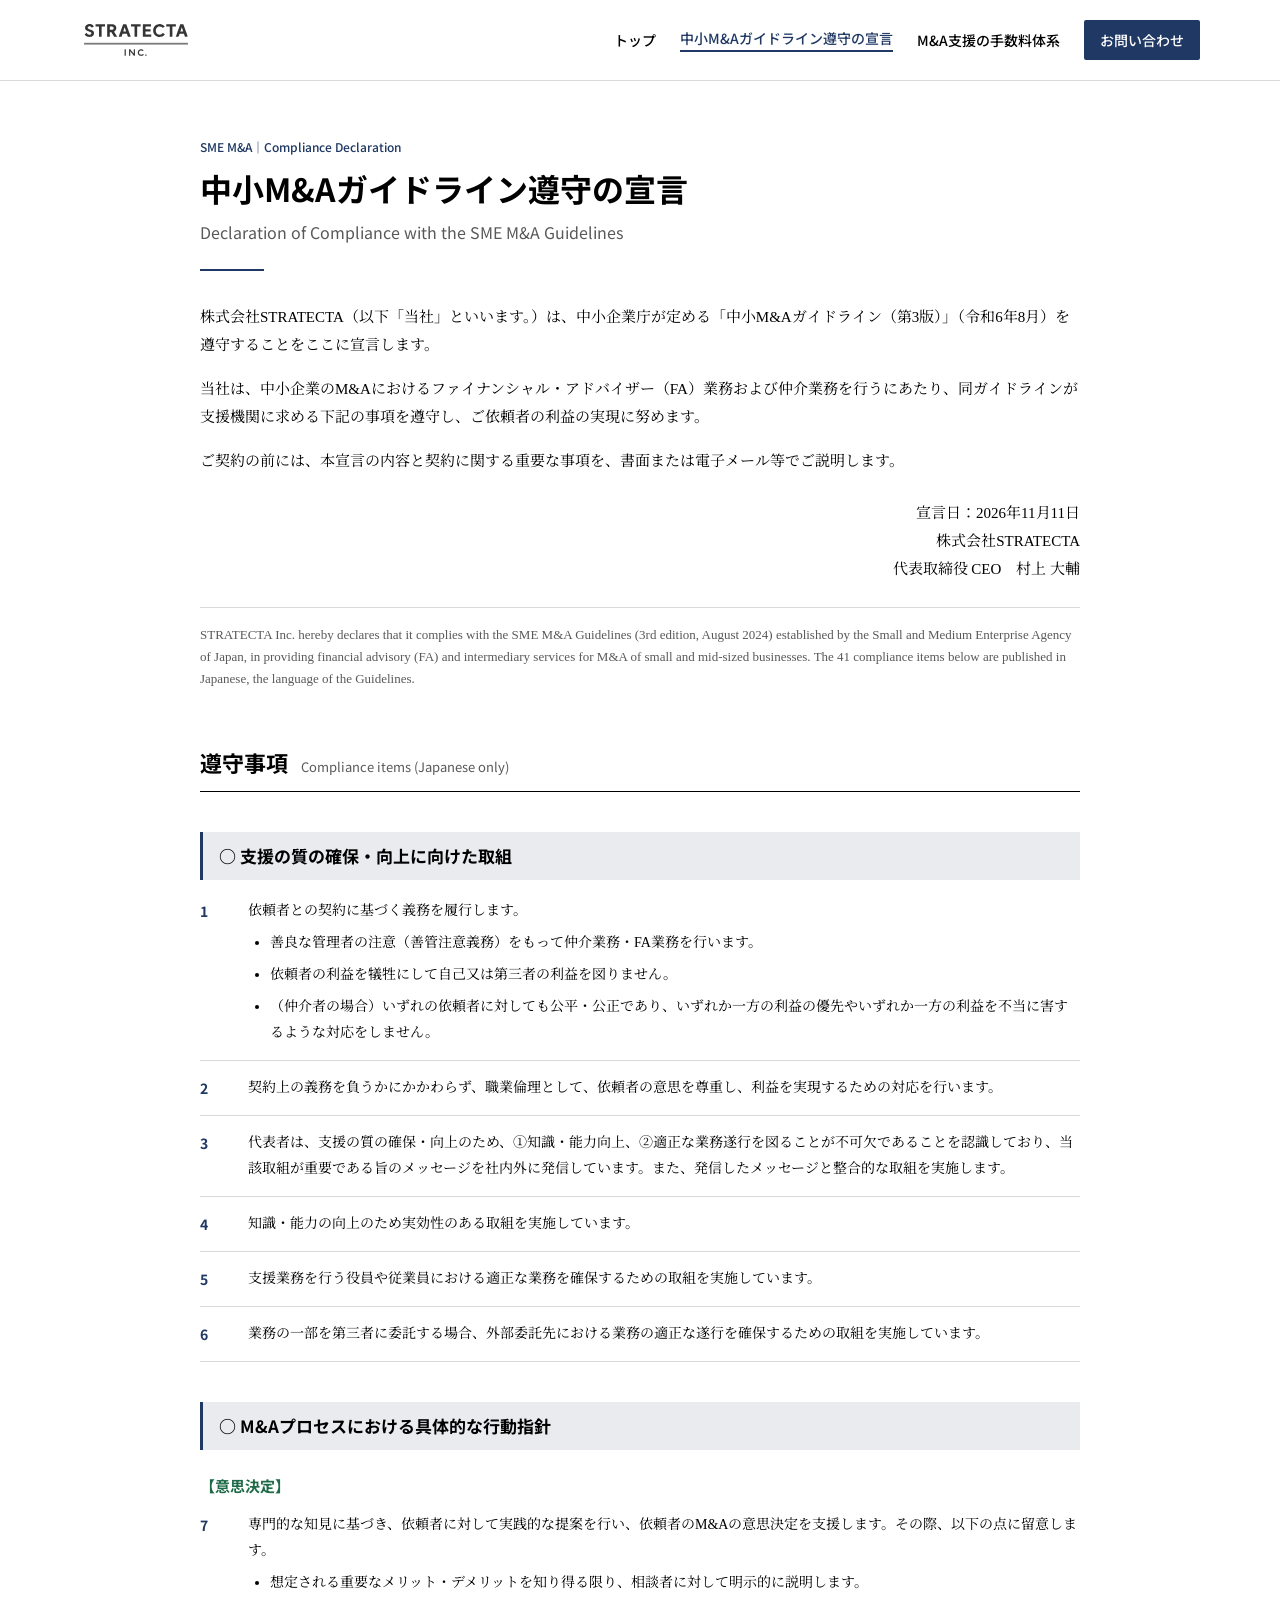
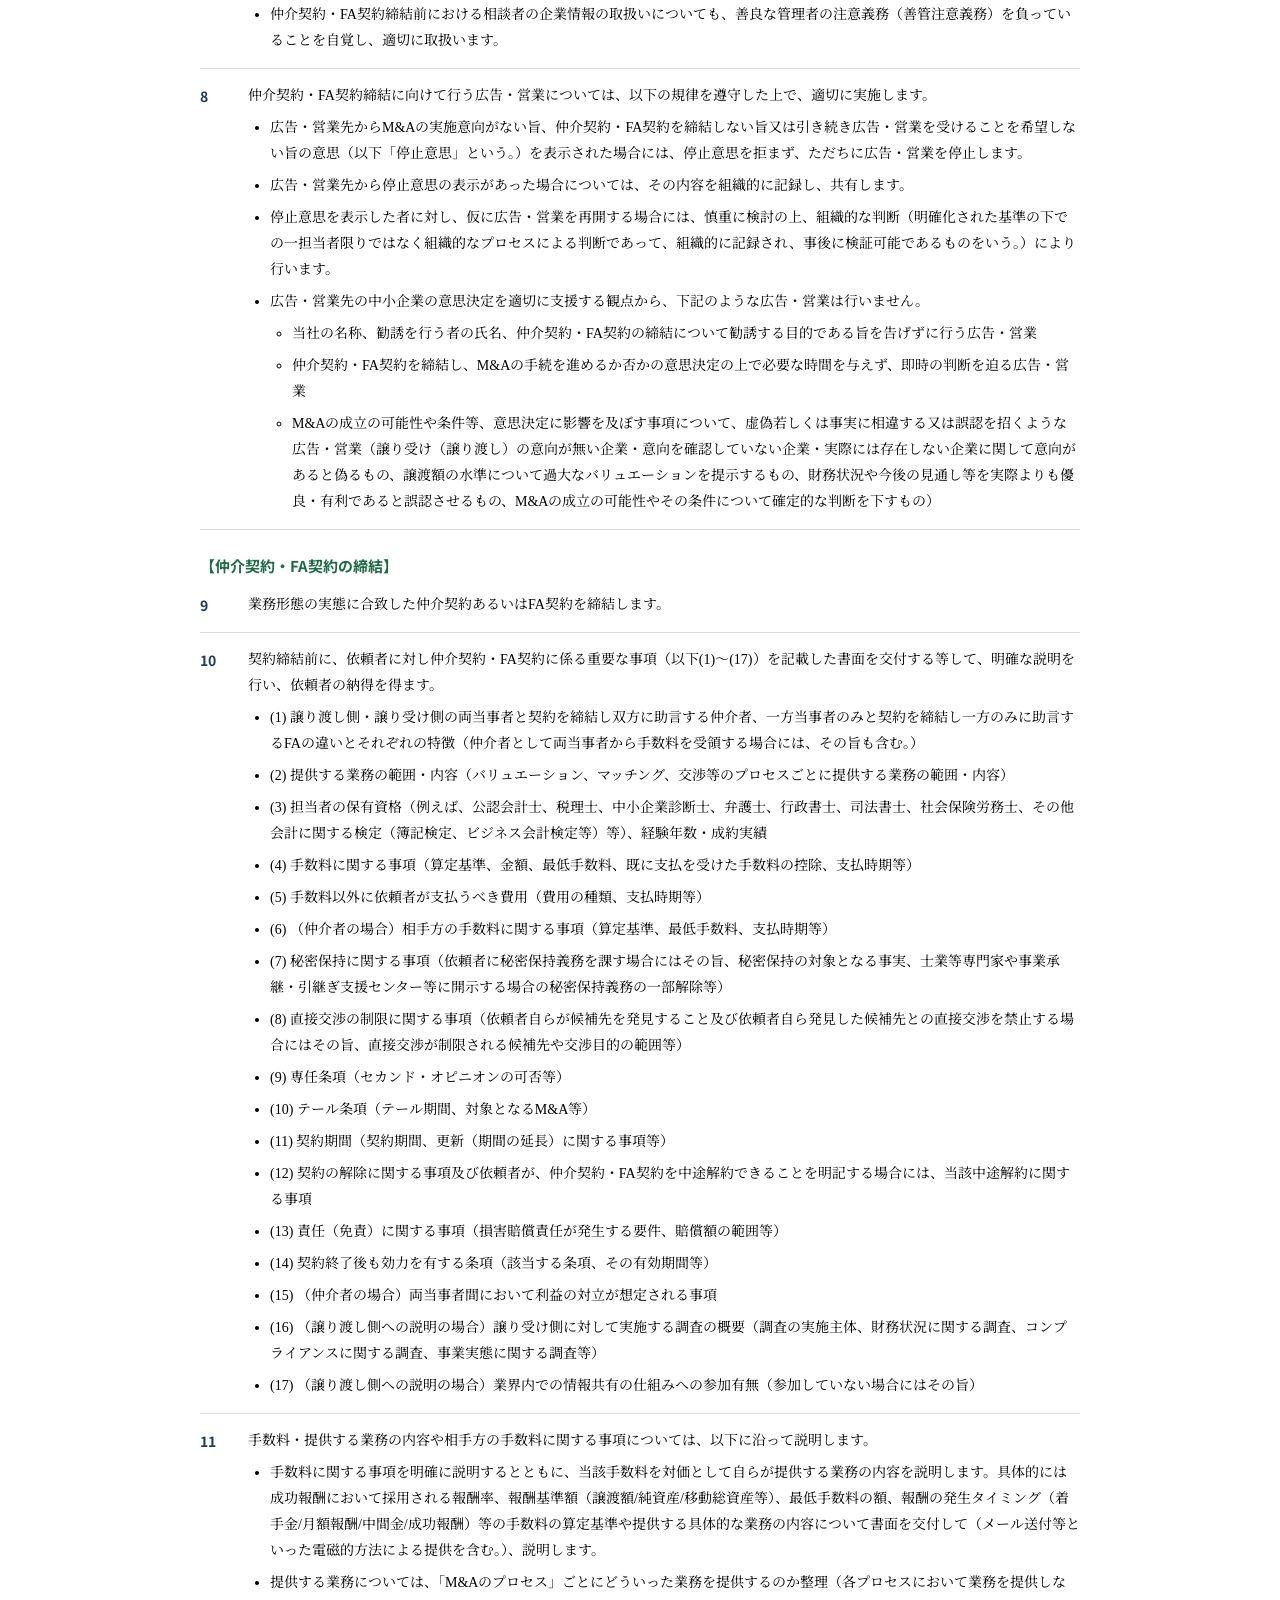
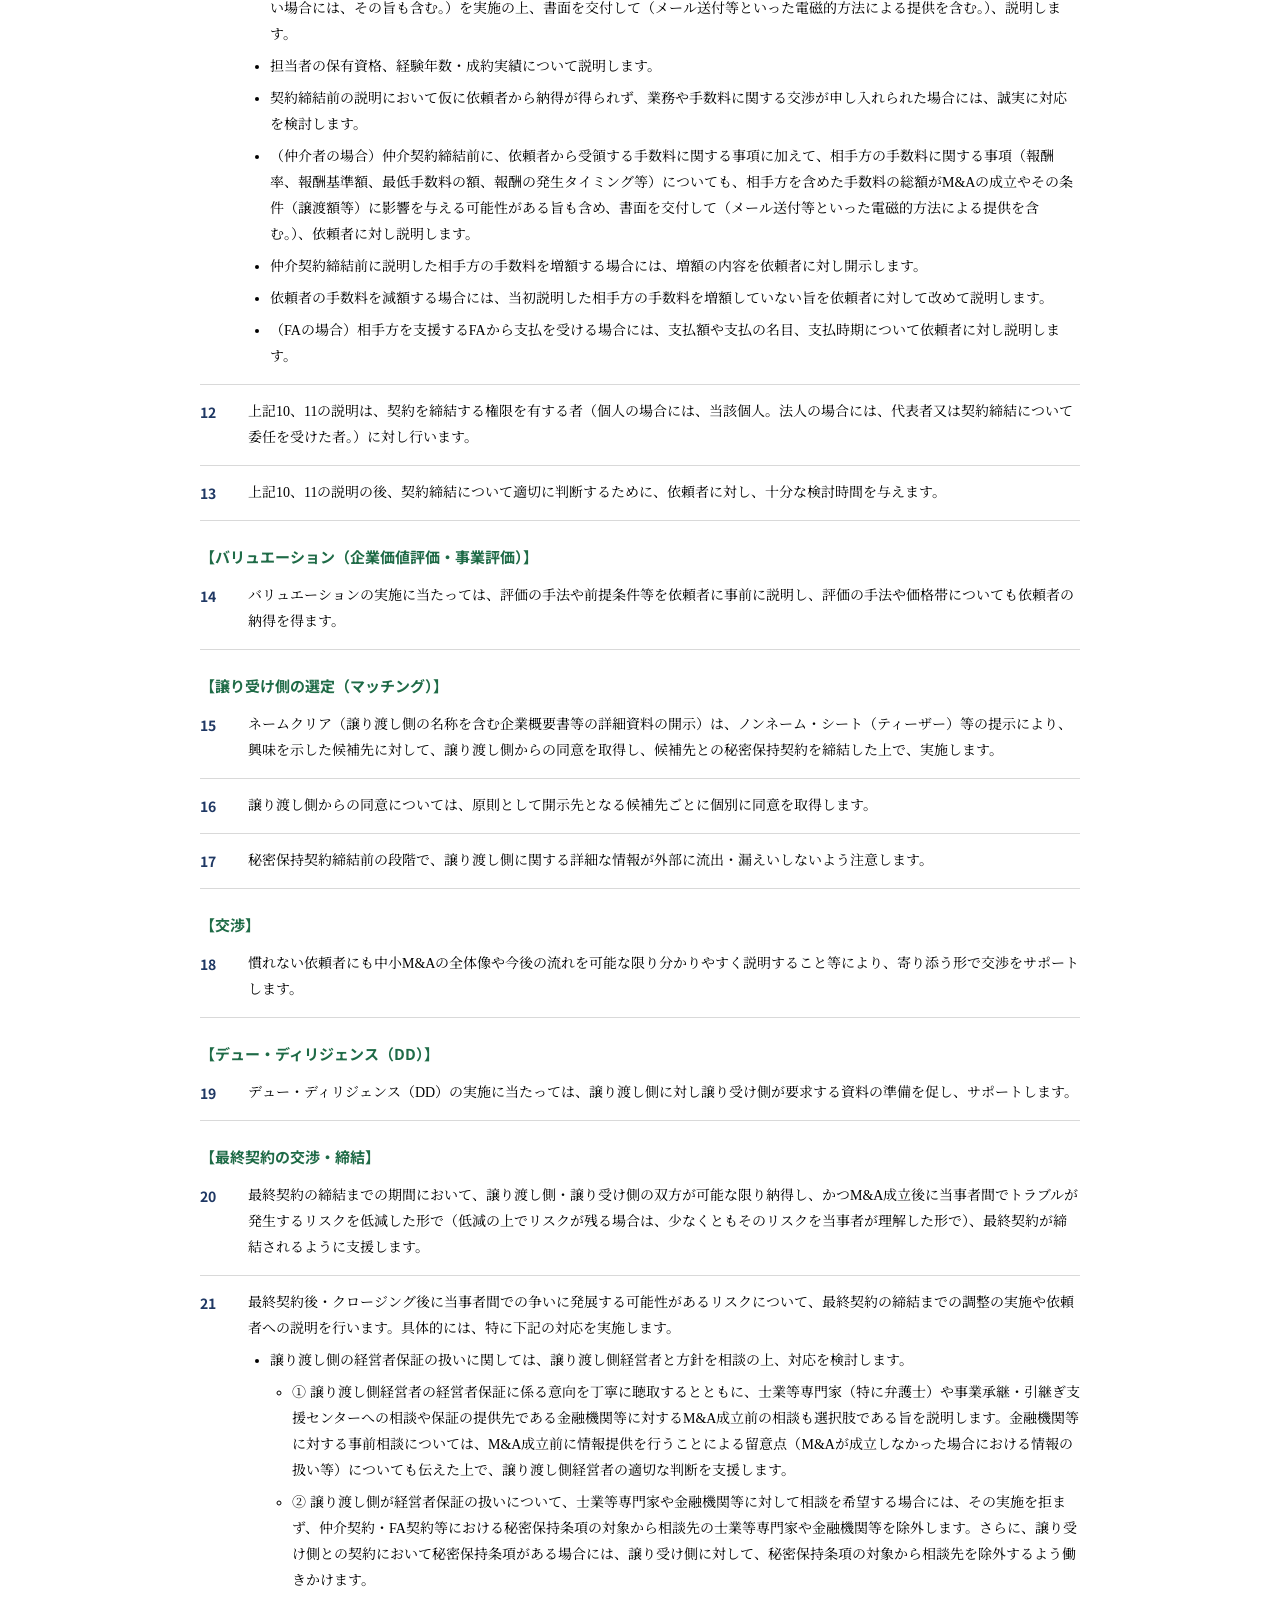
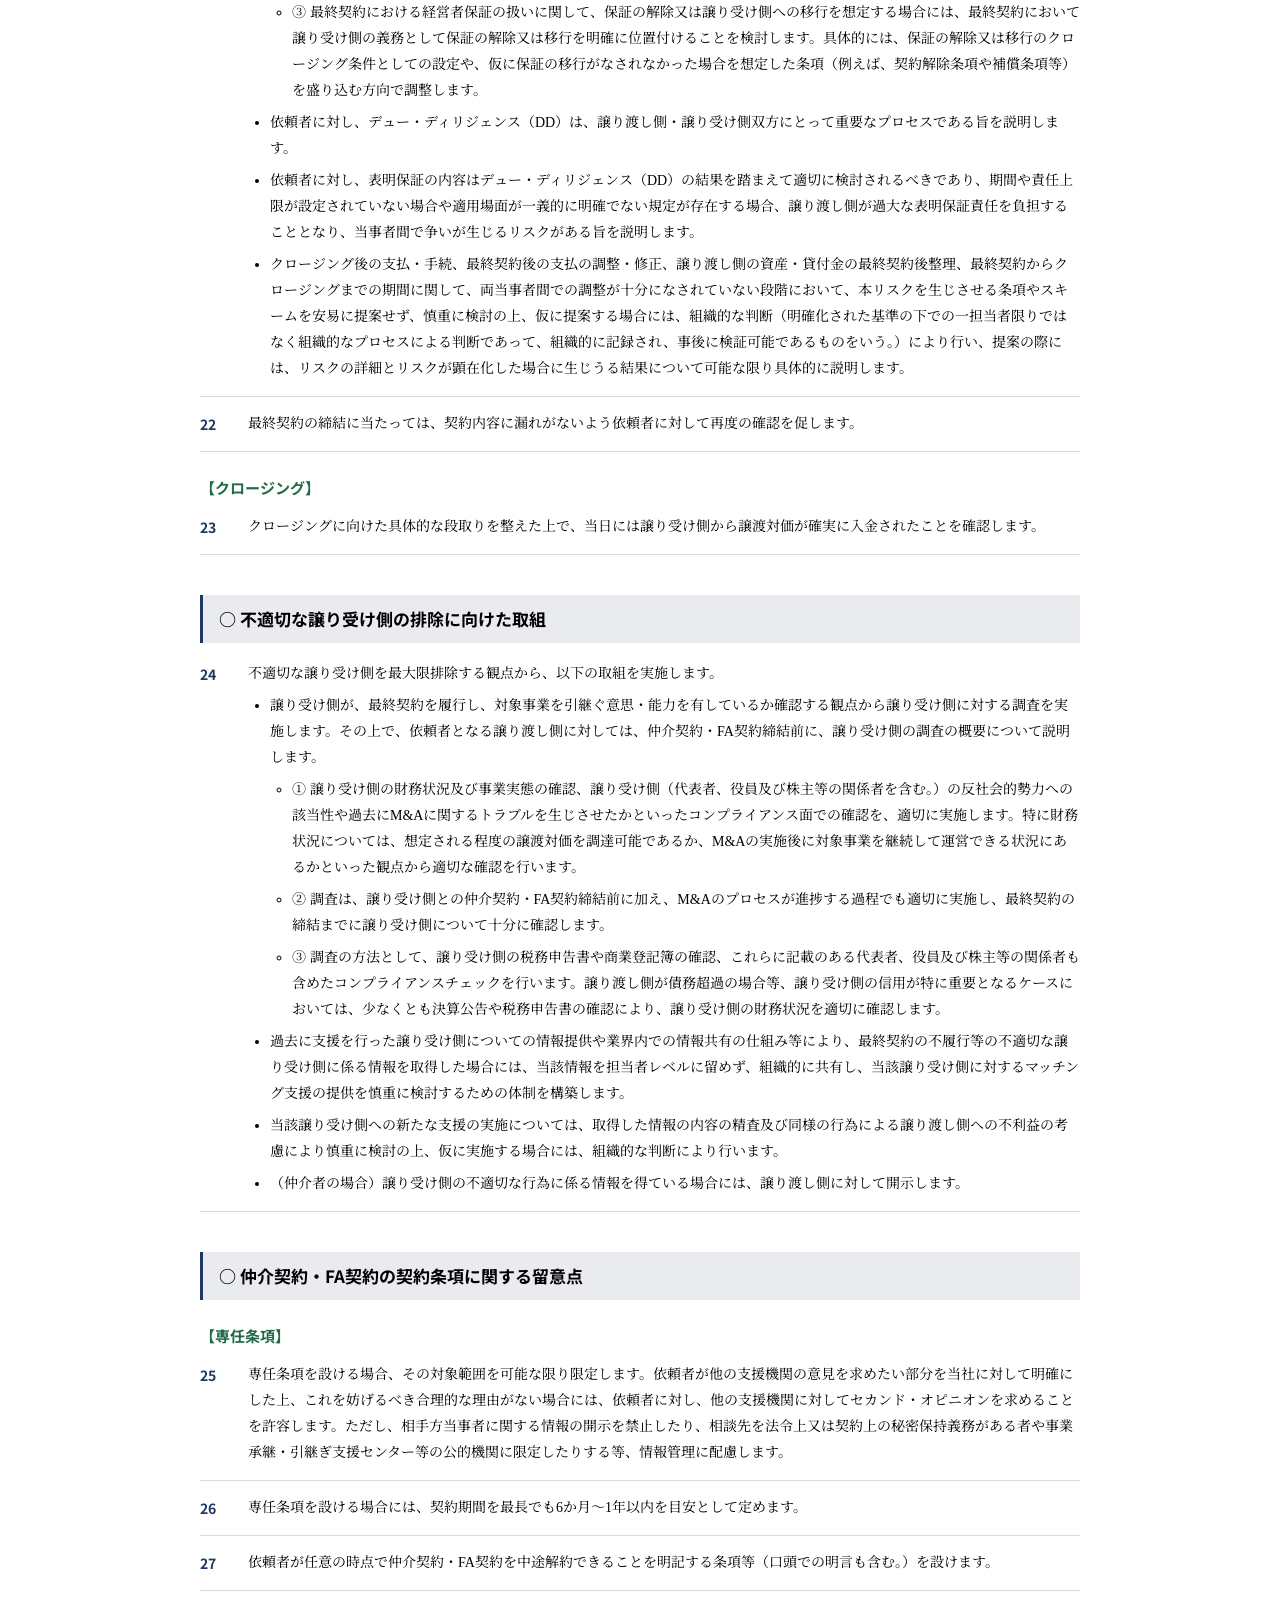
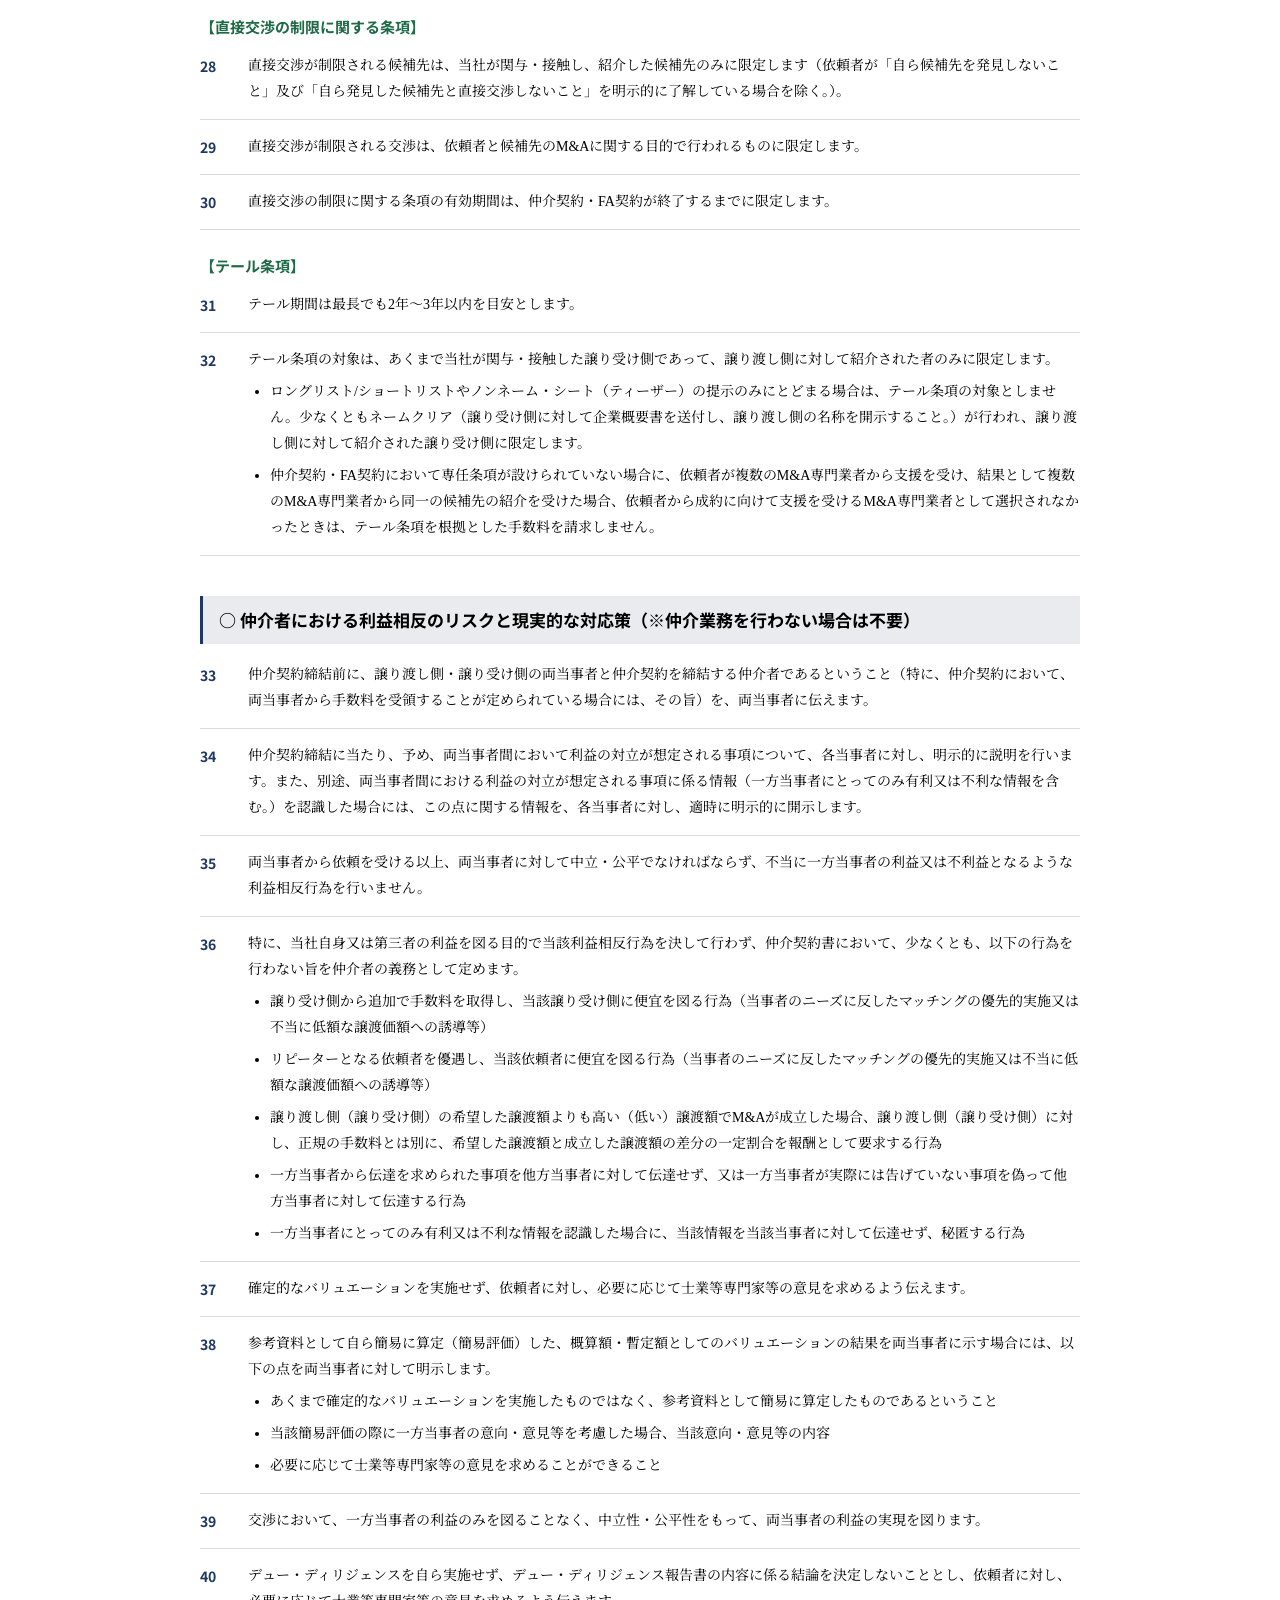
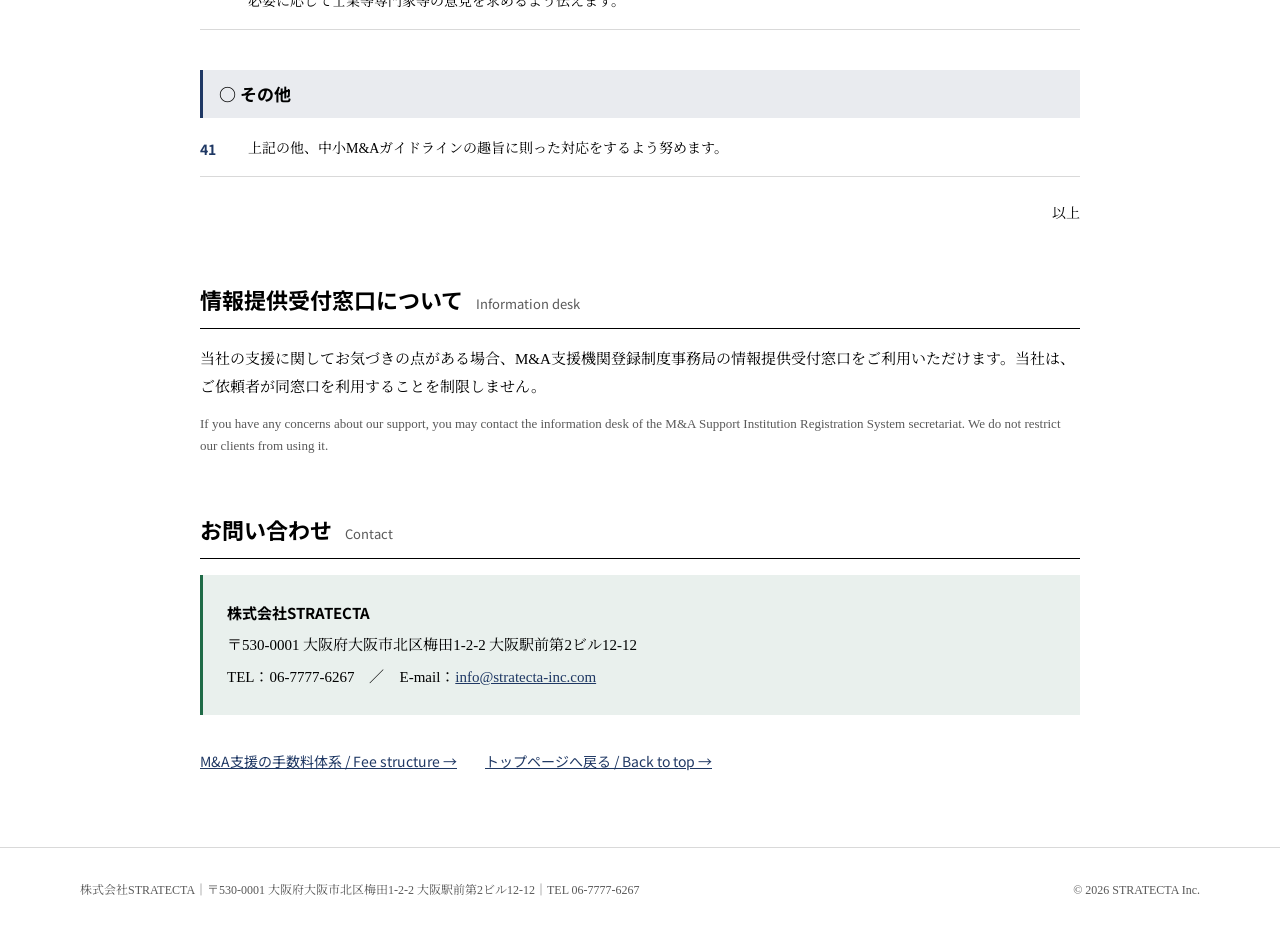
==== ma-declaration.html @ 376e9a51 "コーポレートサイトを公開（case_id 2026-11-10-sys-004） stratecta-corporate-site_20261111.zip（sha256 先頭16桁 d70b7216" ====
<!doctype html>
<html lang="ja">
<head>
<meta charset="utf-8">
<meta name="viewport" content="width=device-width, initial-scale=1">
<title>中小M&amp;Aガイドライン遵守の宣言｜株式会社STRATECTA</title>
<meta name="description" content="株式会社STRATECTAは、中小企業庁が定める「中小M&amp;Aガイドライン（第3版）」を遵守することを宣言します。">
<link rel="canonical" href="https://stratecta-inc.com/ma-declaration.html">
<meta property="og:type" content="website">
<meta property="og:title" content="中小M&amp;Aガイドライン遵守の宣言｜株式会社STRATECTA">
<meta property="og:description" content="株式会社STRATECTAは、中小企業庁が定める「中小M&amp;Aガイドライン（第3版）」を遵守することを宣言します。">
<meta property="og:url" content="https://stratecta-inc.com/ma-declaration.html">
<link rel="icon" href="assets/logo.svg" type="image/svg+xml">
<link rel="preconnect" href="https://fonts.googleapis.com">
<link rel="preconnect" href="https://fonts.gstatic.com" crossorigin>
<link rel="stylesheet" href="https://fonts.googleapis.com/css2?family=Noto+Sans+JP:wght@400;500;700&amp;family=Noto+Serif+JP:wght@400;700&amp;display=swap">
<style>
body{margin:0;background:#ffffff}
a{color:#1f3864}a:hover{color:#1f6b47}
@media (max-width: 720px){
  .wrap{padding-left:16px !important;padding-right:16px !important}
  h1{font-size:26px !important;line-height:38px !important}
  h2{font-size:20px !important;line-height:30px !important}
  .item{grid-template-columns:30px 1fr !important}
  .tbl table{min-width:560px}
  .top-nav{flex-wrap:nowrap !important;overflow-x:auto;gap:16px !important;width:100%;padding-bottom:4px;scrollbar-width:none}
  .top-nav::-webkit-scrollbar{display:none}
  .top-nav a{white-space:nowrap}
}
</style>
</head>
<body>
<div style="background: #ffffff; color: #000000; font-family: 'Times New Roman', 'Noto Serif JP', 'Noto Serif CJK JP', serif; font-size: 15px; line-height: 28px;">

  <header style="border-bottom: 1px solid #d9d9d9;">
    <div style="max-width: 1120px; margin: 0 auto; padding: 20px 16px; display: flex; flex-wrap: wrap; align-items: center; justify-content: space-between; gap: 16px;">
      <a href="./" aria-label="STRATECTA トップ" style="display: block; line-height: 0;">
        <img src="assets/logo.svg" alt="STRATECTA INC." style="height: 40px; width: auto; display: block;">
      </a>
      <nav class="top-nav" aria-label="主要メニュー" style="display: flex; flex-wrap: wrap; align-items: center; gap: 24px; font-family: 'Noto Sans JP', 'Noto Sans CJK JP', sans-serif; font-size: 14px; font-weight: 500; line-height: 20px;">
        <a href="./" style="color: #000000; text-decoration: none;">トップ</a>
        <a href="ma-declaration.html" style="color: #1f3864; text-decoration: none; border-bottom: 2px solid #1f3864; padding-bottom: 2px;">中小M&amp;Aガイドライン遵守の宣言</a>
        <a href="ma-fees.html" style="color: #000000; text-decoration: none;">M&amp;A支援の手数料体系</a>
        <a href="mailto:info@stratecta-inc.com" style="color: #ffffff; background: #1f3864; text-decoration: none; padding: 10px 16px; border-radius: 2px;">お問い合わせ</a>
      </nav>
    </div>
  </header>

  <main class="wrap" style="max-width: 880px; margin: 0 auto; padding: 56px 16px 72px;">
    <p style="margin: 0; font-family: 'Noto Sans JP', 'Noto Sans CJK JP', sans-serif; font-size: 12px; font-weight: 500; line-height: 20px; color: #1f3864;">SME M&amp;A｜Compliance Declaration</p>
    <h1 style="margin: 8px 0 0; font-family: 'Noto Sans JP', 'Noto Sans CJK JP', sans-serif; font-size: 32px; font-weight: 700; line-height: 46px;">中小M&amp;Aガイドライン遵守の宣言</h1>
    <p style="margin: 8px 0 0; font-family: 'Noto Sans JP', 'Noto Sans CJK JP', sans-serif; font-size: 16px; line-height: 26px; color: #595959;">Declaration of Compliance with the SME M&amp;A Guidelines</p>
    <div style="width: 64px; height: 2px; background: #1f3864; margin: 24px 0 32px;"></div>
    <div style="display: flex; flex-direction: column; gap: 16px;">
      <p style="margin: 0;">株式会社STRATECTA（以下「当社」といいます。）は、中小企業庁が定める「中小M&amp;Aガイドライン（第3版）」（令和6年8月）を遵守することをここに宣言します。</p>
      <p style="margin: 0;">当社は、中小企業のM&amp;Aにおけるファイナンシャル・アドバイザー（FA）業務および仲介業務を行うにあたり、同ガイドラインが支援機関に求める下記の事項を遵守し、ご依頼者の利益の実現に努めます。</p>
      <p style="margin: 0;">ご契約の前には、本宣言の内容と契約に関する重要な事項を、書面または電子メール等でご説明します。</p>
      <p style="margin: 8px 0 0; text-align: right;">宣言日：2026年11月11日<br>株式会社STRATECTA<br>代表取締役 CEO　村上 大輔</p>
      <p style="margin: 8px 0 0; padding-top: 16px; border-top: 1px solid #d9d9d9; font-size: 13px; line-height: 22px; color: #595959;">STRATECTA Inc. hereby declares that it complies with the SME M&amp;A Guidelines (3rd edition, August 2024) established by the Small and Medium Enterprise Agency of Japan, in providing financial advisory (FA) and intermediary services for M&amp;A of small and mid-sized businesses. The 41 compliance items below are published in Japanese, the language of the Guidelines.</p>
    </div>
    <h2 style="margin: 56px 0 16px; padding-bottom: 8px; border-bottom: 1px solid #000000; font-family: 'Noto Sans JP', 'Noto Sans CJK JP', sans-serif; font-size: 22px; font-weight: 700; line-height: 32px;">遵守事項 <span style="font-size: 13px; font-weight: 400; color: #595959; margin-left: 8px;">Compliance items (Japanese only)</span></h2>
    <div style="font-size: 14px; line-height: 26px;">
      <h3 style="margin: 40px 0 4px; padding: 10px 16px; background: #e9ebef; border-left: 3px solid #1f3864; font-family: 'Noto Sans JP', 'Noto Sans CJK JP', sans-serif; font-size: 17px; font-weight: 700; line-height: 28px;">○ 支援の質の確保・向上に向けた取組</h3>
      <div class="item" style="display: grid; grid-template-columns: 40px 1fr; column-gap: 8px; padding: 14px 0; border-bottom: 1px solid #d9d9d9;"><div style="font-family: 'Noto Sans JP', 'Noto Sans CJK JP', sans-serif; font-weight: 700; color: #1f3864;">1</div><div style="min-width: 0;"><p style="margin: 0;">依頼者との契約に基づく義務を履行します。</p><ul style="margin: 6px 0 0; padding-left: 22px; display: flex; flex-direction: column; gap: 6px;"><li><span>善良な管理者の注意（善管注意義務）をもって仲介業務・FA業務を行います。</span></li><li><span>依頼者の利益を犠牲にして自己又は第三者の利益を図りません。</span></li><li><span>（仲介者の場合）いずれの依頼者に対しても公平・公正であり、いずれか一方の利益の優先やいずれか一方の利益を不当に害するような対応をしません。</span></li></ul></div></div>
      <div class="item" style="display: grid; grid-template-columns: 40px 1fr; column-gap: 8px; padding: 14px 0; border-bottom: 1px solid #d9d9d9;"><div style="font-family: 'Noto Sans JP', 'Noto Sans CJK JP', sans-serif; font-weight: 700; color: #1f3864;">2</div><div style="min-width: 0;"><p style="margin: 0;">契約上の義務を負うかにかかわらず、職業倫理として、依頼者の意思を尊重し、利益を実現するための対応を行います。</p></div></div>
      <div class="item" style="display: grid; grid-template-columns: 40px 1fr; column-gap: 8px; padding: 14px 0; border-bottom: 1px solid #d9d9d9;"><div style="font-family: 'Noto Sans JP', 'Noto Sans CJK JP', sans-serif; font-weight: 700; color: #1f3864;">3</div><div style="min-width: 0;"><p style="margin: 0;">代表者は、支援の質の確保・向上のため、①知識・能力向上、②適正な業務遂行を図ることが不可欠であることを認識しており、当該取組が重要である旨のメッセージを社内外に発信しています。また、発信したメッセージと整合的な取組を実施します。</p></div></div>
      <div class="item" style="display: grid; grid-template-columns: 40px 1fr; column-gap: 8px; padding: 14px 0; border-bottom: 1px solid #d9d9d9;"><div style="font-family: 'Noto Sans JP', 'Noto Sans CJK JP', sans-serif; font-weight: 700; color: #1f3864;">4</div><div style="min-width: 0;"><p style="margin: 0;">知識・能力の向上のため実効性のある取組を実施しています。</p></div></div>
      <div class="item" style="display: grid; grid-template-columns: 40px 1fr; column-gap: 8px; padding: 14px 0; border-bottom: 1px solid #d9d9d9;"><div style="font-family: 'Noto Sans JP', 'Noto Sans CJK JP', sans-serif; font-weight: 700; color: #1f3864;">5</div><div style="min-width: 0;"><p style="margin: 0;">支援業務を行う役員や従業員における適正な業務を確保するための取組を実施しています。</p></div></div>
      <div class="item" style="display: grid; grid-template-columns: 40px 1fr; column-gap: 8px; padding: 14px 0; border-bottom: 1px solid #d9d9d9;"><div style="font-family: 'Noto Sans JP', 'Noto Sans CJK JP', sans-serif; font-weight: 700; color: #1f3864;">6</div><div style="min-width: 0;"><p style="margin: 0;">業務の一部を第三者に委託する場合、外部委託先における業務の適正な遂行を確保するための取組を実施しています。</p></div></div>
      <h3 style="margin: 40px 0 4px; padding: 10px 16px; background: #e9ebef; border-left: 3px solid #1f3864; font-family: 'Noto Sans JP', 'Noto Sans CJK JP', sans-serif; font-size: 17px; font-weight: 700; line-height: 28px;">○ M&amp;Aプロセスにおける具体的な行動指針</h3>
      <h4 style="margin: 24px 0 0; font-family: 'Noto Sans JP', 'Noto Sans CJK JP', sans-serif; font-size: 15px; font-weight: 700; line-height: 24px; color: #1f6b47;">【意思決定】</h4>
      <div class="item" style="display: grid; grid-template-columns: 40px 1fr; column-gap: 8px; padding: 14px 0; border-bottom: 1px solid #d9d9d9;"><div style="font-family: 'Noto Sans JP', 'Noto Sans CJK JP', sans-serif; font-weight: 700; color: #1f3864;">7</div><div style="min-width: 0;"><p style="margin: 0;">専門的な知見に基づき、依頼者に対して実践的な提案を行い、依頼者のM&amp;Aの意思決定を支援します。その際、以下の点に留意します。</p><ul style="margin: 6px 0 0; padding-left: 22px; display: flex; flex-direction: column; gap: 6px;"><li><span>想定される重要なメリット・デメリットを知り得る限り、相談者に対して明示的に説明します。</span></li><li><span>仲介契約・FA契約締結前における相談者の企業情報の取扱いについても、善良な管理者の注意義務（善管注意義務）を負っていることを自覚し、適切に取扱います。</span></li></ul></div></div>
      <div class="item" style="display: grid; grid-template-columns: 40px 1fr; column-gap: 8px; padding: 14px 0; border-bottom: 1px solid #d9d9d9;"><div style="font-family: 'Noto Sans JP', 'Noto Sans CJK JP', sans-serif; font-weight: 700; color: #1f3864;">8</div><div style="min-width: 0;"><p style="margin: 0;">仲介契約・FA契約締結に向けて行う広告・営業については、以下の規律を遵守した上で、適切に実施します。</p><ul style="margin: 6px 0 0; padding-left: 22px; display: flex; flex-direction: column; gap: 6px;"><li><span>広告・営業先からM&amp;Aの実施意向がない旨、仲介契約・FA契約を締結しない旨又は引き続き広告・営業を受けることを希望しない旨の意思（以下「停止意思」という。）を表示された場合には、停止意思を拒まず、ただちに広告・営業を停止します。</span></li><li><span>広告・営業先から停止意思の表示があった場合については、その内容を組織的に記録し、共有します。</span></li><li><span>停止意思を表示した者に対し、仮に広告・営業を再開する場合には、慎重に検討の上、組織的な判断（明確化された基準の下での一担当者限りではなく組織的なプロセスによる判断であって、組織的に記録され、事後に検証可能であるものをいう。）により行います。</span></li><li><span>広告・営業先の中小企業の意思決定を適切に支援する観点から、下記のような広告・営業は行いません。</span><ul style="margin: 6px 0 0; padding-left: 22px; display: flex; flex-direction: column; gap: 6px;"><li><span>当社の名称、勧誘を行う者の氏名、仲介契約・FA契約の締結について勧誘する目的である旨を告げずに行う広告・営業</span></li><li><span>仲介契約・FA契約を締結し、M&amp;Aの手続を進めるか否かの意思決定の上で必要な時間を与えず、即時の判断を迫る広告・営業</span></li><li><span>M&amp;Aの成立の可能性や条件等、意思決定に影響を及ぼす事項について、虚偽若しくは事実に相違する又は誤認を招くような広告・営業（譲り受け（譲り渡し）の意向が無い企業・意向を確認していない企業・実際には存在しない企業に関して意向があると偽るもの、譲渡額の水準について過大なバリュエーションを提示するもの、財務状況や今後の見通し等を実際よりも優良・有利であると誤認させるもの、M&amp;Aの成立の可能性やその条件について確定的な判断を下すもの）</span></li></ul></li></ul></div></div>
      <h4 style="margin: 24px 0 0; font-family: 'Noto Sans JP', 'Noto Sans CJK JP', sans-serif; font-size: 15px; font-weight: 700; line-height: 24px; color: #1f6b47;">【仲介契約・FA契約の締結】</h4>
      <div class="item" style="display: grid; grid-template-columns: 40px 1fr; column-gap: 8px; padding: 14px 0; border-bottom: 1px solid #d9d9d9;"><div style="font-family: 'Noto Sans JP', 'Noto Sans CJK JP', sans-serif; font-weight: 700; color: #1f3864;">9</div><div style="min-width: 0;"><p style="margin: 0;">業務形態の実態に合致した仲介契約あるいはFA契約を締結します。</p></div></div>
      <div class="item" style="display: grid; grid-template-columns: 40px 1fr; column-gap: 8px; padding: 14px 0; border-bottom: 1px solid #d9d9d9;"><div style="font-family: 'Noto Sans JP', 'Noto Sans CJK JP', sans-serif; font-weight: 700; color: #1f3864;">10</div><div style="min-width: 0;"><p style="margin: 0;">契約締結前に、依頼者に対し仲介契約・FA契約に係る重要な事項（以下(1)〜(17)）を記載した書面を交付する等して、明確な説明を行い、依頼者の納得を得ます。</p><ul style="margin: 6px 0 0; padding-left: 22px; display: flex; flex-direction: column; gap: 6px;"><li><span>(1) 譲り渡し側・譲り受け側の両当事者と契約を締結し双方に助言する仲介者、一方当事者のみと契約を締結し一方のみに助言するFAの違いとそれぞれの特徴（仲介者として両当事者から手数料を受領する場合には、その旨も含む。）</span></li><li><span>(2) 提供する業務の範囲・内容（バリュエーション、マッチング、交渉等のプロセスごとに提供する業務の範囲・内容）</span></li><li><span>(3) 担当者の保有資格（例えば、公認会計士、税理士、中小企業診断士、弁護士、行政書士、司法書士、社会保険労務士、その他会計に関する検定（簿記検定、ビジネス会計検定等）等）、経験年数・成約実績</span></li><li><span>(4) 手数料に関する事項（算定基準、金額、最低手数料、既に支払を受けた手数料の控除、支払時期等）</span></li><li><span>(5) 手数料以外に依頼者が支払うべき費用（費用の種類、支払時期等）</span></li><li><span>(6) （仲介者の場合）相手方の手数料に関する事項（算定基準、最低手数料、支払時期等）</span></li><li><span>(7) 秘密保持に関する事項（依頼者に秘密保持義務を課す場合にはその旨、秘密保持の対象となる事実、士業等専門家や事業承継・引継ぎ支援センター等に開示する場合の秘密保持義務の一部解除等）</span></li><li><span>(8) 直接交渉の制限に関する事項（依頼者自らが候補先を発見すること及び依頼者自ら発見した候補先との直接交渉を禁止する場合にはその旨、直接交渉が制限される候補先や交渉目的の範囲等）</span></li><li><span>(9) 専任条項（セカンド・オピニオンの可否等）</span></li><li><span>(10) テール条項（テール期間、対象となるM&amp;A等）</span></li><li><span>(11) 契約期間（契約期間、更新（期間の延長）に関する事項等）</span></li><li><span>(12) 契約の解除に関する事項及び依頼者が、仲介契約・FA契約を中途解約できることを明記する場合には、当該中途解約に関する事項</span></li><li><span>(13) 責任（免責）に関する事項（損害賠償責任が発生する要件、賠償額の範囲等）</span></li><li><span>(14) 契約終了後も効力を有する条項（該当する条項、その有効期間等）</span></li><li><span>(15) （仲介者の場合）両当事者間において利益の対立が想定される事項</span></li><li><span>(16) （譲り渡し側への説明の場合）譲り受け側に対して実施する調査の概要（調査の実施主体、財務状況に関する調査、コンプライアンスに関する調査、事業実態に関する調査等）</span></li><li><span>(17) （譲り渡し側への説明の場合）業界内での情報共有の仕組みへの参加有無（参加していない場合にはその旨）</span></li></ul></div></div>
      <div class="item" style="display: grid; grid-template-columns: 40px 1fr; column-gap: 8px; padding: 14px 0; border-bottom: 1px solid #d9d9d9;"><div style="font-family: 'Noto Sans JP', 'Noto Sans CJK JP', sans-serif; font-weight: 700; color: #1f3864;">11</div><div style="min-width: 0;"><p style="margin: 0;">手数料・提供する業務の内容や相手方の手数料に関する事項については、以下に沿って説明します。</p><ul style="margin: 6px 0 0; padding-left: 22px; display: flex; flex-direction: column; gap: 6px;"><li><span>手数料に関する事項を明確に説明するとともに、当該手数料を対価として自らが提供する業務の内容を説明します。具体的には成功報酬において採用される報酬率、報酬基準額（譲渡額/純資産/移動総資産等）、最低手数料の額、報酬の発生タイミング（着手金/月額報酬/中間金/成功報酬）等の手数料の算定基準や提供する具体的な業務の内容について書面を交付して（メール送付等といった電磁的方法による提供を含む。）、説明します。</span></li><li><span>提供する業務については、「M&amp;Aのプロセス」ごとにどういった業務を提供するのか整理（各プロセスにおいて業務を提供しない場合には、その旨も含む。）を実施の上、書面を交付して（メール送付等といった電磁的方法による提供を含む。）、説明します。</span></li><li><span>担当者の保有資格、経験年数・成約実績について説明します。</span></li><li><span>契約締結前の説明において仮に依頼者から納得が得られず、業務や手数料に関する交渉が申し入れられた場合には、誠実に対応を検討します。</span></li><li><span>（仲介者の場合）仲介契約締結前に、依頼者から受領する手数料に関する事項に加えて、相手方の手数料に関する事項（報酬率、報酬基準額、最低手数料の額、報酬の発生タイミング等）についても、相手方を含めた手数料の総額がM&amp;Aの成立やその条件（譲渡額等）に影響を与える可能性がある旨も含め、書面を交付して（メール送付等といった電磁的方法による提供を含む。）、依頼者に対し説明します。</span></li><li><span>仲介契約締結前に説明した相手方の手数料を増額する場合には、増額の内容を依頼者に対し開示します。</span></li><li><span>依頼者の手数料を減額する場合には、当初説明した相手方の手数料を増額していない旨を依頼者に対して改めて説明します。</span></li><li><span>（FAの場合）相手方を支援するFAから支払を受ける場合には、支払額や支払の名目、支払時期について依頼者に対し説明します。</span></li></ul></div></div>
      <div class="item" style="display: grid; grid-template-columns: 40px 1fr; column-gap: 8px; padding: 14px 0; border-bottom: 1px solid #d9d9d9;"><div style="font-family: 'Noto Sans JP', 'Noto Sans CJK JP', sans-serif; font-weight: 700; color: #1f3864;">12</div><div style="min-width: 0;"><p style="margin: 0;">上記10、11の説明は、契約を締結する権限を有する者（個人の場合には、当該個人。法人の場合には、代表者又は契約締結について委任を受けた者。）に対し行います。</p></div></div>
      <div class="item" style="display: grid; grid-template-columns: 40px 1fr; column-gap: 8px; padding: 14px 0; border-bottom: 1px solid #d9d9d9;"><div style="font-family: 'Noto Sans JP', 'Noto Sans CJK JP', sans-serif; font-weight: 700; color: #1f3864;">13</div><div style="min-width: 0;"><p style="margin: 0;">上記10、11の説明の後、契約締結について適切に判断するために、依頼者に対し、十分な検討時間を与えます。</p></div></div>
      <h4 style="margin: 24px 0 0; font-family: 'Noto Sans JP', 'Noto Sans CJK JP', sans-serif; font-size: 15px; font-weight: 700; line-height: 24px; color: #1f6b47;">【バリュエーション（企業価値評価・事業評価）】</h4>
      <div class="item" style="display: grid; grid-template-columns: 40px 1fr; column-gap: 8px; padding: 14px 0; border-bottom: 1px solid #d9d9d9;"><div style="font-family: 'Noto Sans JP', 'Noto Sans CJK JP', sans-serif; font-weight: 700; color: #1f3864;">14</div><div style="min-width: 0;"><p style="margin: 0;">バリュエーションの実施に当たっては、評価の手法や前提条件等を依頼者に事前に説明し、評価の手法や価格帯についても依頼者の納得を得ます。</p></div></div>
      <h4 style="margin: 24px 0 0; font-family: 'Noto Sans JP', 'Noto Sans CJK JP', sans-serif; font-size: 15px; font-weight: 700; line-height: 24px; color: #1f6b47;">【譲り受け側の選定（マッチング）】</h4>
      <div class="item" style="display: grid; grid-template-columns: 40px 1fr; column-gap: 8px; padding: 14px 0; border-bottom: 1px solid #d9d9d9;"><div style="font-family: 'Noto Sans JP', 'Noto Sans CJK JP', sans-serif; font-weight: 700; color: #1f3864;">15</div><div style="min-width: 0;"><p style="margin: 0;">ネームクリア（譲り渡し側の名称を含む企業概要書等の詳細資料の開示）は、ノンネーム・シート（ティーザー）等の提示により、興味を示した候補先に対して、譲り渡し側からの同意を取得し、候補先との秘密保持契約を締結した上で、実施します。</p></div></div>
      <div class="item" style="display: grid; grid-template-columns: 40px 1fr; column-gap: 8px; padding: 14px 0; border-bottom: 1px solid #d9d9d9;"><div style="font-family: 'Noto Sans JP', 'Noto Sans CJK JP', sans-serif; font-weight: 700; color: #1f3864;">16</div><div style="min-width: 0;"><p style="margin: 0;">譲り渡し側からの同意については、原則として開示先となる候補先ごとに個別に同意を取得します。</p></div></div>
      <div class="item" style="display: grid; grid-template-columns: 40px 1fr; column-gap: 8px; padding: 14px 0; border-bottom: 1px solid #d9d9d9;"><div style="font-family: 'Noto Sans JP', 'Noto Sans CJK JP', sans-serif; font-weight: 700; color: #1f3864;">17</div><div style="min-width: 0;"><p style="margin: 0;">秘密保持契約締結前の段階で、譲り渡し側に関する詳細な情報が外部に流出・漏えいしないよう注意します。</p></div></div>
      <h4 style="margin: 24px 0 0; font-family: 'Noto Sans JP', 'Noto Sans CJK JP', sans-serif; font-size: 15px; font-weight: 700; line-height: 24px; color: #1f6b47;">【交渉】</h4>
      <div class="item" style="display: grid; grid-template-columns: 40px 1fr; column-gap: 8px; padding: 14px 0; border-bottom: 1px solid #d9d9d9;"><div style="font-family: 'Noto Sans JP', 'Noto Sans CJK JP', sans-serif; font-weight: 700; color: #1f3864;">18</div><div style="min-width: 0;"><p style="margin: 0;">慣れない依頼者にも中小M&amp;Aの全体像や今後の流れを可能な限り分かりやすく説明すること等により、寄り添う形で交渉をサポートします。</p></div></div>
      <h4 style="margin: 24px 0 0; font-family: 'Noto Sans JP', 'Noto Sans CJK JP', sans-serif; font-size: 15px; font-weight: 700; line-height: 24px; color: #1f6b47;">【デュー・ディリジェンス（DD）】</h4>
      <div class="item" style="display: grid; grid-template-columns: 40px 1fr; column-gap: 8px; padding: 14px 0; border-bottom: 1px solid #d9d9d9;"><div style="font-family: 'Noto Sans JP', 'Noto Sans CJK JP', sans-serif; font-weight: 700; color: #1f3864;">19</div><div style="min-width: 0;"><p style="margin: 0;">デュー・ディリジェンス（DD）の実施に当たっては、譲り渡し側に対し譲り受け側が要求する資料の準備を促し、サポートします。</p></div></div>
      <h4 style="margin: 24px 0 0; font-family: 'Noto Sans JP', 'Noto Sans CJK JP', sans-serif; font-size: 15px; font-weight: 700; line-height: 24px; color: #1f6b47;">【最終契約の交渉・締結】</h4>
      <div class="item" style="display: grid; grid-template-columns: 40px 1fr; column-gap: 8px; padding: 14px 0; border-bottom: 1px solid #d9d9d9;"><div style="font-family: 'Noto Sans JP', 'Noto Sans CJK JP', sans-serif; font-weight: 700; color: #1f3864;">20</div><div style="min-width: 0;"><p style="margin: 0;">最終契約の締結までの期間において、譲り渡し側・譲り受け側の双方が可能な限り納得し、かつM&amp;A成立後に当事者間でトラブルが発生するリスクを低減した形で（低減の上でリスクが残る場合は、少なくともそのリスクを当事者が理解した形で）、最終契約が締結されるように支援します。</p></div></div>
      <div class="item" style="display: grid; grid-template-columns: 40px 1fr; column-gap: 8px; padding: 14px 0; border-bottom: 1px solid #d9d9d9;"><div style="font-family: 'Noto Sans JP', 'Noto Sans CJK JP', sans-serif; font-weight: 700; color: #1f3864;">21</div><div style="min-width: 0;"><p style="margin: 0;">最終契約後・クロージング後に当事者間での争いに発展する可能性があるリスクについて、最終契約の締結までの調整の実施や依頼者への説明を行います。具体的には、特に下記の対応を実施します。</p><ul style="margin: 6px 0 0; padding-left: 22px; display: flex; flex-direction: column; gap: 6px;"><li><span>譲り渡し側の経営者保証の扱いに関しては、譲り渡し側経営者と方針を相談の上、対応を検討します。</span><ul style="margin: 6px 0 0; padding-left: 22px; display: flex; flex-direction: column; gap: 6px;"><li><span>① 譲り渡し側経営者の経営者保証に係る意向を丁寧に聴取するとともに、士業等専門家（特に弁護士）や事業承継・引継ぎ支援センターへの相談や保証の提供先である金融機関等に対するM&amp;A成立前の相談も選択肢である旨を説明します。金融機関等に対する事前相談については、M&amp;A成立前に情報提供を行うことによる留意点（M&amp;Aが成立しなかった場合における情報の扱い等）についても伝えた上で、譲り渡し側経営者の適切な判断を支援します。</span></li><li><span>② 譲り渡し側が経営者保証の扱いについて、士業等専門家や金融機関等に対して相談を希望する場合には、その実施を拒まず、仲介契約・FA契約等における秘密保持条項の対象から相談先の士業等専門家や金融機関等を除外します。さらに、譲り受け側との契約において秘密保持条項がある場合には、譲り受け側に対して、秘密保持条項の対象から相談先を除外するよう働きかけます。</span></li><li><span>③ 最終契約における経営者保証の扱いに関して、保証の解除又は譲り受け側への移行を想定する場合には、最終契約において譲り受け側の義務として保証の解除又は移行を明確に位置付けることを検討します。具体的には、保証の解除又は移行のクロージング条件としての設定や、仮に保証の移行がなされなかった場合を想定した条項（例えば、契約解除条項や補償条項等）を盛り込む方向で調整します。</span></li></ul></li><li><span>依頼者に対し、デュー・ディリジェンス（DD）は、譲り渡し側・譲り受け側双方にとって重要なプロセスである旨を説明します。</span></li><li><span>依頼者に対し、表明保証の内容はデュー・ディリジェンス（DD）の結果を踏まえて適切に検討されるべきであり、期間や責任上限が設定されていない場合や適用場面が一義的に明確でない規定が存在する場合、譲り渡し側が過大な表明保証責任を負担することとなり、当事者間で争いが生じるリスクがある旨を説明します。</span></li><li><span>クロージング後の支払・手続、最終契約後の支払の調整・修正、譲り渡し側の資産・貸付金の最終契約後整理、最終契約からクロージングまでの期間に関して、両当事者間での調整が十分になされていない段階において、本リスクを生じさせる条項やスキームを安易に提案せず、慎重に検討の上、仮に提案する場合には、組織的な判断（明確化された基準の下での一担当者限りではなく組織的なプロセスによる判断であって、組織的に記録され、事後に検証可能であるものをいう。）により行い、提案の際には、リスクの詳細とリスクが顕在化した場合に生じうる結果について可能な限り具体的に説明します。</span></li></ul></div></div>
      <div class="item" style="display: grid; grid-template-columns: 40px 1fr; column-gap: 8px; padding: 14px 0; border-bottom: 1px solid #d9d9d9;"><div style="font-family: 'Noto Sans JP', 'Noto Sans CJK JP', sans-serif; font-weight: 700; color: #1f3864;">22</div><div style="min-width: 0;"><p style="margin: 0;">最終契約の締結に当たっては、契約内容に漏れがないよう依頼者に対して再度の確認を促します。</p></div></div>
      <h4 style="margin: 24px 0 0; font-family: 'Noto Sans JP', 'Noto Sans CJK JP', sans-serif; font-size: 15px; font-weight: 700; line-height: 24px; color: #1f6b47;">【クロージング】</h4>
      <div class="item" style="display: grid; grid-template-columns: 40px 1fr; column-gap: 8px; padding: 14px 0; border-bottom: 1px solid #d9d9d9;"><div style="font-family: 'Noto Sans JP', 'Noto Sans CJK JP', sans-serif; font-weight: 700; color: #1f3864;">23</div><div style="min-width: 0;"><p style="margin: 0;">クロージングに向けた具体的な段取りを整えた上で、当日には譲り受け側から譲渡対価が確実に入金されたことを確認します。</p></div></div>
      <h3 style="margin: 40px 0 4px; padding: 10px 16px; background: #e9ebef; border-left: 3px solid #1f3864; font-family: 'Noto Sans JP', 'Noto Sans CJK JP', sans-serif; font-size: 17px; font-weight: 700; line-height: 28px;">○ 不適切な譲り受け側の排除に向けた取組</h3>
      <div class="item" style="display: grid; grid-template-columns: 40px 1fr; column-gap: 8px; padding: 14px 0; border-bottom: 1px solid #d9d9d9;"><div style="font-family: 'Noto Sans JP', 'Noto Sans CJK JP', sans-serif; font-weight: 700; color: #1f3864;">24</div><div style="min-width: 0;"><p style="margin: 0;">不適切な譲り受け側を最大限排除する観点から、以下の取組を実施します。</p><ul style="margin: 6px 0 0; padding-left: 22px; display: flex; flex-direction: column; gap: 6px;"><li><span>譲り受け側が、最終契約を履行し、対象事業を引継ぐ意思・能力を有しているか確認する観点から譲り受け側に対する調査を実施します。その上で、依頼者となる譲り渡し側に対しては、仲介契約・FA契約締結前に、譲り受け側の調査の概要について説明します。</span><ul style="margin: 6px 0 0; padding-left: 22px; display: flex; flex-direction: column; gap: 6px;"><li><span>① 譲り受け側の財務状況及び事業実態の確認、譲り受け側（代表者、役員及び株主等の関係者を含む。）の反社会的勢力への該当性や過去にM&amp;Aに関するトラブルを生じさせたかといったコンプライアンス面での確認を、適切に実施します。特に財務状況については、想定される程度の譲渡対価を調達可能であるか、M&amp;Aの実施後に対象事業を継続して運営できる状況にあるかといった観点から適切な確認を行います。</span></li><li><span>② 調査は、譲り受け側との仲介契約・FA契約締結前に加え、M&amp;Aのプロセスが進捗する過程でも適切に実施し、最終契約の締結までに譲り受け側について十分に確認します。</span></li><li><span>③ 調査の方法として、譲り受け側の税務申告書や商業登記簿の確認、これらに記載のある代表者、役員及び株主等の関係者も含めたコンプライアンスチェックを行います。譲り渡し側が債務超過の場合等、譲り受け側の信用が特に重要となるケースにおいては、少なくとも決算公告や税務申告書の確認により、譲り受け側の財務状況を適切に確認します。</span></li></ul></li><li><span>過去に支援を行った譲り受け側についての情報提供や業界内での情報共有の仕組み等により、最終契約の不履行等の不適切な譲り受け側に係る情報を取得した場合には、当該情報を担当者レベルに留めず、組織的に共有し、当該譲り受け側に対するマッチング支援の提供を慎重に検討するための体制を構築します。</span></li><li><span>当該譲り受け側への新たな支援の実施については、取得した情報の内容の精査及び同様の行為による譲り渡し側への不利益の考慮により慎重に検討の上、仮に実施する場合には、組織的な判断により行います。</span></li><li><span>（仲介者の場合）譲り受け側の不適切な行為に係る情報を得ている場合には、譲り渡し側に対して開示します。</span></li></ul></div></div>
      <h3 style="margin: 40px 0 4px; padding: 10px 16px; background: #e9ebef; border-left: 3px solid #1f3864; font-family: 'Noto Sans JP', 'Noto Sans CJK JP', sans-serif; font-size: 17px; font-weight: 700; line-height: 28px;">○ 仲介契約・FA契約の契約条項に関する留意点</h3>
      <h4 style="margin: 24px 0 0; font-family: 'Noto Sans JP', 'Noto Sans CJK JP', sans-serif; font-size: 15px; font-weight: 700; line-height: 24px; color: #1f6b47;">【専任条項】</h4>
      <div class="item" style="display: grid; grid-template-columns: 40px 1fr; column-gap: 8px; padding: 14px 0; border-bottom: 1px solid #d9d9d9;"><div style="font-family: 'Noto Sans JP', 'Noto Sans CJK JP', sans-serif; font-weight: 700; color: #1f3864;">25</div><div style="min-width: 0;"><p style="margin: 0;">専任条項を設ける場合、その対象範囲を可能な限り限定します。依頼者が他の支援機関の意見を求めたい部分を当社に対して明確にした上、これを妨げるべき合理的な理由がない場合には、依頼者に対し、他の支援機関に対してセカンド・オピニオンを求めることを許容します。ただし、相手方当事者に関する情報の開示を禁止したり、相談先を法令上又は契約上の秘密保持義務がある者や事業承継・引継ぎ支援センター等の公的機関に限定したりする等、情報管理に配慮します。</p></div></div>
      <div class="item" style="display: grid; grid-template-columns: 40px 1fr; column-gap: 8px; padding: 14px 0; border-bottom: 1px solid #d9d9d9;"><div style="font-family: 'Noto Sans JP', 'Noto Sans CJK JP', sans-serif; font-weight: 700; color: #1f3864;">26</div><div style="min-width: 0;"><p style="margin: 0;">専任条項を設ける場合には、契約期間を最長でも6か月〜1年以内を目安として定めます。</p></div></div>
      <div class="item" style="display: grid; grid-template-columns: 40px 1fr; column-gap: 8px; padding: 14px 0; border-bottom: 1px solid #d9d9d9;"><div style="font-family: 'Noto Sans JP', 'Noto Sans CJK JP', sans-serif; font-weight: 700; color: #1f3864;">27</div><div style="min-width: 0;"><p style="margin: 0;">依頼者が任意の時点で仲介契約・FA契約を中途解約できることを明記する条項等（口頭での明言も含む。）を設けます。</p></div></div>
      <h4 style="margin: 24px 0 0; font-family: 'Noto Sans JP', 'Noto Sans CJK JP', sans-serif; font-size: 15px; font-weight: 700; line-height: 24px; color: #1f6b47;">【直接交渉の制限に関する条項】</h4>
      <div class="item" style="display: grid; grid-template-columns: 40px 1fr; column-gap: 8px; padding: 14px 0; border-bottom: 1px solid #d9d9d9;"><div style="font-family: 'Noto Sans JP', 'Noto Sans CJK JP', sans-serif; font-weight: 700; color: #1f3864;">28</div><div style="min-width: 0;"><p style="margin: 0;">直接交渉が制限される候補先は、当社が関与・接触し、紹介した候補先のみに限定します（依頼者が「自ら候補先を発見しないこと」及び「自ら発見した候補先と直接交渉しないこと」を明示的に了解している場合を除く。）。</p></div></div>
      <div class="item" style="display: grid; grid-template-columns: 40px 1fr; column-gap: 8px; padding: 14px 0; border-bottom: 1px solid #d9d9d9;"><div style="font-family: 'Noto Sans JP', 'Noto Sans CJK JP', sans-serif; font-weight: 700; color: #1f3864;">29</div><div style="min-width: 0;"><p style="margin: 0;">直接交渉が制限される交渉は、依頼者と候補先のM&amp;Aに関する目的で行われるものに限定します。</p></div></div>
      <div class="item" style="display: grid; grid-template-columns: 40px 1fr; column-gap: 8px; padding: 14px 0; border-bottom: 1px solid #d9d9d9;"><div style="font-family: 'Noto Sans JP', 'Noto Sans CJK JP', sans-serif; font-weight: 700; color: #1f3864;">30</div><div style="min-width: 0;"><p style="margin: 0;">直接交渉の制限に関する条項の有効期間は、仲介契約・FA契約が終了するまでに限定します。</p></div></div>
      <h4 style="margin: 24px 0 0; font-family: 'Noto Sans JP', 'Noto Sans CJK JP', sans-serif; font-size: 15px; font-weight: 700; line-height: 24px; color: #1f6b47;">【テール条項】</h4>
      <div class="item" style="display: grid; grid-template-columns: 40px 1fr; column-gap: 8px; padding: 14px 0; border-bottom: 1px solid #d9d9d9;"><div style="font-family: 'Noto Sans JP', 'Noto Sans CJK JP', sans-serif; font-weight: 700; color: #1f3864;">31</div><div style="min-width: 0;"><p style="margin: 0;">テール期間は最長でも2年〜3年以内を目安とします。</p></div></div>
      <div class="item" style="display: grid; grid-template-columns: 40px 1fr; column-gap: 8px; padding: 14px 0; border-bottom: 1px solid #d9d9d9;"><div style="font-family: 'Noto Sans JP', 'Noto Sans CJK JP', sans-serif; font-weight: 700; color: #1f3864;">32</div><div style="min-width: 0;"><p style="margin: 0;">テール条項の対象は、あくまで当社が関与・接触した譲り受け側であって、譲り渡し側に対して紹介された者のみに限定します。</p><ul style="margin: 6px 0 0; padding-left: 22px; display: flex; flex-direction: column; gap: 6px;"><li><span>ロングリスト/ショートリストやノンネーム・シート（ティーザー）の提示のみにとどまる場合は、テール条項の対象としません。少なくともネームクリア（譲り受け側に対して企業概要書を送付し、譲り渡し側の名称を開示すること。）が行われ、譲り渡し側に対して紹介された譲り受け側に限定します。</span></li><li><span>仲介契約・FA契約において専任条項が設けられていない場合に、依頼者が複数のM&amp;A専門業者から支援を受け、結果として複数のM&amp;A専門業者から同一の候補先の紹介を受けた場合、依頼者から成約に向けて支援を受けるM&amp;A専門業者として選択されなかったときは、テール条項を根拠とした手数料を請求しません。</span></li></ul></div></div>
      <h3 style="margin: 40px 0 4px; padding: 10px 16px; background: #e9ebef; border-left: 3px solid #1f3864; font-family: 'Noto Sans JP', 'Noto Sans CJK JP', sans-serif; font-size: 17px; font-weight: 700; line-height: 28px;">○ 仲介者における利益相反のリスクと現実的な対応策（※仲介業務を行わない場合は不要）</h3>
      <div class="item" style="display: grid; grid-template-columns: 40px 1fr; column-gap: 8px; padding: 14px 0; border-bottom: 1px solid #d9d9d9;"><div style="font-family: 'Noto Sans JP', 'Noto Sans CJK JP', sans-serif; font-weight: 700; color: #1f3864;">33</div><div style="min-width: 0;"><p style="margin: 0;">仲介契約締結前に、譲り渡し側・譲り受け側の両当事者と仲介契約を締結する仲介者であるということ（特に、仲介契約において、両当事者から手数料を受領することが定められている場合には、その旨）を、両当事者に伝えます。</p></div></div>
      <div class="item" style="display: grid; grid-template-columns: 40px 1fr; column-gap: 8px; padding: 14px 0; border-bottom: 1px solid #d9d9d9;"><div style="font-family: 'Noto Sans JP', 'Noto Sans CJK JP', sans-serif; font-weight: 700; color: #1f3864;">34</div><div style="min-width: 0;"><p style="margin: 0;">仲介契約締結に当たり、予め、両当事者間において利益の対立が想定される事項について、各当事者に対し、明示的に説明を行います。また、別途、両当事者間における利益の対立が想定される事項に係る情報（一方当事者にとってのみ有利又は不利な情報を含む。）を認識した場合には、この点に関する情報を、各当事者に対し、適時に明示的に開示します。</p></div></div>
      <div class="item" style="display: grid; grid-template-columns: 40px 1fr; column-gap: 8px; padding: 14px 0; border-bottom: 1px solid #d9d9d9;"><div style="font-family: 'Noto Sans JP', 'Noto Sans CJK JP', sans-serif; font-weight: 700; color: #1f3864;">35</div><div style="min-width: 0;"><p style="margin: 0;">両当事者から依頼を受ける以上、両当事者に対して中立・公平でなければならず、不当に一方当事者の利益又は不利益となるような利益相反行為を行いません。</p></div></div>
      <div class="item" style="display: grid; grid-template-columns: 40px 1fr; column-gap: 8px; padding: 14px 0; border-bottom: 1px solid #d9d9d9;"><div style="font-family: 'Noto Sans JP', 'Noto Sans CJK JP', sans-serif; font-weight: 700; color: #1f3864;">36</div><div style="min-width: 0;"><p style="margin: 0;">特に、当社自身又は第三者の利益を図る目的で当該利益相反行為を決して行わず、仲介契約書において、少なくとも、以下の行為を行わない旨を仲介者の義務として定めます。</p><ul style="margin: 6px 0 0; padding-left: 22px; display: flex; flex-direction: column; gap: 6px;"><li><span>譲り受け側から追加で手数料を取得し、当該譲り受け側に便宜を図る行為（当事者のニーズに反したマッチングの優先的実施又は不当に低額な譲渡価額への誘導等）</span></li><li><span>リピーターとなる依頼者を優遇し、当該依頼者に便宜を図る行為（当事者のニーズに反したマッチングの優先的実施又は不当に低額な譲渡価額への誘導等）</span></li><li><span>譲り渡し側（譲り受け側）の希望した譲渡額よりも高い（低い）譲渡額でM&amp;Aが成立した場合、譲り渡し側（譲り受け側）に対し、正規の手数料とは別に、希望した譲渡額と成立した譲渡額の差分の一定割合を報酬として要求する行為</span></li><li><span>一方当事者から伝達を求められた事項を他方当事者に対して伝達せず、又は一方当事者が実際には告げていない事項を偽って他方当事者に対して伝達する行為</span></li><li><span>一方当事者にとってのみ有利又は不利な情報を認識した場合に、当該情報を当該当事者に対して伝達せず、秘匿する行為</span></li></ul></div></div>
      <div class="item" style="display: grid; grid-template-columns: 40px 1fr; column-gap: 8px; padding: 14px 0; border-bottom: 1px solid #d9d9d9;"><div style="font-family: 'Noto Sans JP', 'Noto Sans CJK JP', sans-serif; font-weight: 700; color: #1f3864;">37</div><div style="min-width: 0;"><p style="margin: 0;">確定的なバリュエーションを実施せず、依頼者に対し、必要に応じて士業等専門家等の意見を求めるよう伝えます。</p></div></div>
      <div class="item" style="display: grid; grid-template-columns: 40px 1fr; column-gap: 8px; padding: 14px 0; border-bottom: 1px solid #d9d9d9;"><div style="font-family: 'Noto Sans JP', 'Noto Sans CJK JP', sans-serif; font-weight: 700; color: #1f3864;">38</div><div style="min-width: 0;"><p style="margin: 0;">参考資料として自ら簡易に算定（簡易評価）した、概算額・暫定額としてのバリュエーションの結果を両当事者に示す場合には、以下の点を両当事者に対して明示します。</p><ul style="margin: 6px 0 0; padding-left: 22px; display: flex; flex-direction: column; gap: 6px;"><li><span>あくまで確定的なバリュエーションを実施したものではなく、参考資料として簡易に算定したものであるということ</span></li><li><span>当該簡易評価の際に一方当事者の意向・意見等を考慮した場合、当該意向・意見等の内容</span></li><li><span>必要に応じて士業等専門家等の意見を求めることができること</span></li></ul></div></div>
      <div class="item" style="display: grid; grid-template-columns: 40px 1fr; column-gap: 8px; padding: 14px 0; border-bottom: 1px solid #d9d9d9;"><div style="font-family: 'Noto Sans JP', 'Noto Sans CJK JP', sans-serif; font-weight: 700; color: #1f3864;">39</div><div style="min-width: 0;"><p style="margin: 0;">交渉において、一方当事者の利益のみを図ることなく、中立性・公平性をもって、両当事者の利益の実現を図ります。</p></div></div>
      <div class="item" style="display: grid; grid-template-columns: 40px 1fr; column-gap: 8px; padding: 14px 0; border-bottom: 1px solid #d9d9d9;"><div style="font-family: 'Noto Sans JP', 'Noto Sans CJK JP', sans-serif; font-weight: 700; color: #1f3864;">40</div><div style="min-width: 0;"><p style="margin: 0;">デュー・ディリジェンスを自ら実施せず、デュー・ディリジェンス報告書の内容に係る結論を決定しないこととし、依頼者に対し、必要に応じて士業等専門家等の意見を求めるよう伝えます。</p></div></div>
      <h3 style="margin: 40px 0 4px; padding: 10px 16px; background: #e9ebef; border-left: 3px solid #1f3864; font-family: 'Noto Sans JP', 'Noto Sans CJK JP', sans-serif; font-size: 17px; font-weight: 700; line-height: 28px;">○ その他</h3>
      <div class="item" style="display: grid; grid-template-columns: 40px 1fr; column-gap: 8px; padding: 14px 0; border-bottom: 1px solid #d9d9d9;"><div style="font-family: 'Noto Sans JP', 'Noto Sans CJK JP', sans-serif; font-weight: 700; color: #1f3864;">41</div><div style="min-width: 0;"><p style="margin: 0;">上記の他、中小M&amp;Aガイドラインの趣旨に則った対応をするよう努めます。</p></div></div>
      <p style="margin: 24px 0 0; text-align: right;">以上</p>
    </div>
    <h2 style="margin: 56px 0 16px; padding-bottom: 8px; border-bottom: 1px solid #000000; font-family: 'Noto Sans JP', 'Noto Sans CJK JP', sans-serif; font-size: 22px; font-weight: 700; line-height: 32px;">情報提供受付窓口について <span style="font-size: 13px; font-weight: 400; color: #595959; margin-left: 8px;">Information desk</span></h2>
    <p style="margin: 0;">当社の支援に関してお気づきの点がある場合、M&amp;A支援機関登録制度事務局の情報提供受付窓口をご利用いただけます。当社は、ご依頼者が同窓口を利用することを制限しません。</p>
    <p style="margin: 12px 0 0; font-size: 13px; line-height: 22px; color: #595959;">If you have any concerns about our support, you may contact the information desk of the M&amp;A Support Institution Registration System secretariat. We do not restrict our clients from using it.</p>
    <h2 style="margin: 56px 0 16px; padding-bottom: 8px; border-bottom: 1px solid #000000; font-family: 'Noto Sans JP', 'Noto Sans CJK JP', sans-serif; font-size: 22px; font-weight: 700; line-height: 32px;">お問い合わせ <span style="font-size: 13px; font-weight: 400; color: #595959; margin-left: 8px;">Contact</span></h2>
    <div style="padding: 24px; background: #e9f0ed; border-left: 3px solid #1f6b47;">
      <p style="margin: 0; font-family: 'Noto Sans JP', 'Noto Sans CJK JP', sans-serif; font-weight: 700;">株式会社STRATECTA</p>
      <p style="margin: 4px 0 0;">〒530-0001 大阪府大阪市北区梅田1-2-2 大阪駅前第2ビル12-12</p>
      <p style="margin: 4px 0 0;">TEL：06-7777-6267　／　E-mail：<a href="mailto:info@stratecta-inc.com">info@stratecta-inc.com</a></p>
    </div>
    <p style="margin: 32px 0 0; font-family: 'Noto Sans JP', 'Noto Sans CJK JP', sans-serif; font-size: 14px;"><a href="ma-fees.html">M&amp;A支援の手数料体系 / Fee structure →</a>　　<a href="./">トップページへ戻る / Back to top →</a></p>
  </main>

  <footer style="border-top: 1px solid #d9d9d9;">
    <div class="wrap" style="max-width: 1120px; margin: 0 auto; padding: 32px 16px; display: flex; flex-wrap: wrap; justify-content: space-between; align-items: center; gap: 16px; font-size: 12px; line-height: 20px; color: #595959;">
      <p style="margin: 0;">株式会社STRATECTA｜〒530-0001 大阪府大阪市北区梅田1-2-2 大阪駅前第2ビル12-12｜TEL 06-7777-6267</p>
      <p style="margin: 0;">© 2026 STRATECTA Inc.</p>
    </div>
  </footer>

</div>

</body>
</html>
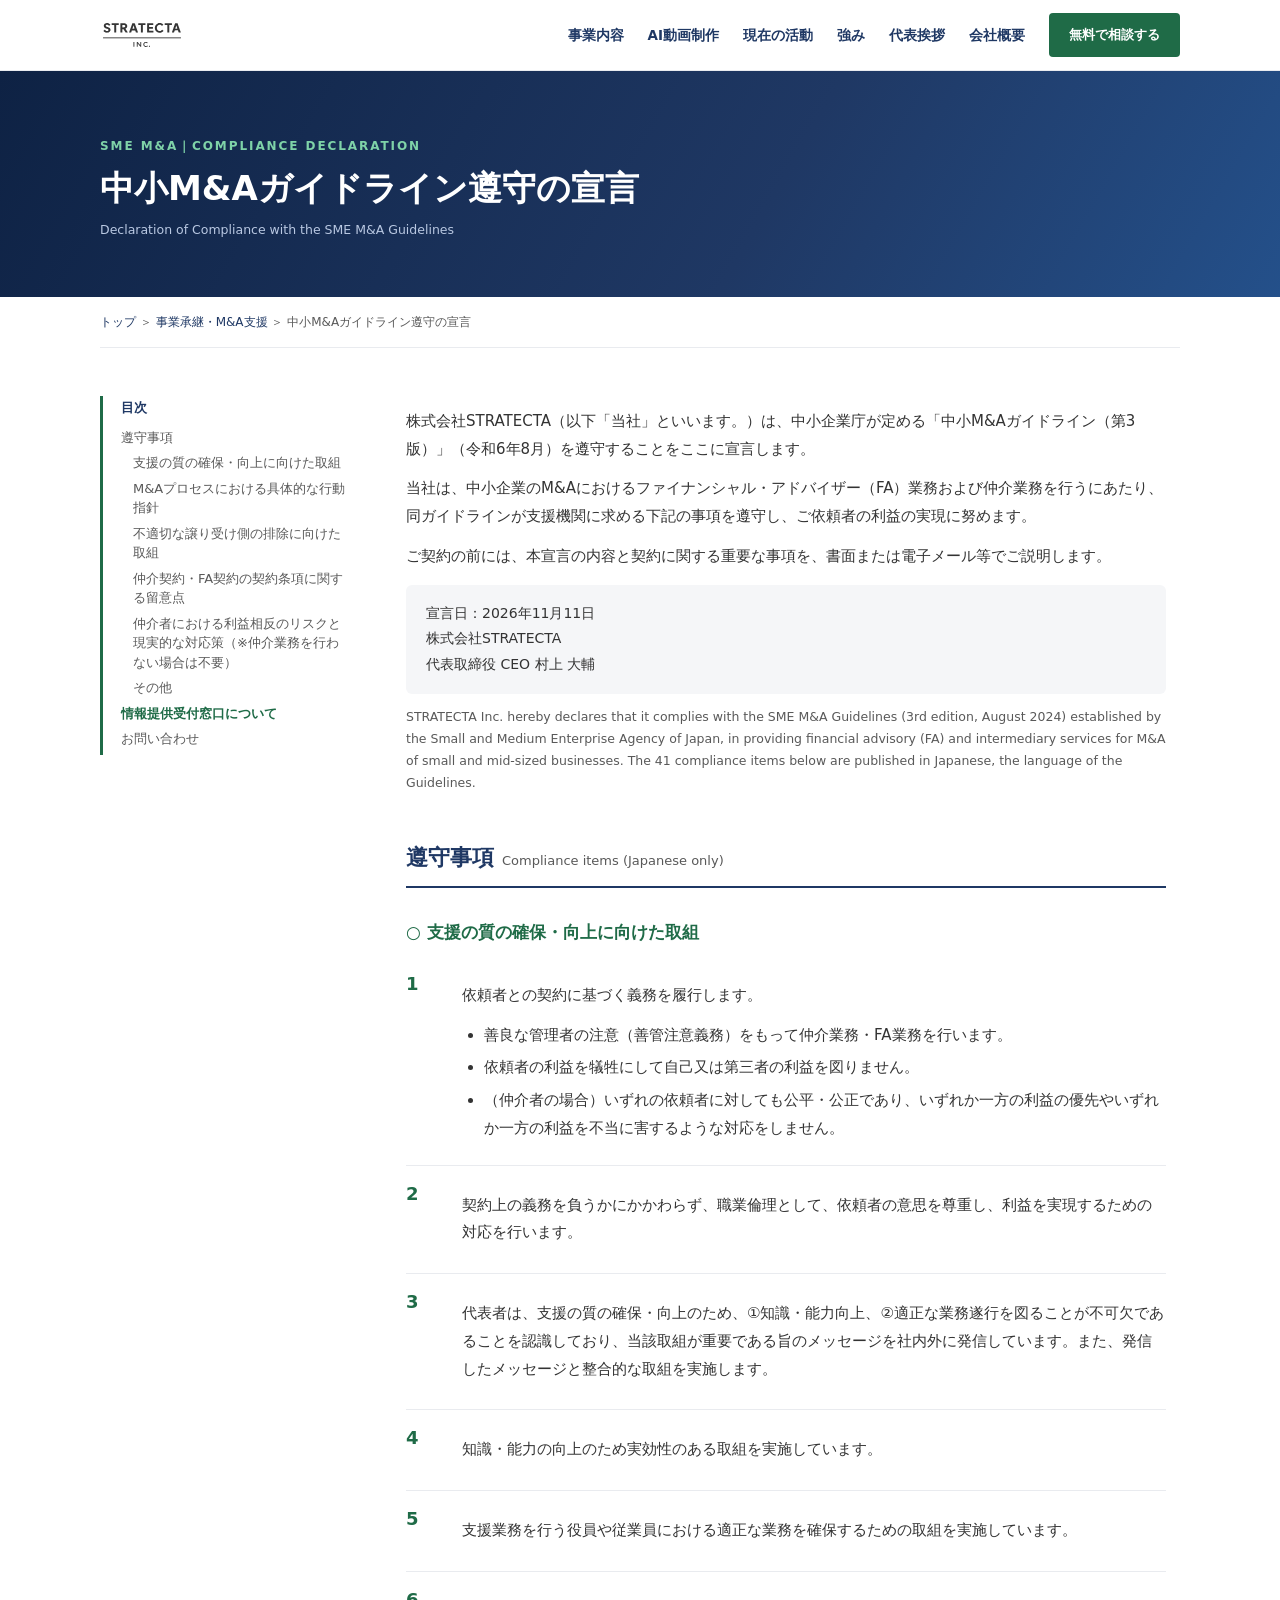
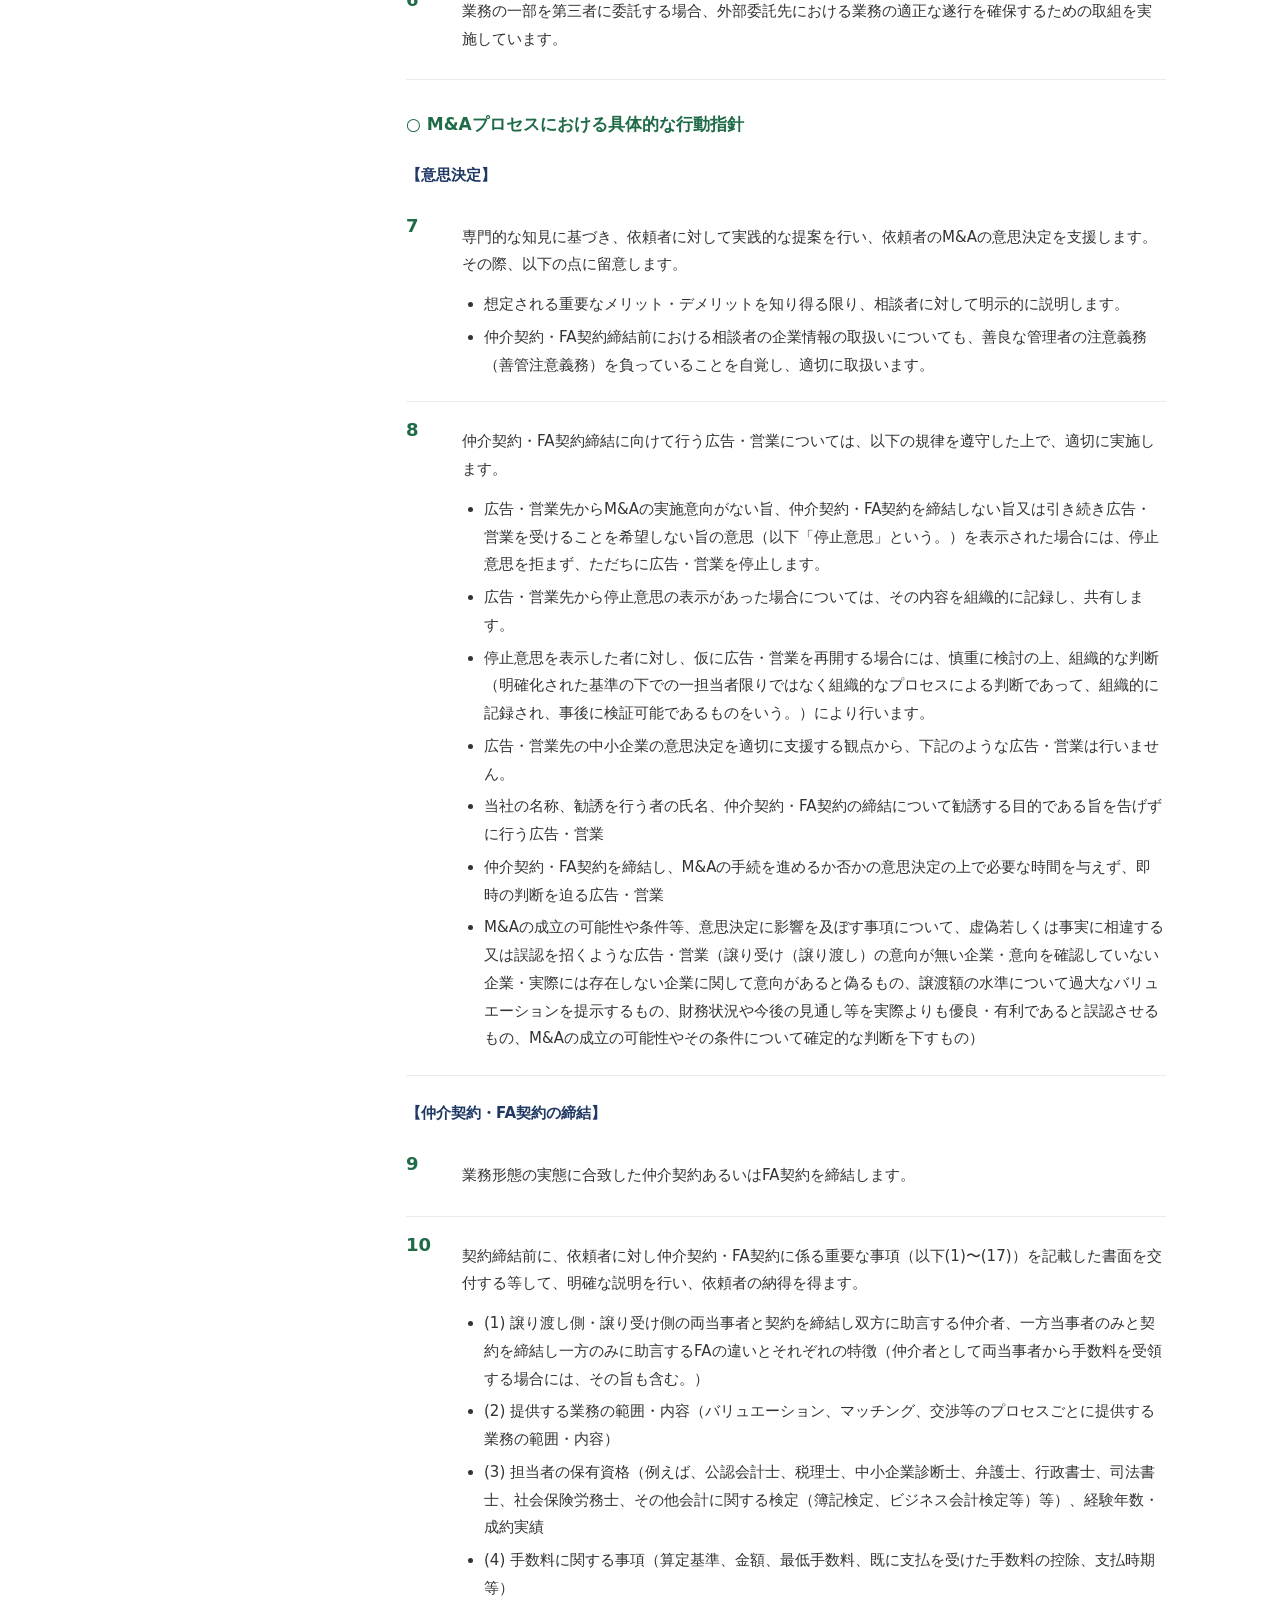
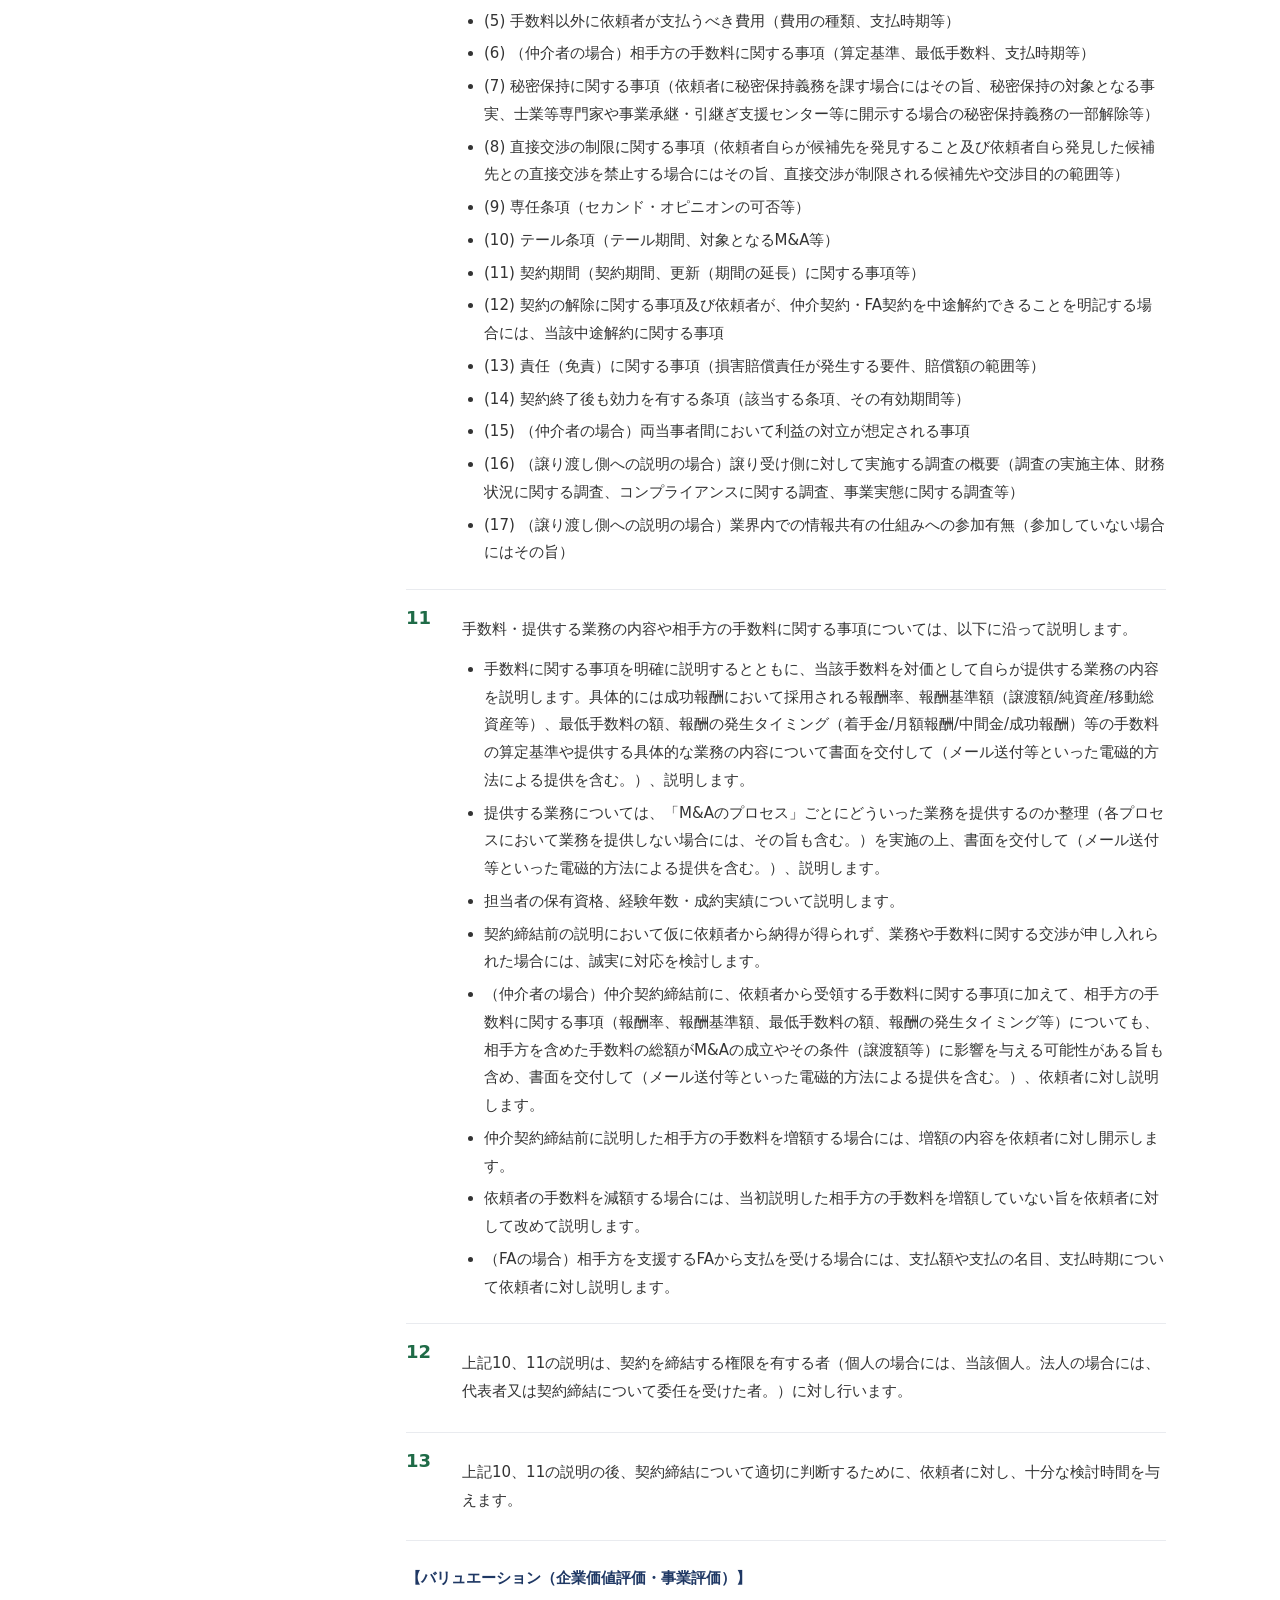
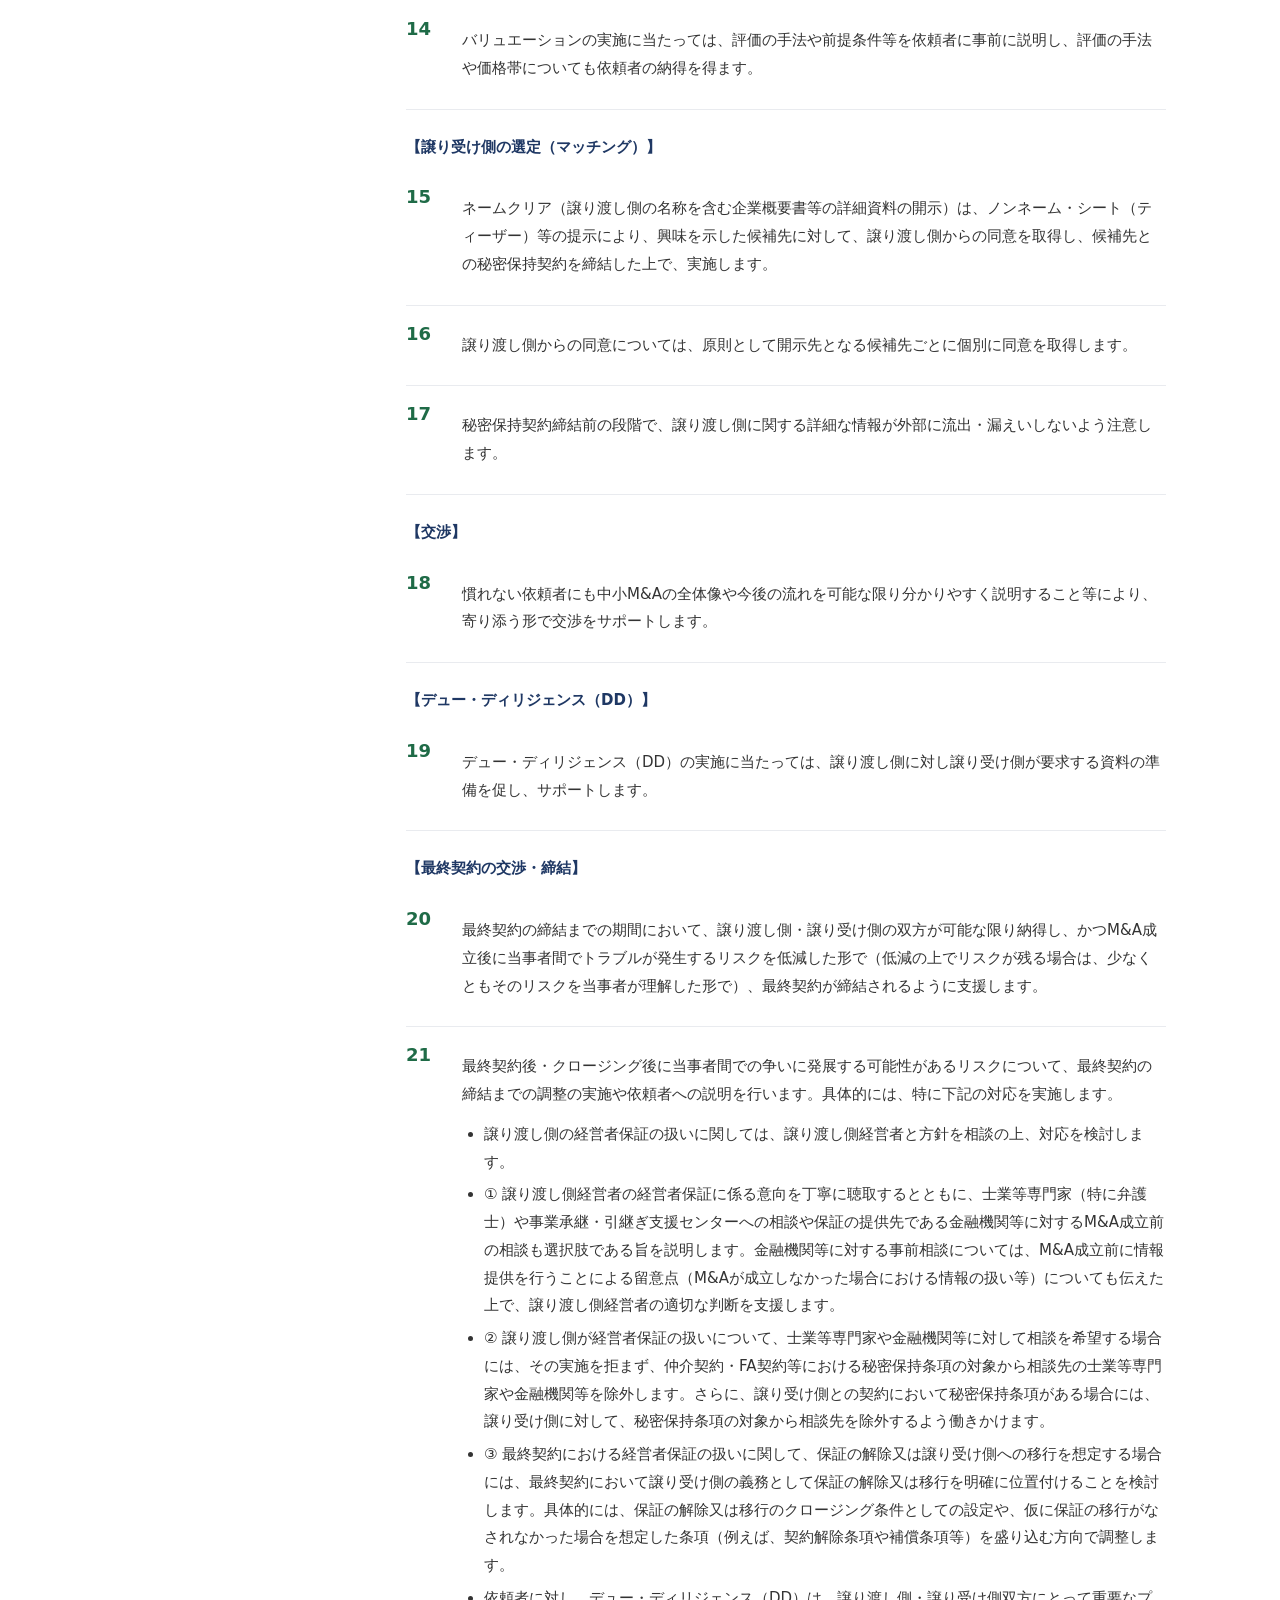
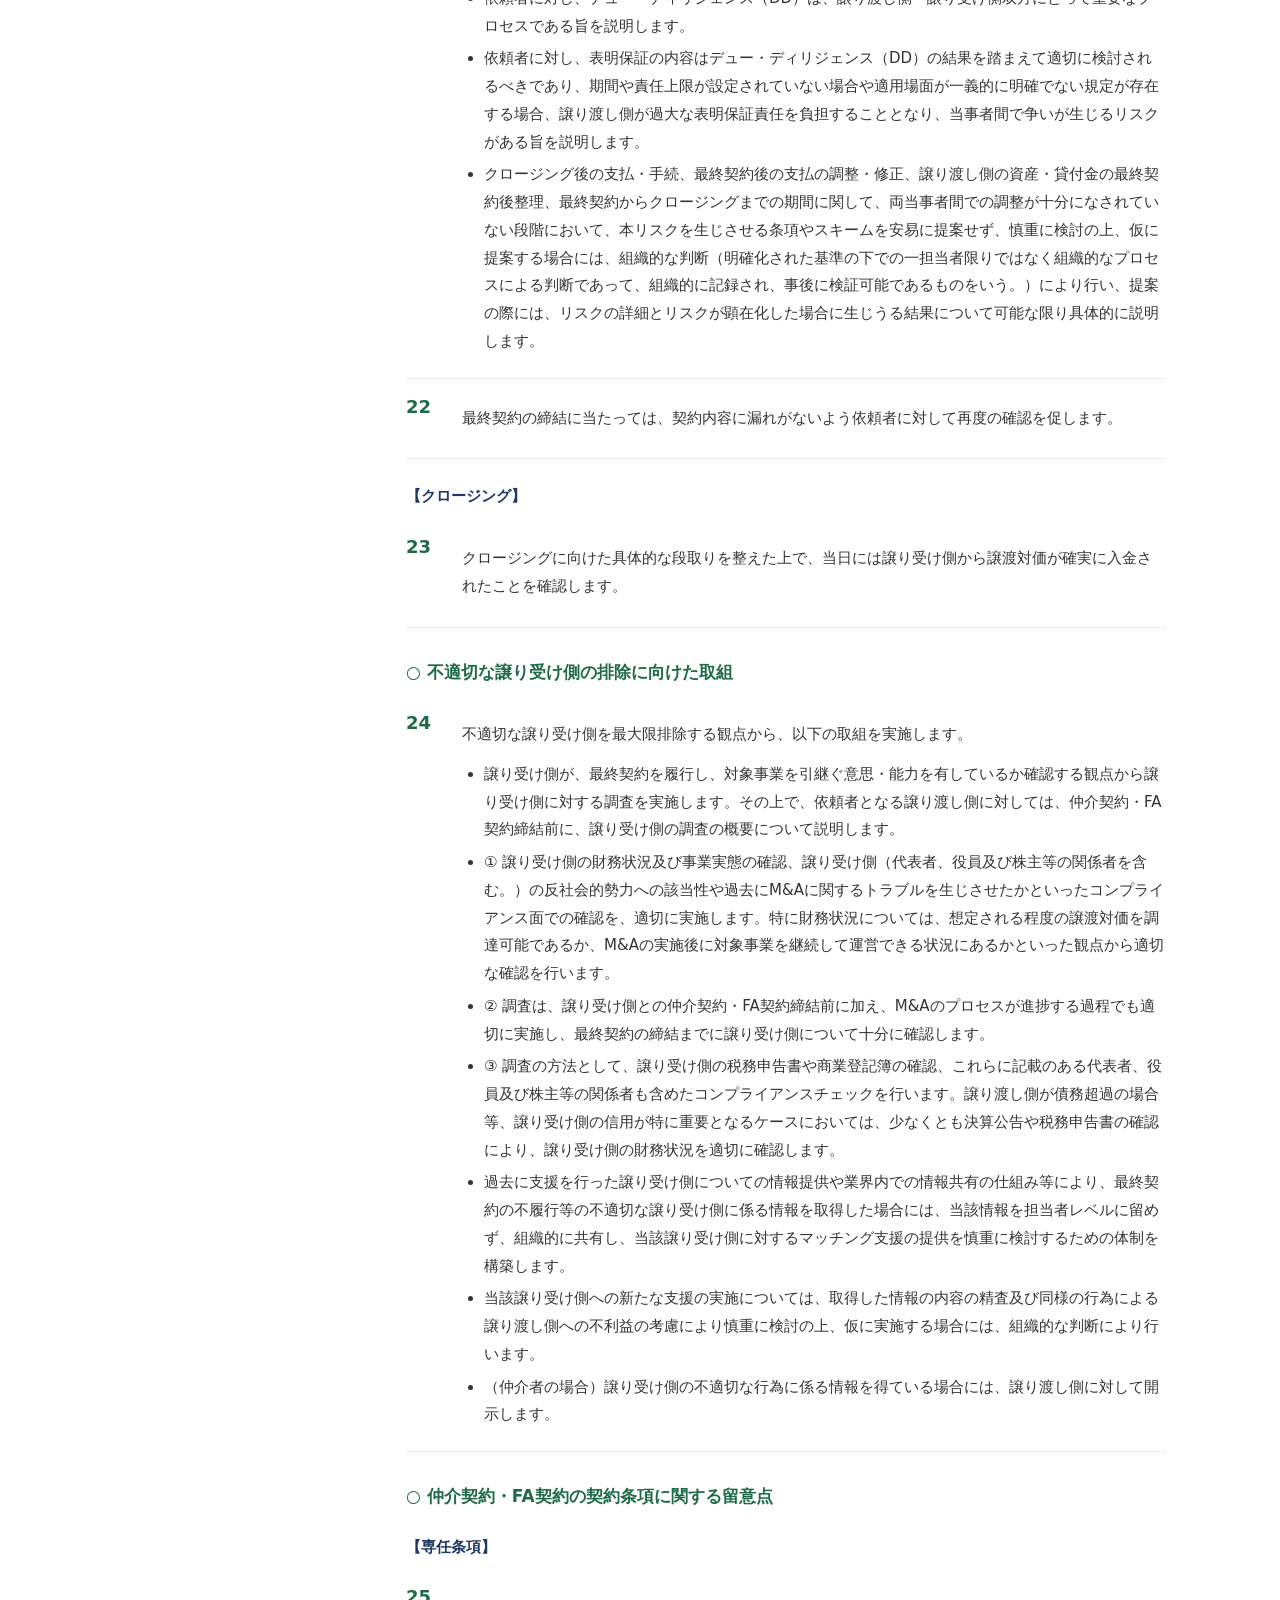
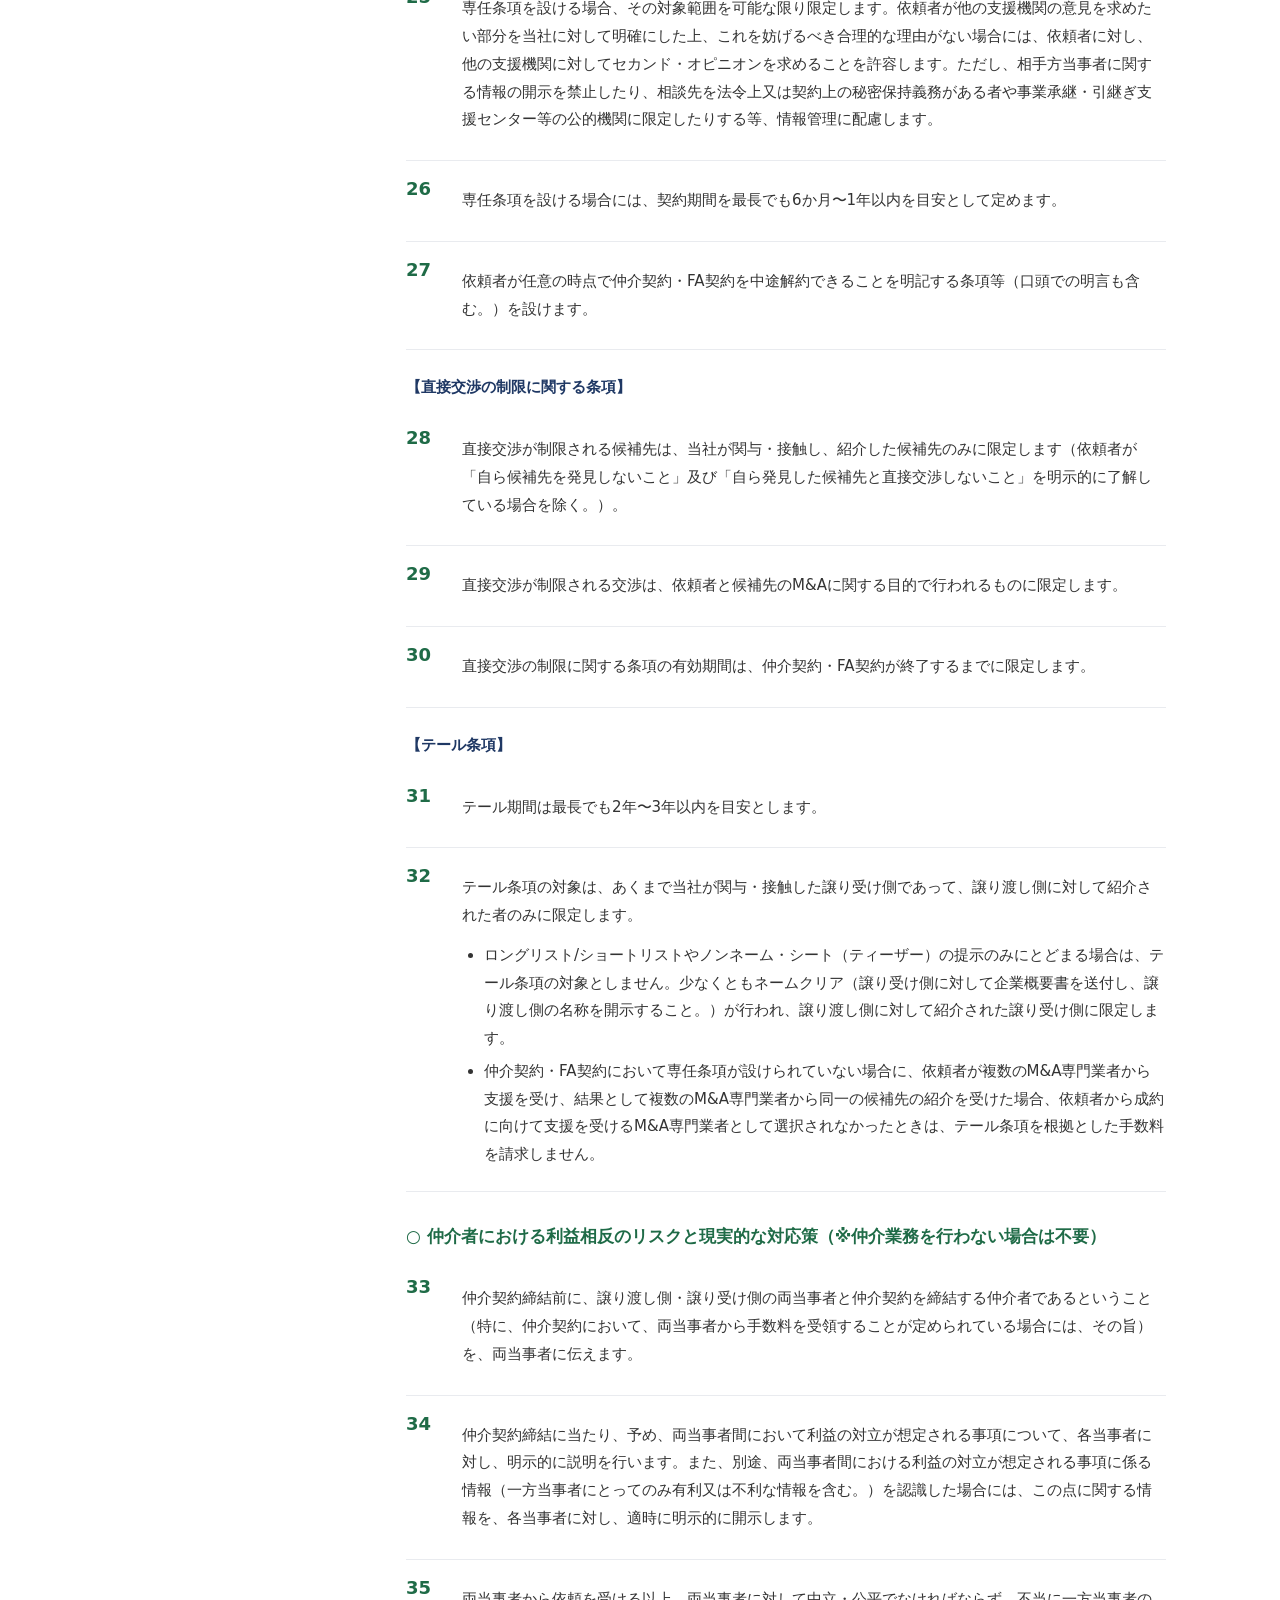
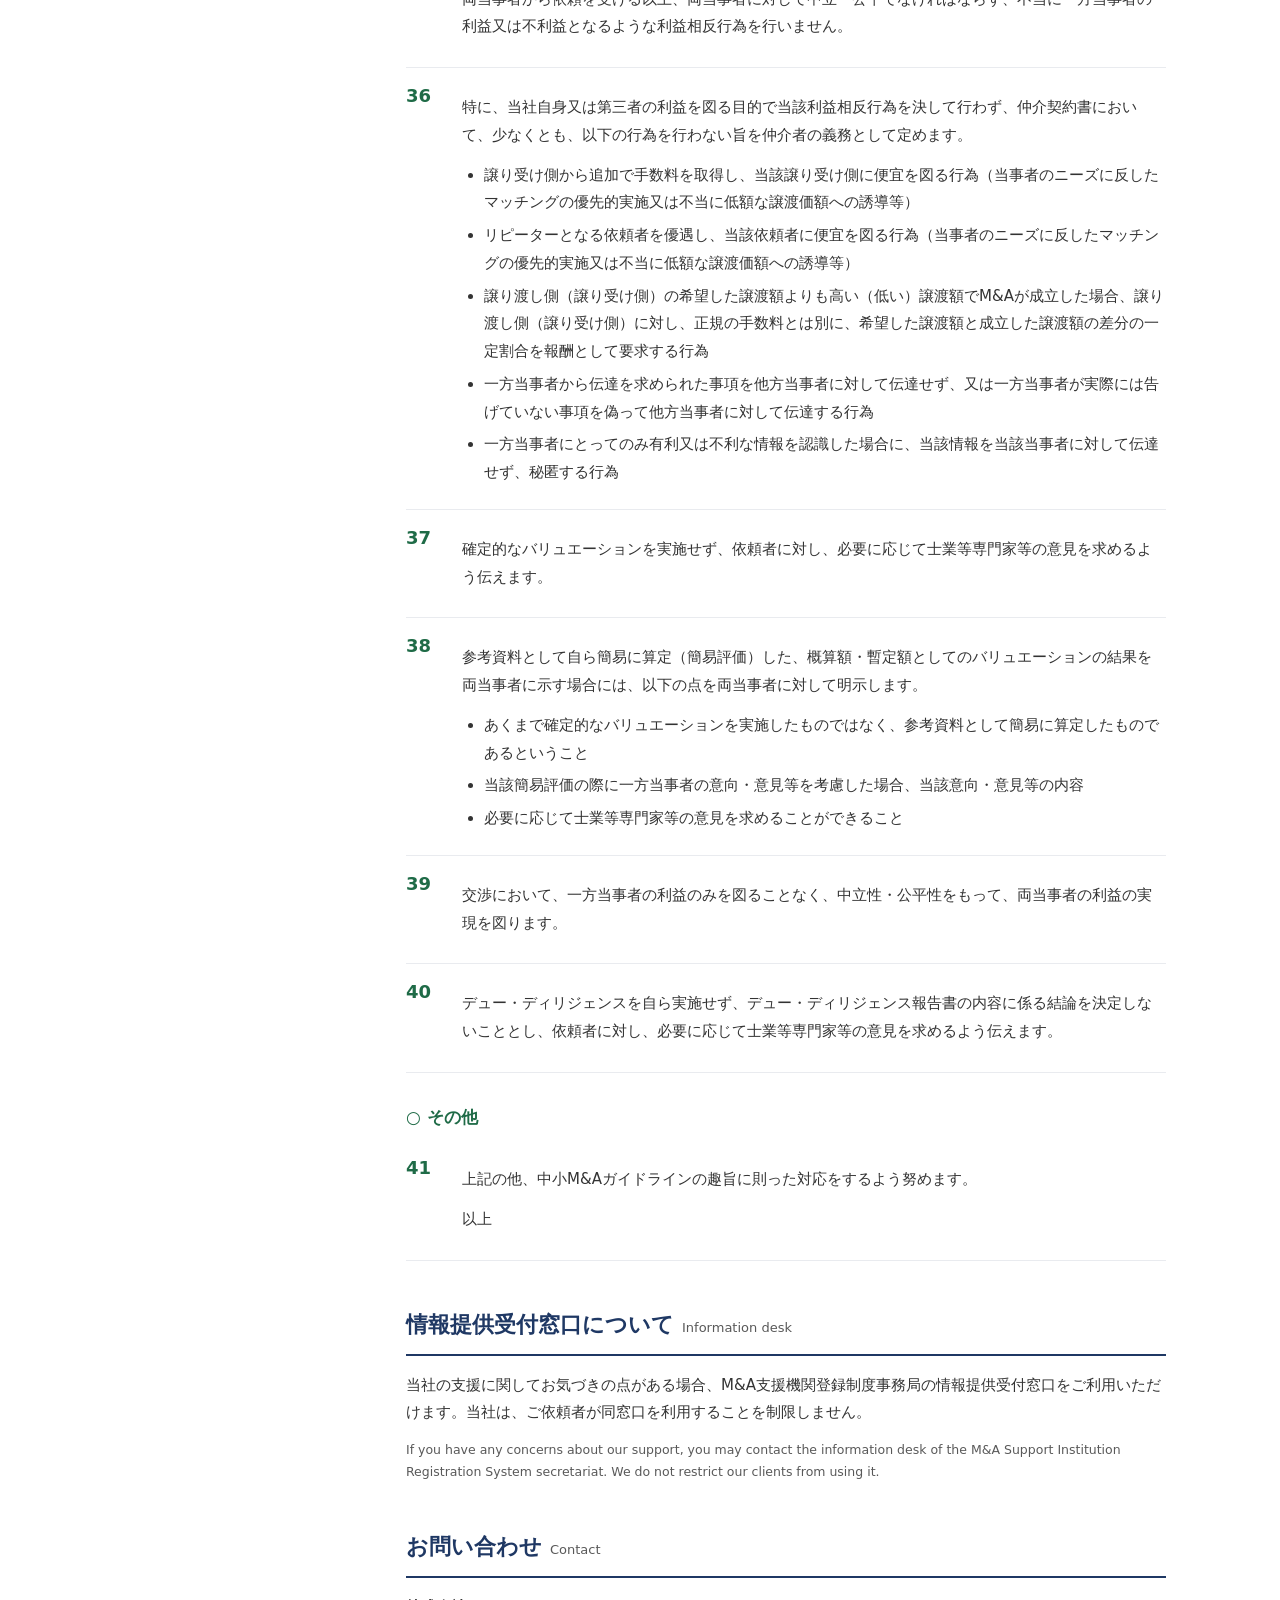
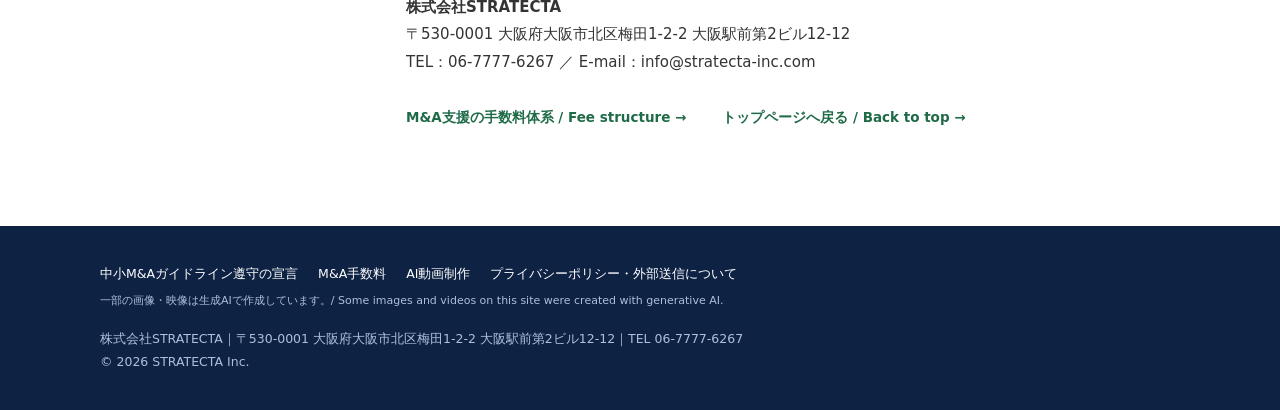
==== commit 2b686453: "コーポレートサイトを全面改修 トップページ・AI動画制作・M&A の2ページ・プライバシーポリシーの全5ページを更新。  Co-Authored-By: Claude Opus 5.5 <norepl" ====
--- a/ma-declaration.html
+++ b/ma-declaration.html
@@ -1,145 +1,293 @@
-<!doctype html>
+<!DOCTYPE html>
 <html lang="ja">
 <head>
 <meta charset="utf-8">
-<meta name="viewport" content="width=device-width, initial-scale=1">
+<meta name="viewport" content="width=device-width,initial-scale=1">
+<meta http-equiv="Content-Security-Policy" content="default-src 'self'; script-src 'self' https://www.googletagmanager.com; connect-src 'self' https://*.google-analytics.com https://*.analytics.google.com https://www.googletagmanager.com; img-src 'self' data: https://*.google-analytics.com https://www.googletagmanager.com; style-src 'self' 'unsafe-inline' https://fonts.googleapis.com; font-src https://fonts.gstatic.com; media-src 'self'; object-src 'none'; base-uri 'self'; form-action 'none'; frame-src 'none'">
+<meta name="referrer" content="strict-origin-when-cross-origin">
+<!-- Google Analytics 4: 測定ID（G-から始まる）を content に入れると計測が始まる。空のままなら何も送信しない -->
+<meta name="ga-id" content="">
+
 <title>中小M&amp;Aガイドライン遵守の宣言｜株式会社STRATECTA</title>
-<meta name="description" content="株式会社STRATECTAは、中小企業庁が定める「中小M&amp;Aガイドライン（第3版）」を遵守することを宣言します。">
-<link rel="canonical" href="https://stratecta-inc.com/ma-declaration.html">
+<meta name="description" content="株式会社STRATECTAは、中小企業庁が定める「中小M&amp;Aガイドライン（第3版）」（令和6年8月）を遵守することを宣言します。遵守事項と、情報提供受付窓口についてのご案内を掲載しています。">
+<meta property="og:title" content="中小M&amp;Aガイドライン遵守の宣言｜株式会社STRATECTA">
+<meta property="og:description" content="株式会社STRATECTAは、中小企業庁が定める「中小M&amp;Aガイドライン（第3版）」（令和6年8月）を遵守することを宣言します。遵守事項と、情報提供受付窓口についてのご案内を掲載しています。">
 <meta property="og:type" content="website">
-<meta property="og:title" content="中小M&amp;Aガイドライン遵守の宣言｜株式会社STRATECTA">
-<meta property="og:description" content="株式会社STRATECTAは、中小企業庁が定める「中小M&amp;Aガイドライン（第3版）」を遵守することを宣言します。">
+<meta property="og:image" content="https://stratecta-inc.com/assets/img/ogp.jpg">
 <meta property="og:url" content="https://stratecta-inc.com/ma-declaration.html">
-<link rel="icon" href="assets/logo.svg" type="image/svg+xml">
-<link rel="preconnect" href="https://fonts.googleapis.com">
-<link rel="preconnect" href="https://fonts.gstatic.com" crossorigin>
-<link rel="stylesheet" href="https://fonts.googleapis.com/css2?family=Noto+Sans+JP:wght@400;500;700&amp;family=Noto+Serif+JP:wght@400;700&amp;display=swap">
-<style>
-body{margin:0;background:#ffffff}
-a{color:#1f3864}a:hover{color:#1f6b47}
-@media (max-width: 720px){
-  .wrap{padding-left:16px !important;padding-right:16px !important}
-  h1{font-size:26px !important;line-height:38px !important}
-  h2{font-size:20px !important;line-height:30px !important}
-  .item{grid-template-columns:30px 1fr !important}
-  .tbl table{min-width:560px}
-  .top-nav{flex-wrap:nowrap !important;overflow-x:auto;gap:16px !important;width:100%;padding-bottom:4px;scrollbar-width:none}
-  .top-nav::-webkit-scrollbar{display:none}
-  .top-nav a{white-space:nowrap}
-}
-</style>
+<meta property="og:site_name" content="株式会社STRATECTA">
+<meta name="twitter:card" content="summary_large_image">
+<link rel="icon" href="favicon.ico" sizes="any">
+<link rel="icon" href="assets/stratecta-symbol.svg" type="image/svg+xml">
+<link rel="apple-touch-icon" href="assets/stratecta-symbol-180.png">
+<link rel="preconnect" href="https://fonts.googleapis.com"><link rel="preconnect" href="https://fonts.gstatic.com" crossorigin>
+<link href="https://fonts.googleapis.com/css2?family=Noto+Sans+JP:wght@400;700;900&display=swap" rel="stylesheet">
+<link rel="stylesheet" href="assets/site.css?v=20261118l">
 </head>
 <body>
-<div style="background: #ffffff; color: #000000; font-family: 'Times New Roman', 'Noto Serif JP', 'Noto Serif CJK JP', serif; font-size: 15px; line-height: 28px;">
-
-  <header style="border-bottom: 1px solid #d9d9d9;">
-    <div style="max-width: 1120px; margin: 0 auto; padding: 20px 16px; display: flex; flex-wrap: wrap; align-items: center; justify-content: space-between; gap: 16px;">
-      <a href="./" aria-label="STRATECTA トップ" style="display: block; line-height: 0;">
-        <img src="assets/logo.svg" alt="STRATECTA INC." style="height: 40px; width: auto; display: block;">
-      </a>
-      <nav class="top-nav" aria-label="主要メニュー" style="display: flex; flex-wrap: wrap; align-items: center; gap: 24px; font-family: 'Noto Sans JP', 'Noto Sans CJK JP', sans-serif; font-size: 14px; font-weight: 500; line-height: 20px;">
-        <a href="./" style="color: #000000; text-decoration: none;">トップ</a>
-        <a href="ma-declaration.html" style="color: #1f3864; text-decoration: none; border-bottom: 2px solid #1f3864; padding-bottom: 2px;">中小M&amp;Aガイドライン遵守の宣言</a>
-        <a href="ma-fees.html" style="color: #000000; text-decoration: none;">M&amp;A支援の手数料体系</a>
-        <a href="mailto:info@stratecta-inc.com" style="color: #ffffff; background: #1f3864; text-decoration: none; padding: 10px 16px; border-radius: 2px;">お問い合わせ</a>
-      </nav>
-    </div>
-  </header>
-
-  <main class="wrap" style="max-width: 880px; margin: 0 auto; padding: 56px 16px 72px;">
-    <p style="margin: 0; font-family: 'Noto Sans JP', 'Noto Sans CJK JP', sans-serif; font-size: 12px; font-weight: 500; line-height: 20px; color: #1f3864;">SME M&amp;A｜Compliance Declaration</p>
-    <h1 style="margin: 8px 0 0; font-family: 'Noto Sans JP', 'Noto Sans CJK JP', sans-serif; font-size: 32px; font-weight: 700; line-height: 46px;">中小M&amp;Aガイドライン遵守の宣言</h1>
-    <p style="margin: 8px 0 0; font-family: 'Noto Sans JP', 'Noto Sans CJK JP', sans-serif; font-size: 16px; line-height: 26px; color: #595959;">Declaration of Compliance with the SME M&amp;A Guidelines</p>
-    <div style="width: 64px; height: 2px; background: #1f3864; margin: 24px 0 32px;"></div>
-    <div style="display: flex; flex-direction: column; gap: 16px;">
-      <p style="margin: 0;">株式会社STRATECTA（以下「当社」といいます。）は、中小企業庁が定める「中小M&amp;Aガイドライン（第3版）」（令和6年8月）を遵守することをここに宣言します。</p>
-      <p style="margin: 0;">当社は、中小企業のM&amp;Aにおけるファイナンシャル・アドバイザー（FA）業務および仲介業務を行うにあたり、同ガイドラインが支援機関に求める下記の事項を遵守し、ご依頼者の利益の実現に努めます。</p>
-      <p style="margin: 0;">ご契約の前には、本宣言の内容と契約に関する重要な事項を、書面または電子メール等でご説明します。</p>
-      <p style="margin: 8px 0 0; text-align: right;">宣言日：2026年11月11日<br>株式会社STRATECTA<br>代表取締役 CEO　村上 大輔</p>
-      <p style="margin: 8px 0 0; padding-top: 16px; border-top: 1px solid #d9d9d9; font-size: 13px; line-height: 22px; color: #595959;">STRATECTA Inc. hereby declares that it complies with the SME M&amp;A Guidelines (3rd edition, August 2024) established by the Small and Medium Enterprise Agency of Japan, in providing financial advisory (FA) and intermediary services for M&amp;A of small and mid-sized businesses. The 41 compliance items below are published in Japanese, the language of the Guidelines.</p>
-    </div>
-    <h2 style="margin: 56px 0 16px; padding-bottom: 8px; border-bottom: 1px solid #000000; font-family: 'Noto Sans JP', 'Noto Sans CJK JP', sans-serif; font-size: 22px; font-weight: 700; line-height: 32px;">遵守事項 <span style="font-size: 13px; font-weight: 400; color: #595959; margin-left: 8px;">Compliance items (Japanese only)</span></h2>
-    <div style="font-size: 14px; line-height: 26px;">
-      <h3 style="margin: 40px 0 4px; padding: 10px 16px; background: #e9ebef; border-left: 3px solid #1f3864; font-family: 'Noto Sans JP', 'Noto Sans CJK JP', sans-serif; font-size: 17px; font-weight: 700; line-height: 28px;">○ 支援の質の確保・向上に向けた取組</h3>
-      <div class="item" style="display: grid; grid-template-columns: 40px 1fr; column-gap: 8px; padding: 14px 0; border-bottom: 1px solid #d9d9d9;"><div style="font-family: 'Noto Sans JP', 'Noto Sans CJK JP', sans-serif; font-weight: 700; color: #1f3864;">1</div><div style="min-width: 0;"><p style="margin: 0;">依頼者との契約に基づく義務を履行します。</p><ul style="margin: 6px 0 0; padding-left: 22px; display: flex; flex-direction: column; gap: 6px;"><li><span>善良な管理者の注意（善管注意義務）をもって仲介業務・FA業務を行います。</span></li><li><span>依頼者の利益を犠牲にして自己又は第三者の利益を図りません。</span></li><li><span>（仲介者の場合）いずれの依頼者に対しても公平・公正であり、いずれか一方の利益の優先やいずれか一方の利益を不当に害するような対応をしません。</span></li></ul></div></div>
-      <div class="item" style="display: grid; grid-template-columns: 40px 1fr; column-gap: 8px; padding: 14px 0; border-bottom: 1px solid #d9d9d9;"><div style="font-family: 'Noto Sans JP', 'Noto Sans CJK JP', sans-serif; font-weight: 700; color: #1f3864;">2</div><div style="min-width: 0;"><p style="margin: 0;">契約上の義務を負うかにかかわらず、職業倫理として、依頼者の意思を尊重し、利益を実現するための対応を行います。</p></div></div>
-      <div class="item" style="display: grid; grid-template-columns: 40px 1fr; column-gap: 8px; padding: 14px 0; border-bottom: 1px solid #d9d9d9;"><div style="font-family: 'Noto Sans JP', 'Noto Sans CJK JP', sans-serif; font-weight: 700; color: #1f3864;">3</div><div style="min-width: 0;"><p style="margin: 0;">代表者は、支援の質の確保・向上のため、①知識・能力向上、②適正な業務遂行を図ることが不可欠であることを認識しており、当該取組が重要である旨のメッセージを社内外に発信しています。また、発信したメッセージと整合的な取組を実施します。</p></div></div>
-      <div class="item" style="display: grid; grid-template-columns: 40px 1fr; column-gap: 8px; padding: 14px 0; border-bottom: 1px solid #d9d9d9;"><div style="font-family: 'Noto Sans JP', 'Noto Sans CJK JP', sans-serif; font-weight: 700; color: #1f3864;">4</div><div style="min-width: 0;"><p style="margin: 0;">知識・能力の向上のため実効性のある取組を実施しています。</p></div></div>
-      <div class="item" style="display: grid; grid-template-columns: 40px 1fr; column-gap: 8px; padding: 14px 0; border-bottom: 1px solid #d9d9d9;"><div style="font-family: 'Noto Sans JP', 'Noto Sans CJK JP', sans-serif; font-weight: 700; color: #1f3864;">5</div><div style="min-width: 0;"><p style="margin: 0;">支援業務を行う役員や従業員における適正な業務を確保するための取組を実施しています。</p></div></div>
-      <div class="item" style="display: grid; grid-template-columns: 40px 1fr; column-gap: 8px; padding: 14px 0; border-bottom: 1px solid #d9d9d9;"><div style="font-family: 'Noto Sans JP', 'Noto Sans CJK JP', sans-serif; font-weight: 700; color: #1f3864;">6</div><div style="min-width: 0;"><p style="margin: 0;">業務の一部を第三者に委託する場合、外部委託先における業務の適正な遂行を確保するための取組を実施しています。</p></div></div>
-      <h3 style="margin: 40px 0 4px; padding: 10px 16px; background: #e9ebef; border-left: 3px solid #1f3864; font-family: 'Noto Sans JP', 'Noto Sans CJK JP', sans-serif; font-size: 17px; font-weight: 700; line-height: 28px;">○ M&amp;Aプロセスにおける具体的な行動指針</h3>
-      <h4 style="margin: 24px 0 0; font-family: 'Noto Sans JP', 'Noto Sans CJK JP', sans-serif; font-size: 15px; font-weight: 700; line-height: 24px; color: #1f6b47;">【意思決定】</h4>
-      <div class="item" style="display: grid; grid-template-columns: 40px 1fr; column-gap: 8px; padding: 14px 0; border-bottom: 1px solid #d9d9d9;"><div style="font-family: 'Noto Sans JP', 'Noto Sans CJK JP', sans-serif; font-weight: 700; color: #1f3864;">7</div><div style="min-width: 0;"><p style="margin: 0;">専門的な知見に基づき、依頼者に対して実践的な提案を行い、依頼者のM&amp;Aの意思決定を支援します。その際、以下の点に留意します。</p><ul style="margin: 6px 0 0; padding-left: 22px; display: flex; flex-direction: column; gap: 6px;"><li><span>想定される重要なメリット・デメリットを知り得る限り、相談者に対して明示的に説明します。</span></li><li><span>仲介契約・FA契約締結前における相談者の企業情報の取扱いについても、善良な管理者の注意義務（善管注意義務）を負っていることを自覚し、適切に取扱います。</span></li></ul></div></div>
-      <div class="item" style="display: grid; grid-template-columns: 40px 1fr; column-gap: 8px; padding: 14px 0; border-bottom: 1px solid #d9d9d9;"><div style="font-family: 'Noto Sans JP', 'Noto Sans CJK JP', sans-serif; font-weight: 700; color: #1f3864;">8</div><div style="min-width: 0;"><p style="margin: 0;">仲介契約・FA契約締結に向けて行う広告・営業については、以下の規律を遵守した上で、適切に実施します。</p><ul style="margin: 6px 0 0; padding-left: 22px; display: flex; flex-direction: column; gap: 6px;"><li><span>広告・営業先からM&amp;Aの実施意向がない旨、仲介契約・FA契約を締結しない旨又は引き続き広告・営業を受けることを希望しない旨の意思（以下「停止意思」という。）を表示された場合には、停止意思を拒まず、ただちに広告・営業を停止します。</span></li><li><span>広告・営業先から停止意思の表示があった場合については、その内容を組織的に記録し、共有します。</span></li><li><span>停止意思を表示した者に対し、仮に広告・営業を再開する場合には、慎重に検討の上、組織的な判断（明確化された基準の下での一担当者限りではなく組織的なプロセスによる判断であって、組織的に記録され、事後に検証可能であるものをいう。）により行います。</span></li><li><span>広告・営業先の中小企業の意思決定を適切に支援する観点から、下記のような広告・営業は行いません。</span><ul style="margin: 6px 0 0; padding-left: 22px; display: flex; flex-direction: column; gap: 6px;"><li><span>当社の名称、勧誘を行う者の氏名、仲介契約・FA契約の締結について勧誘する目的である旨を告げずに行う広告・営業</span></li><li><span>仲介契約・FA契約を締結し、M&amp;Aの手続を進めるか否かの意思決定の上で必要な時間を与えず、即時の判断を迫る広告・営業</span></li><li><span>M&amp;Aの成立の可能性や条件等、意思決定に影響を及ぼす事項について、虚偽若しくは事実に相違する又は誤認を招くような広告・営業（譲り受け（譲り渡し）の意向が無い企業・意向を確認していない企業・実際には存在しない企業に関して意向があると偽るもの、譲渡額の水準について過大なバリュエーションを提示するもの、財務状況や今後の見通し等を実際よりも優良・有利であると誤認させるもの、M&amp;Aの成立の可能性やその条件について確定的な判断を下すもの）</span></li></ul></li></ul></div></div>
-      <h4 style="margin: 24px 0 0; font-family: 'Noto Sans JP', 'Noto Sans CJK JP', sans-serif; font-size: 15px; font-weight: 700; line-height: 24px; color: #1f6b47;">【仲介契約・FA契約の締結】</h4>
-      <div class="item" style="display: grid; grid-template-columns: 40px 1fr; column-gap: 8px; padding: 14px 0; border-bottom: 1px solid #d9d9d9;"><div style="font-family: 'Noto Sans JP', 'Noto Sans CJK JP', sans-serif; font-weight: 700; color: #1f3864;">9</div><div style="min-width: 0;"><p style="margin: 0;">業務形態の実態に合致した仲介契約あるいはFA契約を締結します。</p></div></div>
-      <div class="item" style="display: grid; grid-template-columns: 40px 1fr; column-gap: 8px; padding: 14px 0; border-bottom: 1px solid #d9d9d9;"><div style="font-family: 'Noto Sans JP', 'Noto Sans CJK JP', sans-serif; font-weight: 700; color: #1f3864;">10</div><div style="min-width: 0;"><p style="margin: 0;">契約締結前に、依頼者に対し仲介契約・FA契約に係る重要な事項（以下(1)〜(17)）を記載した書面を交付する等して、明確な説明を行い、依頼者の納得を得ます。</p><ul style="margin: 6px 0 0; padding-left: 22px; display: flex; flex-direction: column; gap: 6px;"><li><span>(1) 譲り渡し側・譲り受け側の両当事者と契約を締結し双方に助言する仲介者、一方当事者のみと契約を締結し一方のみに助言するFAの違いとそれぞれの特徴（仲介者として両当事者から手数料を受領する場合には、その旨も含む。）</span></li><li><span>(2) 提供する業務の範囲・内容（バリュエーション、マッチング、交渉等のプロセスごとに提供する業務の範囲・内容）</span></li><li><span>(3) 担当者の保有資格（例えば、公認会計士、税理士、中小企業診断士、弁護士、行政書士、司法書士、社会保険労務士、その他会計に関する検定（簿記検定、ビジネス会計検定等）等）、経験年数・成約実績</span></li><li><span>(4) 手数料に関する事項（算定基準、金額、最低手数料、既に支払を受けた手数料の控除、支払時期等）</span></li><li><span>(5) 手数料以外に依頼者が支払うべき費用（費用の種類、支払時期等）</span></li><li><span>(6) （仲介者の場合）相手方の手数料に関する事項（算定基準、最低手数料、支払時期等）</span></li><li><span>(7) 秘密保持に関する事項（依頼者に秘密保持義務を課す場合にはその旨、秘密保持の対象となる事実、士業等専門家や事業承継・引継ぎ支援センター等に開示する場合の秘密保持義務の一部解除等）</span></li><li><span>(8) 直接交渉の制限に関する事項（依頼者自らが候補先を発見すること及び依頼者自ら発見した候補先との直接交渉を禁止する場合にはその旨、直接交渉が制限される候補先や交渉目的の範囲等）</span></li><li><span>(9) 専任条項（セカンド・オピニオンの可否等）</span></li><li><span>(10) テール条項（テール期間、対象となるM&amp;A等）</span></li><li><span>(11) 契約期間（契約期間、更新（期間の延長）に関する事項等）</span></li><li><span>(12) 契約の解除に関する事項及び依頼者が、仲介契約・FA契約を中途解約できることを明記する場合には、当該中途解約に関する事項</span></li><li><span>(13) 責任（免責）に関する事項（損害賠償責任が発生する要件、賠償額の範囲等）</span></li><li><span>(14) 契約終了後も効力を有する条項（該当する条項、その有効期間等）</span></li><li><span>(15) （仲介者の場合）両当事者間において利益の対立が想定される事項</span></li><li><span>(16) （譲り渡し側への説明の場合）譲り受け側に対して実施する調査の概要（調査の実施主体、財務状況に関する調査、コンプライアンスに関する調査、事業実態に関する調査等）</span></li><li><span>(17) （譲り渡し側への説明の場合）業界内での情報共有の仕組みへの参加有無（参加していない場合にはその旨）</span></li></ul></div></div>
-      <div class="item" style="display: grid; grid-template-columns: 40px 1fr; column-gap: 8px; padding: 14px 0; border-bottom: 1px solid #d9d9d9;"><div style="font-family: 'Noto Sans JP', 'Noto Sans CJK JP', sans-serif; font-weight: 700; color: #1f3864;">11</div><div style="min-width: 0;"><p style="margin: 0;">手数料・提供する業務の内容や相手方の手数料に関する事項については、以下に沿って説明します。</p><ul style="margin: 6px 0 0; padding-left: 22px; display: flex; flex-direction: column; gap: 6px;"><li><span>手数料に関する事項を明確に説明するとともに、当該手数料を対価として自らが提供する業務の内容を説明します。具体的には成功報酬において採用される報酬率、報酬基準額（譲渡額/純資産/移動総資産等）、最低手数料の額、報酬の発生タイミング（着手金/月額報酬/中間金/成功報酬）等の手数料の算定基準や提供する具体的な業務の内容について書面を交付して（メール送付等といった電磁的方法による提供を含む。）、説明します。</span></li><li><span>提供する業務については、「M&amp;Aのプロセス」ごとにどういった業務を提供するのか整理（各プロセスにおいて業務を提供しない場合には、その旨も含む。）を実施の上、書面を交付して（メール送付等といった電磁的方法による提供を含む。）、説明します。</span></li><li><span>担当者の保有資格、経験年数・成約実績について説明します。</span></li><li><span>契約締結前の説明において仮に依頼者から納得が得られず、業務や手数料に関する交渉が申し入れられた場合には、誠実に対応を検討します。</span></li><li><span>（仲介者の場合）仲介契約締結前に、依頼者から受領する手数料に関する事項に加えて、相手方の手数料に関する事項（報酬率、報酬基準額、最低手数料の額、報酬の発生タイミング等）についても、相手方を含めた手数料の総額がM&amp;Aの成立やその条件（譲渡額等）に影響を与える可能性がある旨も含め、書面を交付して（メール送付等といった電磁的方法による提供を含む。）、依頼者に対し説明します。</span></li><li><span>仲介契約締結前に説明した相手方の手数料を増額する場合には、増額の内容を依頼者に対し開示します。</span></li><li><span>依頼者の手数料を減額する場合には、当初説明した相手方の手数料を増額していない旨を依頼者に対して改めて説明します。</span></li><li><span>（FAの場合）相手方を支援するFAから支払を受ける場合には、支払額や支払の名目、支払時期について依頼者に対し説明します。</span></li></ul></div></div>
-      <div class="item" style="display: grid; grid-template-columns: 40px 1fr; column-gap: 8px; padding: 14px 0; border-bottom: 1px solid #d9d9d9;"><div style="font-family: 'Noto Sans JP', 'Noto Sans CJK JP', sans-serif; font-weight: 700; color: #1f3864;">12</div><div style="min-width: 0;"><p style="margin: 0;">上記10、11の説明は、契約を締結する権限を有する者（個人の場合には、当該個人。法人の場合には、代表者又は契約締結について委任を受けた者。）に対し行います。</p></div></div>
-      <div class="item" style="display: grid; grid-template-columns: 40px 1fr; column-gap: 8px; padding: 14px 0; border-bottom: 1px solid #d9d9d9;"><div style="font-family: 'Noto Sans JP', 'Noto Sans CJK JP', sans-serif; font-weight: 700; color: #1f3864;">13</div><div style="min-width: 0;"><p style="margin: 0;">上記10、11の説明の後、契約締結について適切に判断するために、依頼者に対し、十分な検討時間を与えます。</p></div></div>
-      <h4 style="margin: 24px 0 0; font-family: 'Noto Sans JP', 'Noto Sans CJK JP', sans-serif; font-size: 15px; font-weight: 700; line-height: 24px; color: #1f6b47;">【バリュエーション（企業価値評価・事業評価）】</h4>
-      <div class="item" style="display: grid; grid-template-columns: 40px 1fr; column-gap: 8px; padding: 14px 0; border-bottom: 1px solid #d9d9d9;"><div style="font-family: 'Noto Sans JP', 'Noto Sans CJK JP', sans-serif; font-weight: 700; color: #1f3864;">14</div><div style="min-width: 0;"><p style="margin: 0;">バリュエーションの実施に当たっては、評価の手法や前提条件等を依頼者に事前に説明し、評価の手法や価格帯についても依頼者の納得を得ます。</p></div></div>
-      <h4 style="margin: 24px 0 0; font-family: 'Noto Sans JP', 'Noto Sans CJK JP', sans-serif; font-size: 15px; font-weight: 700; line-height: 24px; color: #1f6b47;">【譲り受け側の選定（マッチング）】</h4>
-      <div class="item" style="display: grid; grid-template-columns: 40px 1fr; column-gap: 8px; padding: 14px 0; border-bottom: 1px solid #d9d9d9;"><div style="font-family: 'Noto Sans JP', 'Noto Sans CJK JP', sans-serif; font-weight: 700; color: #1f3864;">15</div><div style="min-width: 0;"><p style="margin: 0;">ネームクリア（譲り渡し側の名称を含む企業概要書等の詳細資料の開示）は、ノンネーム・シート（ティーザー）等の提示により、興味を示した候補先に対して、譲り渡し側からの同意を取得し、候補先との秘密保持契約を締結した上で、実施します。</p></div></div>
-      <div class="item" style="display: grid; grid-template-columns: 40px 1fr; column-gap: 8px; padding: 14px 0; border-bottom: 1px solid #d9d9d9;"><div style="font-family: 'Noto Sans JP', 'Noto Sans CJK JP', sans-serif; font-weight: 700; color: #1f3864;">16</div><div style="min-width: 0;"><p style="margin: 0;">譲り渡し側からの同意については、原則として開示先となる候補先ごとに個別に同意を取得します。</p></div></div>
-      <div class="item" style="display: grid; grid-template-columns: 40px 1fr; column-gap: 8px; padding: 14px 0; border-bottom: 1px solid #d9d9d9;"><div style="font-family: 'Noto Sans JP', 'Noto Sans CJK JP', sans-serif; font-weight: 700; color: #1f3864;">17</div><div style="min-width: 0;"><p style="margin: 0;">秘密保持契約締結前の段階で、譲り渡し側に関する詳細な情報が外部に流出・漏えいしないよう注意します。</p></div></div>
-      <h4 style="margin: 24px 0 0; font-family: 'Noto Sans JP', 'Noto Sans CJK JP', sans-serif; font-size: 15px; font-weight: 700; line-height: 24px; color: #1f6b47;">【交渉】</h4>
-      <div class="item" style="display: grid; grid-template-columns: 40px 1fr; column-gap: 8px; padding: 14px 0; border-bottom: 1px solid #d9d9d9;"><div style="font-family: 'Noto Sans JP', 'Noto Sans CJK JP', sans-serif; font-weight: 700; color: #1f3864;">18</div><div style="min-width: 0;"><p style="margin: 0;">慣れない依頼者にも中小M&amp;Aの全体像や今後の流れを可能な限り分かりやすく説明すること等により、寄り添う形で交渉をサポートします。</p></div></div>
-      <h4 style="margin: 24px 0 0; font-family: 'Noto Sans JP', 'Noto Sans CJK JP', sans-serif; font-size: 15px; font-weight: 700; line-height: 24px; color: #1f6b47;">【デュー・ディリジェンス（DD）】</h4>
-      <div class="item" style="display: grid; grid-template-columns: 40px 1fr; column-gap: 8px; padding: 14px 0; border-bottom: 1px solid #d9d9d9;"><div style="font-family: 'Noto Sans JP', 'Noto Sans CJK JP', sans-serif; font-weight: 700; color: #1f3864;">19</div><div style="min-width: 0;"><p style="margin: 0;">デュー・ディリジェンス（DD）の実施に当たっては、譲り渡し側に対し譲り受け側が要求する資料の準備を促し、サポートします。</p></div></div>
-      <h4 style="margin: 24px 0 0; font-family: 'Noto Sans JP', 'Noto Sans CJK JP', sans-serif; font-size: 15px; font-weight: 700; line-height: 24px; color: #1f6b47;">【最終契約の交渉・締結】</h4>
-      <div class="item" style="display: grid; grid-template-columns: 40px 1fr; column-gap: 8px; padding: 14px 0; border-bottom: 1px solid #d9d9d9;"><div style="font-family: 'Noto Sans JP', 'Noto Sans CJK JP', sans-serif; font-weight: 700; color: #1f3864;">20</div><div style="min-width: 0;"><p style="margin: 0;">最終契約の締結までの期間において、譲り渡し側・譲り受け側の双方が可能な限り納得し、かつM&amp;A成立後に当事者間でトラブルが発生するリスクを低減した形で（低減の上でリスクが残る場合は、少なくともそのリスクを当事者が理解した形で）、最終契約が締結されるように支援します。</p></div></div>
-      <div class="item" style="display: grid; grid-template-columns: 40px 1fr; column-gap: 8px; padding: 14px 0; border-bottom: 1px solid #d9d9d9;"><div style="font-family: 'Noto Sans JP', 'Noto Sans CJK JP', sans-serif; font-weight: 700; color: #1f3864;">21</div><div style="min-width: 0;"><p style="margin: 0;">最終契約後・クロージング後に当事者間での争いに発展する可能性があるリスクについて、最終契約の締結までの調整の実施や依頼者への説明を行います。具体的には、特に下記の対応を実施します。</p><ul style="margin: 6px 0 0; padding-left: 22px; display: flex; flex-direction: column; gap: 6px;"><li><span>譲り渡し側の経営者保証の扱いに関しては、譲り渡し側経営者と方針を相談の上、対応を検討します。</span><ul style="margin: 6px 0 0; padding-left: 22px; display: flex; flex-direction: column; gap: 6px;"><li><span>① 譲り渡し側経営者の経営者保証に係る意向を丁寧に聴取するとともに、士業等専門家（特に弁護士）や事業承継・引継ぎ支援センターへの相談や保証の提供先である金融機関等に対するM&amp;A成立前の相談も選択肢である旨を説明します。金融機関等に対する事前相談については、M&amp;A成立前に情報提供を行うことによる留意点（M&amp;Aが成立しなかった場合における情報の扱い等）についても伝えた上で、譲り渡し側経営者の適切な判断を支援します。</span></li><li><span>② 譲り渡し側が経営者保証の扱いについて、士業等専門家や金融機関等に対して相談を希望する場合には、その実施を拒まず、仲介契約・FA契約等における秘密保持条項の対象から相談先の士業等専門家や金融機関等を除外します。さらに、譲り受け側との契約において秘密保持条項がある場合には、譲り受け側に対して、秘密保持条項の対象から相談先を除外するよう働きかけます。</span></li><li><span>③ 最終契約における経営者保証の扱いに関して、保証の解除又は譲り受け側への移行を想定する場合には、最終契約において譲り受け側の義務として保証の解除又は移行を明確に位置付けることを検討します。具体的には、保証の解除又は移行のクロージング条件としての設定や、仮に保証の移行がなされなかった場合を想定した条項（例えば、契約解除条項や補償条項等）を盛り込む方向で調整します。</span></li></ul></li><li><span>依頼者に対し、デュー・ディリジェンス（DD）は、譲り渡し側・譲り受け側双方にとって重要なプロセスである旨を説明します。</span></li><li><span>依頼者に対し、表明保証の内容はデュー・ディリジェンス（DD）の結果を踏まえて適切に検討されるべきであり、期間や責任上限が設定されていない場合や適用場面が一義的に明確でない規定が存在する場合、譲り渡し側が過大な表明保証責任を負担することとなり、当事者間で争いが生じるリスクがある旨を説明します。</span></li><li><span>クロージング後の支払・手続、最終契約後の支払の調整・修正、譲り渡し側の資産・貸付金の最終契約後整理、最終契約からクロージングまでの期間に関して、両当事者間での調整が十分になされていない段階において、本リスクを生じさせる条項やスキームを安易に提案せず、慎重に検討の上、仮に提案する場合には、組織的な判断（明確化された基準の下での一担当者限りではなく組織的なプロセスによる判断であって、組織的に記録され、事後に検証可能であるものをいう。）により行い、提案の際には、リスクの詳細とリスクが顕在化した場合に生じうる結果について可能な限り具体的に説明します。</span></li></ul></div></div>
-      <div class="item" style="display: grid; grid-template-columns: 40px 1fr; column-gap: 8px; padding: 14px 0; border-bottom: 1px solid #d9d9d9;"><div style="font-family: 'Noto Sans JP', 'Noto Sans CJK JP', sans-serif; font-weight: 700; color: #1f3864;">22</div><div style="min-width: 0;"><p style="margin: 0;">最終契約の締結に当たっては、契約内容に漏れがないよう依頼者に対して再度の確認を促します。</p></div></div>
-      <h4 style="margin: 24px 0 0; font-family: 'Noto Sans JP', 'Noto Sans CJK JP', sans-serif; font-size: 15px; font-weight: 700; line-height: 24px; color: #1f6b47;">【クロージング】</h4>
-      <div class="item" style="display: grid; grid-template-columns: 40px 1fr; column-gap: 8px; padding: 14px 0; border-bottom: 1px solid #d9d9d9;"><div style="font-family: 'Noto Sans JP', 'Noto Sans CJK JP', sans-serif; font-weight: 700; color: #1f3864;">23</div><div style="min-width: 0;"><p style="margin: 0;">クロージングに向けた具体的な段取りを整えた上で、当日には譲り受け側から譲渡対価が確実に入金されたことを確認します。</p></div></div>
-      <h3 style="margin: 40px 0 4px; padding: 10px 16px; background: #e9ebef; border-left: 3px solid #1f3864; font-family: 'Noto Sans JP', 'Noto Sans CJK JP', sans-serif; font-size: 17px; font-weight: 700; line-height: 28px;">○ 不適切な譲り受け側の排除に向けた取組</h3>
-      <div class="item" style="display: grid; grid-template-columns: 40px 1fr; column-gap: 8px; padding: 14px 0; border-bottom: 1px solid #d9d9d9;"><div style="font-family: 'Noto Sans JP', 'Noto Sans CJK JP', sans-serif; font-weight: 700; color: #1f3864;">24</div><div style="min-width: 0;"><p style="margin: 0;">不適切な譲り受け側を最大限排除する観点から、以下の取組を実施します。</p><ul style="margin: 6px 0 0; padding-left: 22px; display: flex; flex-direction: column; gap: 6px;"><li><span>譲り受け側が、最終契約を履行し、対象事業を引継ぐ意思・能力を有しているか確認する観点から譲り受け側に対する調査を実施します。その上で、依頼者となる譲り渡し側に対しては、仲介契約・FA契約締結前に、譲り受け側の調査の概要について説明します。</span><ul style="margin: 6px 0 0; padding-left: 22px; display: flex; flex-direction: column; gap: 6px;"><li><span>① 譲り受け側の財務状況及び事業実態の確認、譲り受け側（代表者、役員及び株主等の関係者を含む。）の反社会的勢力への該当性や過去にM&amp;Aに関するトラブルを生じさせたかといったコンプライアンス面での確認を、適切に実施します。特に財務状況については、想定される程度の譲渡対価を調達可能であるか、M&amp;Aの実施後に対象事業を継続して運営できる状況にあるかといった観点から適切な確認を行います。</span></li><li><span>② 調査は、譲り受け側との仲介契約・FA契約締結前に加え、M&amp;Aのプロセスが進捗する過程でも適切に実施し、最終契約の締結までに譲り受け側について十分に確認します。</span></li><li><span>③ 調査の方法として、譲り受け側の税務申告書や商業登記簿の確認、これらに記載のある代表者、役員及び株主等の関係者も含めたコンプライアンスチェックを行います。譲り渡し側が債務超過の場合等、譲り受け側の信用が特に重要となるケースにおいては、少なくとも決算公告や税務申告書の確認により、譲り受け側の財務状況を適切に確認します。</span></li></ul></li><li><span>過去に支援を行った譲り受け側についての情報提供や業界内での情報共有の仕組み等により、最終契約の不履行等の不適切な譲り受け側に係る情報を取得した場合には、当該情報を担当者レベルに留めず、組織的に共有し、当該譲り受け側に対するマッチング支援の提供を慎重に検討するための体制を構築します。</span></li><li><span>当該譲り受け側への新たな支援の実施については、取得した情報の内容の精査及び同様の行為による譲り渡し側への不利益の考慮により慎重に検討の上、仮に実施する場合には、組織的な判断により行います。</span></li><li><span>（仲介者の場合）譲り受け側の不適切な行為に係る情報を得ている場合には、譲り渡し側に対して開示します。</span></li></ul></div></div>
-      <h3 style="margin: 40px 0 4px; padding: 10px 16px; background: #e9ebef; border-left: 3px solid #1f3864; font-family: 'Noto Sans JP', 'Noto Sans CJK JP', sans-serif; font-size: 17px; font-weight: 700; line-height: 28px;">○ 仲介契約・FA契約の契約条項に関する留意点</h3>
-      <h4 style="margin: 24px 0 0; font-family: 'Noto Sans JP', 'Noto Sans CJK JP', sans-serif; font-size: 15px; font-weight: 700; line-height: 24px; color: #1f6b47;">【専任条項】</h4>
-      <div class="item" style="display: grid; grid-template-columns: 40px 1fr; column-gap: 8px; padding: 14px 0; border-bottom: 1px solid #d9d9d9;"><div style="font-family: 'Noto Sans JP', 'Noto Sans CJK JP', sans-serif; font-weight: 700; color: #1f3864;">25</div><div style="min-width: 0;"><p style="margin: 0;">専任条項を設ける場合、その対象範囲を可能な限り限定します。依頼者が他の支援機関の意見を求めたい部分を当社に対して明確にした上、これを妨げるべき合理的な理由がない場合には、依頼者に対し、他の支援機関に対してセカンド・オピニオンを求めることを許容します。ただし、相手方当事者に関する情報の開示を禁止したり、相談先を法令上又は契約上の秘密保持義務がある者や事業承継・引継ぎ支援センター等の公的機関に限定したりする等、情報管理に配慮します。</p></div></div>
-      <div class="item" style="display: grid; grid-template-columns: 40px 1fr; column-gap: 8px; padding: 14px 0; border-bottom: 1px solid #d9d9d9;"><div style="font-family: 'Noto Sans JP', 'Noto Sans CJK JP', sans-serif; font-weight: 700; color: #1f3864;">26</div><div style="min-width: 0;"><p style="margin: 0;">専任条項を設ける場合には、契約期間を最長でも6か月〜1年以内を目安として定めます。</p></div></div>
-      <div class="item" style="display: grid; grid-template-columns: 40px 1fr; column-gap: 8px; padding: 14px 0; border-bottom: 1px solid #d9d9d9;"><div style="font-family: 'Noto Sans JP', 'Noto Sans CJK JP', sans-serif; font-weight: 700; color: #1f3864;">27</div><div style="min-width: 0;"><p style="margin: 0;">依頼者が任意の時点で仲介契約・FA契約を中途解約できることを明記する条項等（口頭での明言も含む。）を設けます。</p></div></div>
-      <h4 style="margin: 24px 0 0; font-family: 'Noto Sans JP', 'Noto Sans CJK JP', sans-serif; font-size: 15px; font-weight: 700; line-height: 24px; color: #1f6b47;">【直接交渉の制限に関する条項】</h4>
-      <div class="item" style="display: grid; grid-template-columns: 40px 1fr; column-gap: 8px; padding: 14px 0; border-bottom: 1px solid #d9d9d9;"><div style="font-family: 'Noto Sans JP', 'Noto Sans CJK JP', sans-serif; font-weight: 700; color: #1f3864;">28</div><div style="min-width: 0;"><p style="margin: 0;">直接交渉が制限される候補先は、当社が関与・接触し、紹介した候補先のみに限定します（依頼者が「自ら候補先を発見しないこと」及び「自ら発見した候補先と直接交渉しないこと」を明示的に了解している場合を除く。）。</p></div></div>
-      <div class="item" style="display: grid; grid-template-columns: 40px 1fr; column-gap: 8px; padding: 14px 0; border-bottom: 1px solid #d9d9d9;"><div style="font-family: 'Noto Sans JP', 'Noto Sans CJK JP', sans-serif; font-weight: 700; color: #1f3864;">29</div><div style="min-width: 0;"><p style="margin: 0;">直接交渉が制限される交渉は、依頼者と候補先のM&amp;Aに関する目的で行われるものに限定します。</p></div></div>
-      <div class="item" style="display: grid; grid-template-columns: 40px 1fr; column-gap: 8px; padding: 14px 0; border-bottom: 1px solid #d9d9d9;"><div style="font-family: 'Noto Sans JP', 'Noto Sans CJK JP', sans-serif; font-weight: 700; color: #1f3864;">30</div><div style="min-width: 0;"><p style="margin: 0;">直接交渉の制限に関する条項の有効期間は、仲介契約・FA契約が終了するまでに限定します。</p></div></div>
-      <h4 style="margin: 24px 0 0; font-family: 'Noto Sans JP', 'Noto Sans CJK JP', sans-serif; font-size: 15px; font-weight: 700; line-height: 24px; color: #1f6b47;">【テール条項】</h4>
-      <div class="item" style="display: grid; grid-template-columns: 40px 1fr; column-gap: 8px; padding: 14px 0; border-bottom: 1px solid #d9d9d9;"><div style="font-family: 'Noto Sans JP', 'Noto Sans CJK JP', sans-serif; font-weight: 700; color: #1f3864;">31</div><div style="min-width: 0;"><p style="margin: 0;">テール期間は最長でも2年〜3年以内を目安とします。</p></div></div>
-      <div class="item" style="display: grid; grid-template-columns: 40px 1fr; column-gap: 8px; padding: 14px 0; border-bottom: 1px solid #d9d9d9;"><div style="font-family: 'Noto Sans JP', 'Noto Sans CJK JP', sans-serif; font-weight: 700; color: #1f3864;">32</div><div style="min-width: 0;"><p style="margin: 0;">テール条項の対象は、あくまで当社が関与・接触した譲り受け側であって、譲り渡し側に対して紹介された者のみに限定します。</p><ul style="margin: 6px 0 0; padding-left: 22px; display: flex; flex-direction: column; gap: 6px;"><li><span>ロングリスト/ショートリストやノンネーム・シート（ティーザー）の提示のみにとどまる場合は、テール条項の対象としません。少なくともネームクリア（譲り受け側に対して企業概要書を送付し、譲り渡し側の名称を開示すること。）が行われ、譲り渡し側に対して紹介された譲り受け側に限定します。</span></li><li><span>仲介契約・FA契約において専任条項が設けられていない場合に、依頼者が複数のM&amp;A専門業者から支援を受け、結果として複数のM&amp;A専門業者から同一の候補先の紹介を受けた場合、依頼者から成約に向けて支援を受けるM&amp;A専門業者として選択されなかったときは、テール条項を根拠とした手数料を請求しません。</span></li></ul></div></div>
-      <h3 style="margin: 40px 0 4px; padding: 10px 16px; background: #e9ebef; border-left: 3px solid #1f3864; font-family: 'Noto Sans JP', 'Noto Sans CJK JP', sans-serif; font-size: 17px; font-weight: 700; line-height: 28px;">○ 仲介者における利益相反のリスクと現実的な対応策（※仲介業務を行わない場合は不要）</h3>
-      <div class="item" style="display: grid; grid-template-columns: 40px 1fr; column-gap: 8px; padding: 14px 0; border-bottom: 1px solid #d9d9d9;"><div style="font-family: 'Noto Sans JP', 'Noto Sans CJK JP', sans-serif; font-weight: 700; color: #1f3864;">33</div><div style="min-width: 0;"><p style="margin: 0;">仲介契約締結前に、譲り渡し側・譲り受け側の両当事者と仲介契約を締結する仲介者であるということ（特に、仲介契約において、両当事者から手数料を受領することが定められている場合には、その旨）を、両当事者に伝えます。</p></div></div>
-      <div class="item" style="display: grid; grid-template-columns: 40px 1fr; column-gap: 8px; padding: 14px 0; border-bottom: 1px solid #d9d9d9;"><div style="font-family: 'Noto Sans JP', 'Noto Sans CJK JP', sans-serif; font-weight: 700; color: #1f3864;">34</div><div style="min-width: 0;"><p style="margin: 0;">仲介契約締結に当たり、予め、両当事者間において利益の対立が想定される事項について、各当事者に対し、明示的に説明を行います。また、別途、両当事者間における利益の対立が想定される事項に係る情報（一方当事者にとってのみ有利又は不利な情報を含む。）を認識した場合には、この点に関する情報を、各当事者に対し、適時に明示的に開示します。</p></div></div>
-      <div class="item" style="display: grid; grid-template-columns: 40px 1fr; column-gap: 8px; padding: 14px 0; border-bottom: 1px solid #d9d9d9;"><div style="font-family: 'Noto Sans JP', 'Noto Sans CJK JP', sans-serif; font-weight: 700; color: #1f3864;">35</div><div style="min-width: 0;"><p style="margin: 0;">両当事者から依頼を受ける以上、両当事者に対して中立・公平でなければならず、不当に一方当事者の利益又は不利益となるような利益相反行為を行いません。</p></div></div>
-      <div class="item" style="display: grid; grid-template-columns: 40px 1fr; column-gap: 8px; padding: 14px 0; border-bottom: 1px solid #d9d9d9;"><div style="font-family: 'Noto Sans JP', 'Noto Sans CJK JP', sans-serif; font-weight: 700; color: #1f3864;">36</div><div style="min-width: 0;"><p style="margin: 0;">特に、当社自身又は第三者の利益を図る目的で当該利益相反行為を決して行わず、仲介契約書において、少なくとも、以下の行為を行わない旨を仲介者の義務として定めます。</p><ul style="margin: 6px 0 0; padding-left: 22px; display: flex; flex-direction: column; gap: 6px;"><li><span>譲り受け側から追加で手数料を取得し、当該譲り受け側に便宜を図る行為（当事者のニーズに反したマッチングの優先的実施又は不当に低額な譲渡価額への誘導等）</span></li><li><span>リピーターとなる依頼者を優遇し、当該依頼者に便宜を図る行為（当事者のニーズに反したマッチングの優先的実施又は不当に低額な譲渡価額への誘導等）</span></li><li><span>譲り渡し側（譲り受け側）の希望した譲渡額よりも高い（低い）譲渡額でM&amp;Aが成立した場合、譲り渡し側（譲り受け側）に対し、正規の手数料とは別に、希望した譲渡額と成立した譲渡額の差分の一定割合を報酬として要求する行為</span></li><li><span>一方当事者から伝達を求められた事項を他方当事者に対して伝達せず、又は一方当事者が実際には告げていない事項を偽って他方当事者に対して伝達する行為</span></li><li><span>一方当事者にとってのみ有利又は不利な情報を認識した場合に、当該情報を当該当事者に対して伝達せず、秘匿する行為</span></li></ul></div></div>
-      <div class="item" style="display: grid; grid-template-columns: 40px 1fr; column-gap: 8px; padding: 14px 0; border-bottom: 1px solid #d9d9d9;"><div style="font-family: 'Noto Sans JP', 'Noto Sans CJK JP', sans-serif; font-weight: 700; color: #1f3864;">37</div><div style="min-width: 0;"><p style="margin: 0;">確定的なバリュエーションを実施せず、依頼者に対し、必要に応じて士業等専門家等の意見を求めるよう伝えます。</p></div></div>
-      <div class="item" style="display: grid; grid-template-columns: 40px 1fr; column-gap: 8px; padding: 14px 0; border-bottom: 1px solid #d9d9d9;"><div style="font-family: 'Noto Sans JP', 'Noto Sans CJK JP', sans-serif; font-weight: 700; color: #1f3864;">38</div><div style="min-width: 0;"><p style="margin: 0;">参考資料として自ら簡易に算定（簡易評価）した、概算額・暫定額としてのバリュエーションの結果を両当事者に示す場合には、以下の点を両当事者に対して明示します。</p><ul style="margin: 6px 0 0; padding-left: 22px; display: flex; flex-direction: column; gap: 6px;"><li><span>あくまで確定的なバリュエーションを実施したものではなく、参考資料として簡易に算定したものであるということ</span></li><li><span>当該簡易評価の際に一方当事者の意向・意見等を考慮した場合、当該意向・意見等の内容</span></li><li><span>必要に応じて士業等専門家等の意見を求めることができること</span></li></ul></div></div>
-      <div class="item" style="display: grid; grid-template-columns: 40px 1fr; column-gap: 8px; padding: 14px 0; border-bottom: 1px solid #d9d9d9;"><div style="font-family: 'Noto Sans JP', 'Noto Sans CJK JP', sans-serif; font-weight: 700; color: #1f3864;">39</div><div style="min-width: 0;"><p style="margin: 0;">交渉において、一方当事者の利益のみを図ることなく、中立性・公平性をもって、両当事者の利益の実現を図ります。</p></div></div>
-      <div class="item" style="display: grid; grid-template-columns: 40px 1fr; column-gap: 8px; padding: 14px 0; border-bottom: 1px solid #d9d9d9;"><div style="font-family: 'Noto Sans JP', 'Noto Sans CJK JP', sans-serif; font-weight: 700; color: #1f3864;">40</div><div style="min-width: 0;"><p style="margin: 0;">デュー・ディリジェンスを自ら実施せず、デュー・ディリジェンス報告書の内容に係る結論を決定しないこととし、依頼者に対し、必要に応じて士業等専門家等の意見を求めるよう伝えます。</p></div></div>
-      <h3 style="margin: 40px 0 4px; padding: 10px 16px; background: #e9ebef; border-left: 3px solid #1f3864; font-family: 'Noto Sans JP', 'Noto Sans CJK JP', sans-serif; font-size: 17px; font-weight: 700; line-height: 28px;">○ その他</h3>
-      <div class="item" style="display: grid; grid-template-columns: 40px 1fr; column-gap: 8px; padding: 14px 0; border-bottom: 1px solid #d9d9d9;"><div style="font-family: 'Noto Sans JP', 'Noto Sans CJK JP', sans-serif; font-weight: 700; color: #1f3864;">41</div><div style="min-width: 0;"><p style="margin: 0;">上記の他、中小M&amp;Aガイドラインの趣旨に則った対応をするよう努めます。</p></div></div>
-      <p style="margin: 24px 0 0; text-align: right;">以上</p>
-    </div>
-    <h2 style="margin: 56px 0 16px; padding-bottom: 8px; border-bottom: 1px solid #000000; font-family: 'Noto Sans JP', 'Noto Sans CJK JP', sans-serif; font-size: 22px; font-weight: 700; line-height: 32px;">情報提供受付窓口について <span style="font-size: 13px; font-weight: 400; color: #595959; margin-left: 8px;">Information desk</span></h2>
-    <p style="margin: 0;">当社の支援に関してお気づきの点がある場合、M&amp;A支援機関登録制度事務局の情報提供受付窓口をご利用いただけます。当社は、ご依頼者が同窓口を利用することを制限しません。</p>
-    <p style="margin: 12px 0 0; font-size: 13px; line-height: 22px; color: #595959;">If you have any concerns about our support, you may contact the information desk of the M&amp;A Support Institution Registration System secretariat. We do not restrict our clients from using it.</p>
-    <h2 style="margin: 56px 0 16px; padding-bottom: 8px; border-bottom: 1px solid #000000; font-family: 'Noto Sans JP', 'Noto Sans CJK JP', sans-serif; font-size: 22px; font-weight: 700; line-height: 32px;">お問い合わせ <span style="font-size: 13px; font-weight: 400; color: #595959; margin-left: 8px;">Contact</span></h2>
-    <div style="padding: 24px; background: #e9f0ed; border-left: 3px solid #1f6b47;">
-      <p style="margin: 0; font-family: 'Noto Sans JP', 'Noto Sans CJK JP', sans-serif; font-weight: 700;">株式会社STRATECTA</p>
-      <p style="margin: 4px 0 0;">〒530-0001 大阪府大阪市北区梅田1-2-2 大阪駅前第2ビル12-12</p>
-      <p style="margin: 4px 0 0;">TEL：06-7777-6267　／　E-mail：<a href="mailto:info@stratecta-inc.com">info@stratecta-inc.com</a></p>
-    </div>
-    <p style="margin: 32px 0 0; font-family: 'Noto Sans JP', 'Noto Sans CJK JP', sans-serif; font-size: 14px;"><a href="ma-fees.html">M&amp;A支援の手数料体系 / Fee structure →</a>　　<a href="./">トップページへ戻る / Back to top →</a></p>
-  </main>
-
-  <footer style="border-top: 1px solid #d9d9d9;">
-    <div class="wrap" style="max-width: 1120px; margin: 0 auto; padding: 32px 16px; display: flex; flex-wrap: wrap; justify-content: space-between; align-items: center; gap: 16px; font-size: 12px; line-height: 20px; color: #595959;">
-      <p style="margin: 0;">株式会社STRATECTA｜〒530-0001 大阪府大阪市北区梅田1-2-2 大阪駅前第2ビル12-12｜TEL 06-7777-6267</p>
-      <p style="margin: 0;">© 2026 STRATECTA Inc.</p>
-    </div>
-  </footer>
-
-</div>
-
+
+<header class="hd"><div class="wrap">
+  <a class="logo" href="index.html"><img src="assets/logo.svg" alt="STRATECTA INC."></a>
+  <nav class="nav" aria-label="メインメニュー">
+    <a href="index.html#services">事業内容</a>
+    <a href="video.html">AI動画制作</a>
+    <a href="index.html#projects">現在の活動</a>
+    <a href="index.html#strength">強み</a>
+    <a href="index.html#ceo">代表挨拶</a>
+    <a href="index.html#company">会社概要</a>
+    <a class="btn btn-p" href="index.html#contact">無料で相談する</a>
+  </nav>
+  <button class="burger" aria-label="メニュー" aria-expanded="false"><span></span></button>
+</div></header>
+
+<main>
+
+<div class="page-hd"><div class="wrap"><div class="eyebrow">SME M&amp;A｜Compliance Declaration</div><h1>中小M&amp;Aガイドライン遵守の宣言</h1><div class="en">Declaration of Compliance with the SME M&amp;A Guidelines</div></div></div>
+<div class="wrap"><div class="crumb"><a href="index.html">トップ</a> ＞ <a href="index.html#svc-03">事業承継・M&amp;A支援</a> ＞ 中小M&amp;Aガイドライン遵守の宣言</div>
+<div class="doc"><nav class="toc" aria-label="目次"><b>目次</b><a href="#s1" style="padding-left:0px">遵守事項</a><a href="#s2" style="padding-left:12px">支援の質の確保・向上に向けた取組</a><a href="#s3" style="padding-left:12px">M&amp;Aプロセスにおける具体的な行動指針</a><a href="#s12" style="padding-left:12px">不適切な譲り受け側の排除に向けた取組</a><a href="#s13" style="padding-left:12px">仲介契約・FA契約の契約条項に関する留意点</a><a href="#s17" style="padding-left:12px">仲介者における利益相反のリスクと現実的な対応策（※仲介業務を行わない場合は不要）</a><a href="#s18" style="padding-left:12px">その他</a><a href="#s19" style="padding-left:0px">情報提供受付窓口について</a><a href="#contact" style="padding-left:0px">お問い合わせ</a></nav><div class="doc-body">
+<p>株式会社STRATECTA（以下「当社」といいます。）は、中小企業庁が定める「中小M&amp;Aガイドライン（第3版）」（令和6年8月）を遵守することをここに宣言します。</p>
+<p>当社は、中小企業のM&amp;Aにおけるファイナンシャル・アドバイザー（FA）業務および仲介業務を行うにあたり、同ガイドラインが支援機関に求める下記の事項を遵守し、ご依頼者の利益の実現に努めます。</p>
+<p>ご契約の前には、本宣言の内容と契約に関する重要な事項を、書面または電子メール等でご説明します。</p>
+<div class="sig">宣言日：2026年11月11日<br>株式会社STRATECTA<br>代表取締役 CEO 村上 大輔</div>
+<p class="en">STRATECTA Inc. hereby declares that it complies with the SME M&amp;A Guidelines (3rd edition, August 2024) established by the Small and Medium Enterprise Agency of Japan, in providing financial advisory (FA) and intermediary services for M&amp;A of small and mid-sized businesses. The 41 compliance items below are published in Japanese, the language of the Guidelines.</p>
+<h2 id="s1">遵守事項<small>Compliance items (Japanese only)</small></h2>
+<h3 id="s2">○ 支援の質の確保・向上に向けた取組</h3>
+<div class="item"><div class="n">1</div><div>
+<p>依頼者との契約に基づく義務を履行します。</p>
+<ul>
+<li>善良な管理者の注意（善管注意義務）をもって仲介業務・FA業務を行います。</li>
+<li>依頼者の利益を犠牲にして自己又は第三者の利益を図りません。</li>
+<li>（仲介者の場合）いずれの依頼者に対しても公平・公正であり、いずれか一方の利益の優先やいずれか一方の利益を不当に害するような対応をしません。</li>
+</ul>
+</div></div>
+<div class="item"><div class="n">2</div><div>
+<p>契約上の義務を負うかにかかわらず、職業倫理として、依頼者の意思を尊重し、利益を実現するための対応を行います。</p>
+</div></div>
+<div class="item"><div class="n">3</div><div>
+<p>代表者は、支援の質の確保・向上のため、①知識・能力向上、②適正な業務遂行を図ることが不可欠であることを認識しており、当該取組が重要である旨のメッセージを社内外に発信しています。また、発信したメッセージと整合的な取組を実施します。</p>
+</div></div>
+<div class="item"><div class="n">4</div><div>
+<p>知識・能力の向上のため実効性のある取組を実施しています。</p>
+</div></div>
+<div class="item"><div class="n">5</div><div>
+<p>支援業務を行う役員や従業員における適正な業務を確保するための取組を実施しています。</p>
+</div></div>
+<div class="item"><div class="n">6</div><div>
+<p>業務の一部を第三者に委託する場合、外部委託先における業務の適正な遂行を確保するための取組を実施しています。</p>
+</div></div>
+<h3 id="s3">○ M&amp;Aプロセスにおける具体的な行動指針</h3>
+<h4>【意思決定】</h4>
+<div class="item"><div class="n">7</div><div>
+<p>専門的な知見に基づき、依頼者に対して実践的な提案を行い、依頼者のM&amp;Aの意思決定を支援します。その際、以下の点に留意します。</p>
+<ul>
+<li>想定される重要なメリット・デメリットを知り得る限り、相談者に対して明示的に説明します。</li>
+<li>仲介契約・FA契約締結前における相談者の企業情報の取扱いについても、善良な管理者の注意義務（善管注意義務）を負っていることを自覚し、適切に取扱います。</li>
+</ul>
+</div></div>
+<div class="item"><div class="n">8</div><div>
+<p>仲介契約・FA契約締結に向けて行う広告・営業については、以下の規律を遵守した上で、適切に実施します。</p>
+<ul>
+<li>広告・営業先からM&amp;Aの実施意向がない旨、仲介契約・FA契約を締結しない旨又は引き続き広告・営業を受けることを希望しない旨の意思（以下「停止意思」という。）を表示された場合には、停止意思を拒まず、ただちに広告・営業を停止します。</li>
+<li>広告・営業先から停止意思の表示があった場合については、その内容を組織的に記録し、共有します。</li>
+<li>停止意思を表示した者に対し、仮に広告・営業を再開する場合には、慎重に検討の上、組織的な判断（明確化された基準の下での一担当者限りではなく組織的なプロセスによる判断であって、組織的に記録され、事後に検証可能であるものをいう。）により行います。</li>
+<li>広告・営業先の中小企業の意思決定を適切に支援する観点から、下記のような広告・営業は行いません。</li>
+<li>当社の名称、勧誘を行う者の氏名、仲介契約・FA契約の締結について勧誘する目的である旨を告げずに行う広告・営業</li>
+<li>仲介契約・FA契約を締結し、M&amp;Aの手続を進めるか否かの意思決定の上で必要な時間を与えず、即時の判断を迫る広告・営業</li>
+<li>M&amp;Aの成立の可能性や条件等、意思決定に影響を及ぼす事項について、虚偽若しくは事実に相違する又は誤認を招くような広告・営業（譲り受け（譲り渡し）の意向が無い企業・意向を確認していない企業・実際には存在しない企業に関して意向があると偽るもの、譲渡額の水準について過大なバリュエーションを提示するもの、財務状況や今後の見通し等を実際よりも優良・有利であると誤認させるもの、M&amp;Aの成立の可能性やその条件について確定的な判断を下すもの）</li>
+</ul>
+</div></div>
+<h4>【仲介契約・FA契約の締結】</h4>
+<div class="item"><div class="n">9</div><div>
+<p>業務形態の実態に合致した仲介契約あるいはFA契約を締結します。</p>
+</div></div>
+<div class="item"><div class="n">10</div><div>
+<p>契約締結前に、依頼者に対し仲介契約・FA契約に係る重要な事項（以下(1)〜(17)）を記載した書面を交付する等して、明確な説明を行い、依頼者の納得を得ます。</p>
+<ul>
+<li>(1) 譲り渡し側・譲り受け側の両当事者と契約を締結し双方に助言する仲介者、一方当事者のみと契約を締結し一方のみに助言するFAの違いとそれぞれの特徴（仲介者として両当事者から手数料を受領する場合には、その旨も含む。）</li>
+<li>(2) 提供する業務の範囲・内容（バリュエーション、マッチング、交渉等のプロセスごとに提供する業務の範囲・内容）</li>
+<li>(3) 担当者の保有資格（例えば、公認会計士、税理士、中小企業診断士、弁護士、行政書士、司法書士、社会保険労務士、その他会計に関する検定（簿記検定、ビジネス会計検定等）等）、経験年数・成約実績</li>
+<li>(4) 手数料に関する事項（算定基準、金額、最低手数料、既に支払を受けた手数料の控除、支払時期等）</li>
+<li>(5) 手数料以外に依頼者が支払うべき費用（費用の種類、支払時期等）</li>
+<li>(6) （仲介者の場合）相手方の手数料に関する事項（算定基準、最低手数料、支払時期等）</li>
+<li>(7) 秘密保持に関する事項（依頼者に秘密保持義務を課す場合にはその旨、秘密保持の対象となる事実、士業等専門家や事業承継・引継ぎ支援センター等に開示する場合の秘密保持義務の一部解除等）</li>
+<li>(8) 直接交渉の制限に関する事項（依頼者自らが候補先を発見すること及び依頼者自ら発見した候補先との直接交渉を禁止する場合にはその旨、直接交渉が制限される候補先や交渉目的の範囲等）</li>
+<li>(9) 専任条項（セカンド・オピニオンの可否等）</li>
+<li>(10) テール条項（テール期間、対象となるM&amp;A等）</li>
+<li>(11) 契約期間（契約期間、更新（期間の延長）に関する事項等）</li>
+<li>(12) 契約の解除に関する事項及び依頼者が、仲介契約・FA契約を中途解約できることを明記する場合には、当該中途解約に関する事項</li>
+<li>(13) 責任（免責）に関する事項（損害賠償責任が発生する要件、賠償額の範囲等）</li>
+<li>(14) 契約終了後も効力を有する条項（該当する条項、その有効期間等）</li>
+<li>(15) （仲介者の場合）両当事者間において利益の対立が想定される事項</li>
+<li>(16) （譲り渡し側への説明の場合）譲り受け側に対して実施する調査の概要（調査の実施主体、財務状況に関する調査、コンプライアンスに関する調査、事業実態に関する調査等）</li>
+<li>(17) （譲り渡し側への説明の場合）業界内での情報共有の仕組みへの参加有無（参加していない場合にはその旨）</li>
+</ul>
+</div></div>
+<div class="item"><div class="n">11</div><div>
+<p>手数料・提供する業務の内容や相手方の手数料に関する事項については、以下に沿って説明します。</p>
+<ul>
+<li>手数料に関する事項を明確に説明するとともに、当該手数料を対価として自らが提供する業務の内容を説明します。具体的には成功報酬において採用される報酬率、報酬基準額（譲渡額/純資産/移動総資産等）、最低手数料の額、報酬の発生タイミング（着手金/月額報酬/中間金/成功報酬）等の手数料の算定基準や提供する具体的な業務の内容について書面を交付して（メール送付等といった電磁的方法による提供を含む。）、説明します。</li>
+<li>提供する業務については、「M&amp;Aのプロセス」ごとにどういった業務を提供するのか整理（各プロセスにおいて業務を提供しない場合には、その旨も含む。）を実施の上、書面を交付して（メール送付等といった電磁的方法による提供を含む。）、説明します。</li>
+<li>担当者の保有資格、経験年数・成約実績について説明します。</li>
+<li>契約締結前の説明において仮に依頼者から納得が得られず、業務や手数料に関する交渉が申し入れられた場合には、誠実に対応を検討します。</li>
+<li>（仲介者の場合）仲介契約締結前に、依頼者から受領する手数料に関する事項に加えて、相手方の手数料に関する事項（報酬率、報酬基準額、最低手数料の額、報酬の発生タイミング等）についても、相手方を含めた手数料の総額がM&amp;Aの成立やその条件（譲渡額等）に影響を与える可能性がある旨も含め、書面を交付して（メール送付等といった電磁的方法による提供を含む。）、依頼者に対し説明します。</li>
+<li>仲介契約締結前に説明した相手方の手数料を増額する場合には、増額の内容を依頼者に対し開示します。</li>
+<li>依頼者の手数料を減額する場合には、当初説明した相手方の手数料を増額していない旨を依頼者に対して改めて説明します。</li>
+<li>（FAの場合）相手方を支援するFAから支払を受ける場合には、支払額や支払の名目、支払時期について依頼者に対し説明します。</li>
+</ul>
+</div></div>
+<div class="item"><div class="n">12</div><div>
+<p>上記10、11の説明は、契約を締結する権限を有する者（個人の場合には、当該個人。法人の場合には、代表者又は契約締結について委任を受けた者。）に対し行います。</p>
+</div></div>
+<div class="item"><div class="n">13</div><div>
+<p>上記10、11の説明の後、契約締結について適切に判断するために、依頼者に対し、十分な検討時間を与えます。</p>
+</div></div>
+<h4>【バリュエーション（企業価値評価・事業評価）】</h4>
+<div class="item"><div class="n">14</div><div>
+<p>バリュエーションの実施に当たっては、評価の手法や前提条件等を依頼者に事前に説明し、評価の手法や価格帯についても依頼者の納得を得ます。</p>
+</div></div>
+<h4>【譲り受け側の選定（マッチング）】</h4>
+<div class="item"><div class="n">15</div><div>
+<p>ネームクリア（譲り渡し側の名称を含む企業概要書等の詳細資料の開示）は、ノンネーム・シート（ティーザー）等の提示により、興味を示した候補先に対して、譲り渡し側からの同意を取得し、候補先との秘密保持契約を締結した上で、実施します。</p>
+</div></div>
+<div class="item"><div class="n">16</div><div>
+<p>譲り渡し側からの同意については、原則として開示先となる候補先ごとに個別に同意を取得します。</p>
+</div></div>
+<div class="item"><div class="n">17</div><div>
+<p>秘密保持契約締結前の段階で、譲り渡し側に関する詳細な情報が外部に流出・漏えいしないよう注意します。</p>
+</div></div>
+<h4>【交渉】</h4>
+<div class="item"><div class="n">18</div><div>
+<p>慣れない依頼者にも中小M&amp;Aの全体像や今後の流れを可能な限り分かりやすく説明すること等により、寄り添う形で交渉をサポートします。</p>
+</div></div>
+<h4>【デュー・ディリジェンス（DD）】</h4>
+<div class="item"><div class="n">19</div><div>
+<p>デュー・ディリジェンス（DD）の実施に当たっては、譲り渡し側に対し譲り受け側が要求する資料の準備を促し、サポートします。</p>
+</div></div>
+<h4>【最終契約の交渉・締結】</h4>
+<div class="item"><div class="n">20</div><div>
+<p>最終契約の締結までの期間において、譲り渡し側・譲り受け側の双方が可能な限り納得し、かつM&amp;A成立後に当事者間でトラブルが発生するリスクを低減した形で（低減の上でリスクが残る場合は、少なくともそのリスクを当事者が理解した形で）、最終契約が締結されるように支援します。</p>
+</div></div>
+<div class="item"><div class="n">21</div><div>
+<p>最終契約後・クロージング後に当事者間での争いに発展する可能性があるリスクについて、最終契約の締結までの調整の実施や依頼者への説明を行います。具体的には、特に下記の対応を実施します。</p>
+<ul>
+<li>譲り渡し側の経営者保証の扱いに関しては、譲り渡し側経営者と方針を相談の上、対応を検討します。</li>
+<li>① 譲り渡し側経営者の経営者保証に係る意向を丁寧に聴取するとともに、士業等専門家（特に弁護士）や事業承継・引継ぎ支援センターへの相談や保証の提供先である金融機関等に対するM&amp;A成立前の相談も選択肢である旨を説明します。金融機関等に対する事前相談については、M&amp;A成立前に情報提供を行うことによる留意点（M&amp;Aが成立しなかった場合における情報の扱い等）についても伝えた上で、譲り渡し側経営者の適切な判断を支援します。</li>
+<li>② 譲り渡し側が経営者保証の扱いについて、士業等専門家や金融機関等に対して相談を希望する場合には、その実施を拒まず、仲介契約・FA契約等における秘密保持条項の対象から相談先の士業等専門家や金融機関等を除外します。さらに、譲り受け側との契約において秘密保持条項がある場合には、譲り受け側に対して、秘密保持条項の対象から相談先を除外するよう働きかけます。</li>
+<li>③ 最終契約における経営者保証の扱いに関して、保証の解除又は譲り受け側への移行を想定する場合には、最終契約において譲り受け側の義務として保証の解除又は移行を明確に位置付けることを検討します。具体的には、保証の解除又は移行のクロージング条件としての設定や、仮に保証の移行がなされなかった場合を想定した条項（例えば、契約解除条項や補償条項等）を盛り込む方向で調整します。</li>
+<li>依頼者に対し、デュー・ディリジェンス（DD）は、譲り渡し側・譲り受け側双方にとって重要なプロセスである旨を説明します。</li>
+<li>依頼者に対し、表明保証の内容はデュー・ディリジェンス（DD）の結果を踏まえて適切に検討されるべきであり、期間や責任上限が設定されていない場合や適用場面が一義的に明確でない規定が存在する場合、譲り渡し側が過大な表明保証責任を負担することとなり、当事者間で争いが生じるリスクがある旨を説明します。</li>
+<li>クロージング後の支払・手続、最終契約後の支払の調整・修正、譲り渡し側の資産・貸付金の最終契約後整理、最終契約からクロージングまでの期間に関して、両当事者間での調整が十分になされていない段階において、本リスクを生じさせる条項やスキームを安易に提案せず、慎重に検討の上、仮に提案する場合には、組織的な判断（明確化された基準の下での一担当者限りではなく組織的なプロセスによる判断であって、組織的に記録され、事後に検証可能であるものをいう。）により行い、提案の際には、リスクの詳細とリスクが顕在化した場合に生じうる結果について可能な限り具体的に説明します。</li>
+</ul>
+</div></div>
+<div class="item"><div class="n">22</div><div>
+<p>最終契約の締結に当たっては、契約内容に漏れがないよう依頼者に対して再度の確認を促します。</p>
+</div></div>
+<h4>【クロージング】</h4>
+<div class="item"><div class="n">23</div><div>
+<p>クロージングに向けた具体的な段取りを整えた上で、当日には譲り受け側から譲渡対価が確実に入金されたことを確認します。</p>
+</div></div>
+<h3 id="s12">○ 不適切な譲り受け側の排除に向けた取組</h3>
+<div class="item"><div class="n">24</div><div>
+<p>不適切な譲り受け側を最大限排除する観点から、以下の取組を実施します。</p>
+<ul>
+<li>譲り受け側が、最終契約を履行し、対象事業を引継ぐ意思・能力を有しているか確認する観点から譲り受け側に対する調査を実施します。その上で、依頼者となる譲り渡し側に対しては、仲介契約・FA契約締結前に、譲り受け側の調査の概要について説明します。</li>
+<li>① 譲り受け側の財務状況及び事業実態の確認、譲り受け側（代表者、役員及び株主等の関係者を含む。）の反社会的勢力への該当性や過去にM&amp;Aに関するトラブルを生じさせたかといったコンプライアンス面での確認を、適切に実施します。特に財務状況については、想定される程度の譲渡対価を調達可能であるか、M&amp;Aの実施後に対象事業を継続して運営できる状況にあるかといった観点から適切な確認を行います。</li>
+<li>② 調査は、譲り受け側との仲介契約・FA契約締結前に加え、M&amp;Aのプロセスが進捗する過程でも適切に実施し、最終契約の締結までに譲り受け側について十分に確認します。</li>
+<li>③ 調査の方法として、譲り受け側の税務申告書や商業登記簿の確認、これらに記載のある代表者、役員及び株主等の関係者も含めたコンプライアンスチェックを行います。譲り渡し側が債務超過の場合等、譲り受け側の信用が特に重要となるケースにおいては、少なくとも決算公告や税務申告書の確認により、譲り受け側の財務状況を適切に確認します。</li>
+<li>過去に支援を行った譲り受け側についての情報提供や業界内での情報共有の仕組み等により、最終契約の不履行等の不適切な譲り受け側に係る情報を取得した場合には、当該情報を担当者レベルに留めず、組織的に共有し、当該譲り受け側に対するマッチング支援の提供を慎重に検討するための体制を構築します。</li>
+<li>当該譲り受け側への新たな支援の実施については、取得した情報の内容の精査及び同様の行為による譲り渡し側への不利益の考慮により慎重に検討の上、仮に実施する場合には、組織的な判断により行います。</li>
+<li>（仲介者の場合）譲り受け側の不適切な行為に係る情報を得ている場合には、譲り渡し側に対して開示します。</li>
+</ul>
+</div></div>
+<h3 id="s13">○ 仲介契約・FA契約の契約条項に関する留意点</h3>
+<h4>【専任条項】</h4>
+<div class="item"><div class="n">25</div><div>
+<p>専任条項を設ける場合、その対象範囲を可能な限り限定します。依頼者が他の支援機関の意見を求めたい部分を当社に対して明確にした上、これを妨げるべき合理的な理由がない場合には、依頼者に対し、他の支援機関に対してセカンド・オピニオンを求めることを許容します。ただし、相手方当事者に関する情報の開示を禁止したり、相談先を法令上又は契約上の秘密保持義務がある者や事業承継・引継ぎ支援センター等の公的機関に限定したりする等、情報管理に配慮します。</p>
+</div></div>
+<div class="item"><div class="n">26</div><div>
+<p>専任条項を設ける場合には、契約期間を最長でも6か月〜1年以内を目安として定めます。</p>
+</div></div>
+<div class="item"><div class="n">27</div><div>
+<p>依頼者が任意の時点で仲介契約・FA契約を中途解約できることを明記する条項等（口頭での明言も含む。）を設けます。</p>
+</div></div>
+<h4>【直接交渉の制限に関する条項】</h4>
+<div class="item"><div class="n">28</div><div>
+<p>直接交渉が制限される候補先は、当社が関与・接触し、紹介した候補先のみに限定します（依頼者が「自ら候補先を発見しないこと」及び「自ら発見した候補先と直接交渉しないこと」を明示的に了解している場合を除く。）。</p>
+</div></div>
+<div class="item"><div class="n">29</div><div>
+<p>直接交渉が制限される交渉は、依頼者と候補先のM&amp;Aに関する目的で行われるものに限定します。</p>
+</div></div>
+<div class="item"><div class="n">30</div><div>
+<p>直接交渉の制限に関する条項の有効期間は、仲介契約・FA契約が終了するまでに限定します。</p>
+</div></div>
+<h4>【テール条項】</h4>
+<div class="item"><div class="n">31</div><div>
+<p>テール期間は最長でも2年〜3年以内を目安とします。</p>
+</div></div>
+<div class="item"><div class="n">32</div><div>
+<p>テール条項の対象は、あくまで当社が関与・接触した譲り受け側であって、譲り渡し側に対して紹介された者のみに限定します。</p>
+<ul>
+<li>ロングリスト/ショートリストやノンネーム・シート（ティーザー）の提示のみにとどまる場合は、テール条項の対象としません。少なくともネームクリア（譲り受け側に対して企業概要書を送付し、譲り渡し側の名称を開示すること。）が行われ、譲り渡し側に対して紹介された譲り受け側に限定します。</li>
+<li>仲介契約・FA契約において専任条項が設けられていない場合に、依頼者が複数のM&amp;A専門業者から支援を受け、結果として複数のM&amp;A専門業者から同一の候補先の紹介を受けた場合、依頼者から成約に向けて支援を受けるM&amp;A専門業者として選択されなかったときは、テール条項を根拠とした手数料を請求しません。</li>
+</ul>
+</div></div>
+<h3 id="s17">○ 仲介者における利益相反のリスクと現実的な対応策（※仲介業務を行わない場合は不要）</h3>
+<div class="item"><div class="n">33</div><div>
+<p>仲介契約締結前に、譲り渡し側・譲り受け側の両当事者と仲介契約を締結する仲介者であるということ（特に、仲介契約において、両当事者から手数料を受領することが定められている場合には、その旨）を、両当事者に伝えます。</p>
+</div></div>
+<div class="item"><div class="n">34</div><div>
+<p>仲介契約締結に当たり、予め、両当事者間において利益の対立が想定される事項について、各当事者に対し、明示的に説明を行います。また、別途、両当事者間における利益の対立が想定される事項に係る情報（一方当事者にとってのみ有利又は不利な情報を含む。）を認識した場合には、この点に関する情報を、各当事者に対し、適時に明示的に開示します。</p>
+</div></div>
+<div class="item"><div class="n">35</div><div>
+<p>両当事者から依頼を受ける以上、両当事者に対して中立・公平でなければならず、不当に一方当事者の利益又は不利益となるような利益相反行為を行いません。</p>
+</div></div>
+<div class="item"><div class="n">36</div><div>
+<p>特に、当社自身又は第三者の利益を図る目的で当該利益相反行為を決して行わず、仲介契約書において、少なくとも、以下の行為を行わない旨を仲介者の義務として定めます。</p>
+<ul>
+<li>譲り受け側から追加で手数料を取得し、当該譲り受け側に便宜を図る行為（当事者のニーズに反したマッチングの優先的実施又は不当に低額な譲渡価額への誘導等）</li>
+<li>リピーターとなる依頼者を優遇し、当該依頼者に便宜を図る行為（当事者のニーズに反したマッチングの優先的実施又は不当に低額な譲渡価額への誘導等）</li>
+<li>譲り渡し側（譲り受け側）の希望した譲渡額よりも高い（低い）譲渡額でM&amp;Aが成立した場合、譲り渡し側（譲り受け側）に対し、正規の手数料とは別に、希望した譲渡額と成立した譲渡額の差分の一定割合を報酬として要求する行為</li>
+<li>一方当事者から伝達を求められた事項を他方当事者に対して伝達せず、又は一方当事者が実際には告げていない事項を偽って他方当事者に対して伝達する行為</li>
+<li>一方当事者にとってのみ有利又は不利な情報を認識した場合に、当該情報を当該当事者に対して伝達せず、秘匿する行為</li>
+</ul>
+</div></div>
+<div class="item"><div class="n">37</div><div>
+<p>確定的なバリュエーションを実施せず、依頼者に対し、必要に応じて士業等専門家等の意見を求めるよう伝えます。</p>
+</div></div>
+<div class="item"><div class="n">38</div><div>
+<p>参考資料として自ら簡易に算定（簡易評価）した、概算額・暫定額としてのバリュエーションの結果を両当事者に示す場合には、以下の点を両当事者に対して明示します。</p>
+<ul>
+<li>あくまで確定的なバリュエーションを実施したものではなく、参考資料として簡易に算定したものであるということ</li>
+<li>当該簡易評価の際に一方当事者の意向・意見等を考慮した場合、当該意向・意見等の内容</li>
+<li>必要に応じて士業等専門家等の意見を求めることができること</li>
+</ul>
+</div></div>
+<div class="item"><div class="n">39</div><div>
+<p>交渉において、一方当事者の利益のみを図ることなく、中立性・公平性をもって、両当事者の利益の実現を図ります。</p>
+</div></div>
+<div class="item"><div class="n">40</div><div>
+<p>デュー・ディリジェンスを自ら実施せず、デュー・ディリジェンス報告書の内容に係る結論を決定しないこととし、依頼者に対し、必要に応じて士業等専門家等の意見を求めるよう伝えます。</p>
+</div></div>
+<h3 id="s18">○ その他</h3>
+<div class="item"><div class="n">41</div><div>
+<p>上記の他、中小M&amp;Aガイドラインの趣旨に則った対応をするよう努めます。</p>
+<p>以上</p>
+</div></div>
+<h2 id="s19">情報提供受付窓口について<small>Information desk</small></h2>
+<p>当社の支援に関してお気づきの点がある場合、M&amp;A支援機関登録制度事務局の情報提供受付窓口をご利用いただけます。当社は、ご依頼者が同窓口を利用することを制限しません。</p>
+<p class="en">If you have any concerns about our support, you may contact the information desk of the M&amp;A Support Institution Registration System secretariat. We do not restrict our clients from using it.</p>
+<h2 id="contact">お問い合わせ<small>Contact</small></h2>
+<p><b>株式会社STRATECTA</b><br>〒530-0001 大阪府大阪市北区梅田1-2-2 大阪駅前第2ビル12-12<br>TEL：<a href="tel:0677776267">06-7777-6267</a> ／ E-mail：<a href="mailto:info@stratecta-inc.com">info@stratecta-inc.com</a></p>
+<div class="back"><a class="more" href="ma-fees.html">M&amp;A支援の手数料体系 / Fee structure →</a><a class="more" href="index.html">トップページへ戻る / Back to top →</a></div>
+</div></div></div>
+</main>
+
+<footer class="ft"><div class="wrap">
+  <div><a href="ma-declaration.html">中小M&amp;Aガイドライン遵守の宣言</a><a href="ma-fees.html">M&amp;A手数料</a><a href="video.html">AI動画制作</a><a href="privacy.html">プライバシーポリシー・外部送信について</a>
+    <div class="gen">一部の画像・映像は生成AIで作成しています。/ Some images and videos on this site were created with generative AI.</div></div>
+  <div>株式会社STRATECTA｜〒530-0001 大阪府大阪市北区梅田1-2-2 大阪駅前第2ビル12-12｜TEL 06-7777-6267<br>© 2026 STRATECTA Inc.</div>
+</div></footer>
+
+<script src="assets/site.js?v=20261118l"></script>
 </body>
 </html>
--- a/assets/site.css
+++ b/assets/site.css
@@ -0,0 +1,693 @@
+/* STRATECTA corporate site — 改修案 v1 (2026/11/17) */
+:root{
+  --navy:#1F3864;--navy-d:#0E2244;--navy-l:#24508A;--green:#1F6B47;--green-l:#7FD3A8;
+  --text:#333;--sub:#595959;--line:#E9EBEF;--bg2:#F5F6F8;
+  --ease:cubic-bezier(.2,.7,.2,1);
+}
+*{box-sizing:border-box;margin:0;padding:0}
+html{scroll-behavior:smooth;scroll-padding-top:72px}
+body{font-family:"Noto Sans JP","Noto Sans CJK JP",system-ui,sans-serif;color:var(--text);line-height:1.85;font-size:15px;background:#fff;-webkit-font-smoothing:antialiased}
+img,video{display:block;max-width:100%}
+a{color:inherit;text-decoration:none}
+.wrap{max-width:1160px;margin:0 auto;padding:0 40px}
+.en{color:var(--sub);font-size:12.5px;line-height:1.75}
+.eyebrow{font-size:12px;letter-spacing:.16em;color:var(--green);font-weight:700;text-transform:uppercase}
+h2.sec{font-size:32px;color:var(--navy);line-height:1.4;margin:8px 0 12px;font-weight:700}
+h3{color:var(--navy);line-height:1.5}
+section{padding:96px 0}
+.btn{display:inline-flex;align-items:center;justify-content:center;gap:8px;padding:14px 28px;border-radius:4px;font-weight:700;font-size:14px;transition:transform .25s var(--ease),box-shadow .25s,background .25s}
+.btn:hover{transform:translateY(-2px);box-shadow:0 8px 20px rgba(14,34,68,.18)}
+.btn-p{background:var(--green);color:#fff}
+.btn-p:hover{background:#185a3b}
+.btn-n{background:var(--navy);color:#fff}
+.btn-w{border:1.5px solid rgba(255,255,255,.85);color:#fff}
+.btn-w:hover{background:rgba(255,255,255,.12)}
+.more{font-size:13.5px;font-weight:700;color:var(--green);display:inline-block;margin-right:16px}
+.more:hover{text-decoration:underline}
+
+/* header (white, keeps the official black logo) */
+.hd{position:sticky;top:0;z-index:50;background:rgba(255,255,255,.96);backdrop-filter:blur(8px);border-bottom:1px solid var(--line);transition:box-shadow .3s}
+.hd.scrolled{box-shadow:0 4px 18px rgba(14,34,68,.08)}
+.hd .wrap{display:flex;align-items:center;justify-content:space-between;height:70px}
+.hd .logo img{height:30px;width:auto}
+.nav{display:flex;gap:24px;align-items:center;font-size:13.5px;font-weight:700;color:var(--navy)}
+.nav a:not(.btn){position:relative;padding:4px 0}
+.nav a:not(.btn):after{content:"";position:absolute;left:0;bottom:-2px;height:2px;width:0;background:var(--green);transition:width .3s var(--ease)}
+.nav a:not(.btn):hover:after{width:100%}
+.nav .btn{padding:10px 20px;font-size:13px}
+.burger{display:none;width:42px;height:42px;border:0;background:none;cursor:pointer;position:relative}
+.burger span,.burger:before,.burger:after{content:"";position:absolute;left:10px;right:10px;height:2px;background:var(--navy);transition:.3s}
+.burger:before{top:14px}.burger span{top:20px}.burger:after{top:26px}
+.menu-open .burger:before{top:20px;transform:rotate(45deg)}
+.menu-open .burger span{opacity:0}
+.menu-open .burger:after{top:20px;transform:rotate(-45deg)}
+
+/* hero with background video */
+.hero{position:relative;color:#fff;min-height:calc(100vh - 70px);min-height:calc(100svh - 70px);display:flex;align-items:center;overflow:hidden;background:var(--navy-d)}
+.hero-media{position:absolute;inset:0}
+.hero-media video,.hero-media img{width:100%;height:100%;object-fit:cover}
+.hero:after{content:"";position:absolute;inset:0;background:linear-gradient(100deg,rgba(14,34,68,.92) 0%,rgba(31,56,100,.72) 45%,rgba(36,80,138,.25) 100%)}
+.hero .wrap{position:relative;z-index:2;width:100%;padding-top:60px;padding-bottom:90px}
+.hero .eyebrow{color:var(--green-l)}
+.hero h1{font-size:56px;line-height:1.25;margin:16px 0 10px;font-weight:900;letter-spacing:.02em}
+.hero h1 .ch{display:inline-block;opacity:0;transform:translateY(.4em);animation:chIn .6s var(--ease) forwards}
+@keyframes chIn{to{opacity:1;transform:none}}
+.hero .sub{font-size:24px;font-weight:700;color:#cdeedd}
+.hero .tag-en{font-size:13px;color:#b9c8e2;margin-top:4px}
+.hero .lead{margin:26px 0 6px;font-size:15.5px;color:#eef3fc;max-width:560px}
+.hero .en{color:#aebfdc;max-width:560px}
+.cta{display:flex;gap:14px;margin-top:30px;flex-wrap:wrap}
+.scroll-cue{position:absolute;left:50%;bottom:24px;z-index:2;transform:translateX(-50%);font-size:10px;letter-spacing:.3em;color:#cfdcf2;text-align:center}
+.scroll-cue:after{content:"";display:block;width:1px;height:38px;margin:8px auto 0;background:linear-gradient(#fff,transparent);animation:cue 2s infinite}
+@keyframes cue{0%{transform:scaleY(0);transform-origin:top}50%{transform:scaleY(1);transform-origin:top}51%{transform-origin:bottom}100%{transform:scaleY(0);transform-origin:bottom}}
+.ai-note{position:absolute;right:16px;bottom:12px;z-index:2;font-size:10.5px;color:rgba(255,255,255,.6)}
+
+/* quick entries */
+.quick{background:#fff;border-bottom:1px solid var(--line)}
+.quick .wrap{display:grid;grid-template-columns:repeat(4,1fr)}
+.quick a{display:block;padding:22px 20px;border-right:1px solid var(--line);font-weight:700;color:var(--navy);font-size:14px;transition:background .25s}
+.quick a:first-child{border-left:1px solid var(--line)}
+.quick a:hover{background:var(--bg2)}
+.quick small{display:block;color:var(--green);font-size:11px;letter-spacing:.12em}
+.quick a span:after{content:" →";color:var(--green);opacity:0;transition:.25s}
+.quick a:hover span:after{opacity:1}
+
+/* services with video */
+.cards{display:grid;grid-template-columns:repeat(2,1fr);gap:28px;margin-top:40px}
+.card{border:1px solid var(--line);border-radius:8px;overflow:hidden;background:#fff;transition:transform .35s var(--ease),box-shadow .35s}
+.card:hover{transform:translateY(-4px);box-shadow:0 18px 40px rgba(14,34,68,.12)}
+.media{position:relative;aspect-ratio:16/7;background:var(--navy-d);overflow:hidden}
+.media video,.media img{width:100%;height:100%;object-fit:cover;transition:transform 1.2s var(--ease)}
+.card:hover .media video{transform:scale(1.04)}
+.media .num{position:absolute;left:18px;bottom:12px;color:#fff;font-weight:900;font-size:34px;line-height:1;text-shadow:0 2px 12px rgba(0,0,0,.4)}
+.card .body{padding:26px 28px 28px}
+.card .kicker{font-size:12px;color:var(--green);font-weight:700;letter-spacing:.08em}
+.card h3{font-size:19px;margin:2px 0 8px}
+.card ul{margin:12px 0 14px 18px;font-size:14px}
+.card li{margin:4px 0}
+
+/* AI video */
+.vid{background:var(--navy-d);color:#fff;position:relative;overflow:hidden}
+.vid:before{content:"";position:absolute;inset:-40% -10% auto auto;width:700px;height:700px;background:radial-gradient(circle,rgba(127,211,168,.16),transparent 65%)}
+.vid .wrap{display:grid;grid-template-columns:1fr 1.1fr;gap:64px;align-items:center;position:relative}
+.vid .eyebrow{color:var(--green-l)}
+.vid h2.sec{color:#fff}
+.vid p{color:#dfe7f5}
+.vid .en{color:#9fb2d4}
+.phones{display:flex;gap:22px;justify-content:center;align-items:flex-start}
+/* スマホ枠：画面を動画と同じ 9:16 にして映像を切らない。枠の幅 W に対し、左右の縁 3.2%W・上下の縁 7%W → 枠の比 1:1.804 */
+.phone{width:230px;aspect-ratio:1000/1804;border-radius:13%/7.2%;background:#0a0c11;position:relative;
+  box-shadow:0 26px 60px rgba(0,0,0,.45),inset 0 0 0 1.5px #3b4352,inset 0 0 0 3px #12151c}
+.phone video,.phone img{position:absolute;left:3.2%;top:3.88%;width:93.6%;height:92.24%;object-fit:cover;border-radius:10.5%/5.9%;background:#1a2233}
+.phone:before{content:"";position:absolute;z-index:3;top:1.2%;left:50%;transform:translateX(-50%);width:22%;aspect-ratio:8/1;border-radius:999px;background:#1e232d}
+.phone:after{content:"";position:absolute;right:-2px;top:24%;width:3px;height:10%;border-radius:0 2px 2px 0;background:#2b313d}
+.phone .vol{position:absolute;left:-2px;width:3px;border-radius:2px 0 0 2px;background:#2b313d}
+.phone:nth-child(2){margin-top:56px}
+.phone .cap{position:absolute;left:0;right:0;bottom:-30px;text-align:center;font-size:12px;color:#9fb2d4}
+.phone .tmp{position:absolute;z-index:3;bottom:6%;left:50%;transform:translateX(-50%);white-space:nowrap;font-size:10px;background:rgba(0,0,0,.55);padding:2px 8px;border-radius:10px;color:#fff}
+.steps{display:grid;grid-template-columns:repeat(6,1fr);gap:0;margin:28px 0 10px;counter-reset:s}
+.step{position:relative;text-align:center;font-size:13px;font-weight:700;padding-top:38px;color:#fff}
+.step:before{counter-increment:s;content:counter(s);position:absolute;top:0;left:50%;transform:translateX(-50%);width:28px;height:28px;border-radius:50%;background:var(--green);font-size:13px;line-height:28px}
+.step:after{content:"";position:absolute;top:14px;left:calc(50% + 18px);right:calc(-50% + 18px);height:1px;background:rgba(255,255,255,.3)}
+.step:last-child:after{display:none}
+.step small{display:block;font-weight:400;color:#9fb2d4;font-size:11px}
+.disc{font-size:11.5px;color:#9fb2d4;margin-top:14px}
+
+/* projects */
+.pgrid{display:grid;grid-template-columns:repeat(2,1fr);gap:28px;margin-top:40px}
+.pj{border:1px solid var(--line);border-radius:8px;overflow:hidden;background:#fff;transition:box-shadow .3s}
+.pj:hover{box-shadow:0 14px 32px rgba(14,34,68,.1)}
+/* 活動の画像枠は事業内容の画像枠と同じ比率（PC 16:7） */
+.pj .img{aspect-ratio:16/7;display:flex;align-items:center;justify-content:center;border-bottom:1px solid var(--line);gap:14px;padding:16px}
+.pj .img img{max-height:160px;width:auto;object-fit:contain}
+.pj .img.photo{padding:0}
+.pj .img.photo img{max-height:none;width:100%;height:100%;object-fit:cover}
+.pj .body{padding:24px 26px}
+.pj .tag{font-size:12px;color:var(--green);font-weight:700}
+.pj h3{font-size:16.5px;margin:4px 0 8px}
+.pj p{font-size:13.5px;color:var(--text)}
+.pj p.en{margin-top:8px;font-size:12px}
+
+/* strengths */
+.strength{background:var(--bg2)}
+.sgrid{display:grid;grid-template-columns:repeat(3,1fr);gap:36px;margin-top:40px}
+.big{font-size:56px;font-weight:900;color:var(--green);line-height:1}
+.big span{font-size:17px;margin-left:4px}
+.sgrid h3{font-size:17px;margin:14px 0 6px}
+.sgrid p{font-size:14px}
+.sgrid p.en{margin-top:8px}
+
+/* ceo */
+.ceo .wrap{max-width:880px}
+.ceo .lead-q{font-size:28px}
+.ceo p{margin-top:18px}
+details{margin-top:18px}
+summary{cursor:pointer;font-weight:700;color:var(--green);list-style:none;display:inline-block}
+summary::-webkit-details-marker{display:none}
+summary:before{content:"＋ ";}
+details[open] summary:before{content:"－ "}
+.sign{text-align:right;margin-top:24px}
+.sign b{font-size:20px;color:var(--navy);display:block;letter-spacing:.1em}
+
+/* company */
+table.co{width:100%;border-collapse:collapse;margin-top:32px;font-size:14.5px}
+table.co th{width:230px;text-align:left;background:var(--bg2);color:var(--navy);padding:16px 20px;border-bottom:1px solid var(--line);vertical-align:top;font-weight:700}
+table.co td{padding:16px 20px;border-bottom:1px solid var(--line)}
+table.co td .en{display:block}
+
+/* contact */
+.contact{background:var(--navy);color:#fff}
+.contact .eyebrow{color:var(--green-l)}
+.contact h2.sec{color:#fff}
+.contact .en{color:#aebfdc}
+.cgrid{display:grid;grid-template-columns:repeat(3,1fr);gap:20px;margin-top:34px}
+.cc{background:#fff;color:var(--text);border-radius:8px;padding:26px;display:flex;flex-direction:column;transition:transform .3s var(--ease)}
+.cc:hover{transform:translateY(-4px)}
+.cc h3{font-size:16.5px}
+.cc .en{color:var(--sub)}
+.cc p{font-size:13.5px;margin:8px 0 18px;flex:1}
+.cc .btn{width:100%}
+.crow{display:grid;grid-template-columns:1fr 1fr;gap:20px;margin-top:20px}
+.box{border:1px solid rgba(255,255,255,.28);border-radius:8px;padding:24px;display:flex;gap:20px;align-items:center;font-size:14px}
+.box .tel{font-size:22px;font-weight:700;letter-spacing:.04em}
+.box img{width:104px;background:#fff;padding:6px;border-radius:4px;flex:none}
+.box a.u{color:var(--green-l);font-weight:700}
+
+/* footer */
+.ft{background:var(--navy-d);color:#aebfdc;font-size:12.5px;padding:36px 0}
+.ft .wrap{display:flex;justify-content:space-between;gap:16px;flex-wrap:wrap}
+.ft a{color:#fff;margin-right:20px}
+.ft .gen{font-size:11px;margin-top:6px}
+
+/* subpage */
+.page-hd{background:linear-gradient(120deg,var(--navy-d),var(--navy) 60%,var(--navy-l));color:#fff;padding:64px 0 56px}
+.page-hd .eyebrow{color:var(--green-l)}
+.page-hd h1{font-size:34px;line-height:1.4;margin:8px 0 6px}
+.page-hd .en{color:#b9c8e2}
+.crumb{font-size:12px;color:var(--sub);padding:14px 0;border-bottom:1px solid var(--line)}
+.crumb a{color:var(--navy)}
+.doc{display:grid;grid-template-columns:250px 1fr;gap:56px;padding:48px 0 96px}
+.toc{position:sticky;top:94px;align-self:start;border-left:3px solid var(--green);padding-left:18px;font-size:13px;max-height:calc(100vh - 120px);overflow:auto}
+.toc b{color:var(--navy);display:block;margin-bottom:8px}
+.toc a{display:block;color:var(--sub);margin:6px 0;line-height:1.5}
+.toc a:hover,.toc a.on{color:var(--green);font-weight:700}
+.doc-body{max-width:760px}
+.doc-body p{margin:12px 0}
+.doc-body h2{font-size:22px;color:var(--navy);border-bottom:2px solid var(--navy);padding-bottom:8px;margin:44px 0 16px}
+.doc-body h2 .en,.doc-body h2 small{font-size:13px;color:var(--sub);font-weight:400;margin-left:8px}
+.doc-body h3{font-size:17px;color:var(--green);margin:32px 0 10px}
+.doc-body h4{font-size:15px;color:var(--navy);margin:24px 0 8px}
+.doc-body ul{margin:8px 0 8px 22px}
+.doc-body li{margin:5px 0}
+.item{display:grid;grid-template-columns:44px 1fr;gap:12px;padding:14px 0;border-bottom:1px solid var(--line)}
+.item .n{font-weight:900;color:var(--green);font-size:18px;line-height:1.6}
+.sig{margin-top:14px;padding:16px 20px;background:var(--bg2);border-radius:6px;font-size:14px}
+table.fee{border-collapse:collapse;width:100%;font-size:14px;margin:12px 0}
+table.fee th{background:var(--navy);color:#fff;padding:11px 14px;text-align:left;font-weight:700}
+table.fee td{border-bottom:1px solid var(--line);padding:11px 14px;vertical-align:top}
+table.fee tr:nth-child(even) td{background:var(--bg2)}
+.tblwrap{overflow-x:auto}
+.note-sm{font-size:13px;color:var(--sub)}
+.back{display:flex;gap:20px;flex-wrap:wrap;margin-top:28px}
+
+/* LP (video.html) */
+.lp-hero{position:relative;color:#fff;background:var(--navy-d);overflow:hidden}
+.lp-hero .wrap{display:grid;grid-template-columns:1.1fr 1fr;gap:48px;align-items:center;padding-top:72px;padding-bottom:72px;position:relative;z-index:2}
+.lp-hero h1{font-size:44px;line-height:1.3;margin:12px 0}
+.lp-hero p{color:#dfe7f5}
+.uses{display:grid;grid-template-columns:repeat(3,1fr);gap:20px;margin-top:36px}
+.use{border:1px solid var(--line);border-radius:8px;padding:24px}
+.use b{color:var(--navy);font-size:16px;display:block;margin-bottom:6px}
+.faq details{border-bottom:1px solid var(--line);padding:16px 0;margin:0}
+.faq summary{color:var(--navy)}
+.faq p{margin-top:8px;font-size:14px}
+
+/* reveal */
+.rv{opacity:0;transform:translateY(24px);transition:opacity .8s var(--ease),transform .8s var(--ease)}
+.rv.in{opacity:1;transform:none}
+.rv.d1{transition-delay:.1s}.rv.d2{transition-delay:.2s}.rv.d3{transition-delay:.3s}
+
+@media (prefers-reduced-motion:reduce){
+  *{animation:none!important;transition:none!important;scroll-behavior:auto!important}
+  .rv{opacity:1;transform:none}
+  .hero h1 .ch{opacity:1;transform:none}
+}
+
+@media (max-width:900px){
+  .nav{display:none;position:fixed;top:70px;left:0;right:0;background:#fff;flex-direction:column;align-items:stretch;gap:0;padding:8px 24px 24px;border-bottom:1px solid var(--line);box-shadow:0 12px 24px rgba(0,0,0,.08)}
+  .nav a:not(.btn){padding:14px 0;border-bottom:1px solid var(--line)}
+  .nav .btn{margin-top:16px;padding:14px}
+  .menu-open .nav{display:flex}
+  .burger{display:block}
+  .vid .wrap,.lp-hero .wrap{grid-template-columns:1fr;gap:40px}
+  .doc{grid-template-columns:1fr;gap:20px}
+  .toc{position:static;max-height:none}
+}
+@media (max-width:600px){
+  body{font-size:14.5px}
+  .wrap{padding:0 20px}
+  section{padding:64px 0}
+  h2.sec{font-size:24px}
+  .hd .wrap{height:60px}.hd .logo img{height:24px}
+  .nav{top:60px}
+  .hero{min-height:calc(100svh - 60px)}
+  .hero:after{background:linear-gradient(180deg,rgba(14,34,68,.55) 0%,rgba(14,34,68,.88) 55%,rgba(14,34,68,.95) 100%)}
+  .hero .wrap{padding-top:40px;padding-bottom:80px;align-self:flex-end}
+  .hero h1{font-size:36px}.hero .sub{font-size:18px}
+  .cta .btn{flex:1;padding:14px 10px}
+  .en-in{display:none}
+  .quick .wrap{grid-template-columns:1fr 1fr;padding:0}
+  .quick a{border-bottom:1px solid var(--line);padding:16px;font-size:13px}
+  .quick a:first-child{border-left:0}
+  .cards,.pgrid,.sgrid,.cgrid,.crow,.uses{grid-template-columns:1fr}
+  .card .body{padding:22px}
+  .phone{width:148px}
+  .phone:nth-child(2){margin-top:36px}
+  .steps{grid-template-columns:repeat(3,1fr);row-gap:18px}
+  .step:nth-child(3):after{display:none}
+  .big{font-size:46px}
+  table.co th,table.co td{display:block;width:100%}
+  table.co th{border-bottom:0;padding:12px 14px 2px}
+  table.co td{padding:2px 14px 14px}
+  .box{flex-direction:column;align-items:flex-start}
+  .page-hd h1{font-size:26px}
+  .lp-hero h1{font-size:30px}
+  .item{grid-template-columns:34px 1fr}
+}
+
+/* --- mobile length reduction (v1.1) --- */
+.sp-more>summary{display:none}
+@media (max-width:600px){
+  section{padding:48px 0}
+  .wrap p.en,.card .en,.pj .en,.sgrid .en,.cc .en,.use .en,.tag-en{display:none}
+  .hero .en,.vid .en,table.co td .en,.box .en,.contact .en,.lp-hero .en{display:none!important}
+  /* services: bullets fold */
+  .sp-more>summary{display:inline-block;margin-top:6px}
+  .sp-more:not([open])>*:not(summary){display:none}
+  .card .media{aspect-ratio:16/8}
+  .card .body{padding:18px 20px 20px}
+  .card h3{font-size:17px}
+  /* projects: swipe */
+  .pgrid{display:flex;overflow-x:auto;scroll-snap-type:x mandatory;gap:14px;margin:28px -20px 0;padding:0 20px 10px;-webkit-overflow-scrolling:touch}
+  .pj{flex:0 0 84%;scroll-snap-align:start}
+  .pj .img{aspect-ratio:16/8}.pj .img img{max-height:100px} /* スマホは事業内容（16:8）と同じ比率 */
+  .pj .body{padding:16px 18px}
+  .pj p{display:-webkit-box;-webkit-line-clamp:6;-webkit-box-orient:vertical;overflow:hidden;font-size:13px}
+  .swipe-hint{display:block!important;font-size:12px;color:var(--sub);margin-top:6px}
+  /* strengths */
+  .sgrid{gap:22px;margin-top:24px}
+  .sgrid>div{display:grid;grid-template-columns:auto 1fr;column-gap:14px;align-items:baseline}
+  .sgrid .big{grid-row:span 1;font-size:34px}
+  .sgrid .big span{font-size:13px}
+  .sgrid h3{margin:0;font-size:15px}
+  .sgrid p{grid-column:1/-1;font-size:13.5px;margin-top:4px}
+  /* ceo */
+  .ceo .lead-q{font-size:20px}
+  .ceo .p1{display:-webkit-box;-webkit-line-clamp:4;-webkit-box-orient:vertical;overflow:hidden}
+  .ceo.open .p1{display:block}
+  /* video section */
+  .vid .wrap{gap:28px}
+  .phone{width:140px}.phone:nth-child(2){margin-top:28px}
+  .phone .cap{bottom:-26px;font-size:11px}
+  .steps{margin:18px 0 6px}
+  /* company */
+  table.co{margin-top:18px;font-size:13.5px}
+  /* contact */
+  .cgrid{gap:12px;margin-top:22px}
+  .cc{padding:16px 18px}
+  .cc p{margin:2px 0 12px;font-size:12.5px}
+  .crow{gap:12px;margin-top:12px}
+  .box{padding:18px;gap:12px}
+  .box img{width:84px}
+  .quick a{padding:12px 14px}
+}
+.swipe-hint{display:none}
+
+/* --- v1.3 white-based theme (approved 2026/11/17: 案A＋案Bの01) --- */
+.hero{background:#fff;color:var(--navy)}
+.hero:after{background:linear-gradient(100deg,rgba(255,255,255,.96) 0%,rgba(255,255,255,.86) 38%,rgba(255,255,255,.18) 70%,rgba(255,255,255,0) 100%)}
+.hero h1{color:var(--navy)}
+.hero .sub{color:var(--green)}
+.hero .tag-en,.hero .en{color:var(--sub)}
+.hero .lead{color:var(--text)}
+.hero .eyebrow{color:var(--green)}
+.hero .btn-w,.vid .btn-w,.lp-hero .btn-w{border-color:var(--navy);color:var(--navy)}
+.hero .btn-w:hover,.vid .btn-w:hover,.lp-hero .btn-w:hover{background:rgba(31,56,100,.06)}
+.scroll-cue{color:var(--sub)}
+.scroll-cue:after{background:linear-gradient(var(--navy),transparent)}
+.ai-note{color:var(--sub)}
+.vid,.lp-hero{background:var(--bg2);color:var(--text)}
+.vid h2.sec,.lp-hero h1{color:var(--navy)}
+.vid p,.lp-hero p{color:var(--text)}
+.vid .en,.vid .disc,.lp-hero .en,.vid .phone .cap{color:var(--sub)!important}
+.vid .eyebrow,.lp-hero .eyebrow{color:var(--green)!important}
+.vid .step{color:var(--navy)}
+.vid .step:before{color:#fff}
+.vid .step small{color:var(--sub)}
+.vid .step:after{background:#c9ced8}
+.vid:before{background:radial-gradient(circle,rgba(31,107,71,.08),transparent 65%)}
+@media (max-width:600px){
+  .hero:after{background:linear-gradient(180deg,rgba(255,255,255,.35) 0%,rgba(255,255,255,.88) 45%,rgba(255,255,255,.97) 100%)}
+}
+
+/* hide any block without deleting it: add class="is-hidden" */
+.is-hidden{display:none!important}
+
+/* --- v1.4 featured management consulting card --- */
+.feat{position:relative;margin-top:40px;border:1px solid var(--line);border-radius:8px;overflow:hidden;min-height:400px;display:flex;justify-content:flex-end;background:#fff}
+.feat-media{position:absolute;inset:0}
+.feat-media video,.feat-media img{width:100%;height:100%;object-fit:cover}
+.feat:after{content:"";position:absolute;inset:0;background:linear-gradient(90deg,rgba(255,255,255,0) 30%,rgba(255,255,255,.88) 55%,rgba(255,255,255,.97) 100%);pointer-events:none}
+.feat-body{position:relative;z-index:2;width:52%;padding:36px 40px}
+.feat .kicker{font-size:12px;color:var(--green);font-weight:700;letter-spacing:.08em}
+.feat h3{font-size:26px;margin:4px 0 10px}
+.feat ul{margin:12px 0 12px 18px;font-size:14px}
+.quick .wrap{grid-template-columns:repeat(5,1fr)}
+.cgrid{grid-template-columns:repeat(4,1fr)}
+@media (max-width:900px){.cgrid{grid-template-columns:1fr 1fr}}
+@media (max-width:600px){
+  .feat{display:block;min-height:0}
+  .feat-media{position:relative;aspect-ratio:16/8}
+  .feat:after{display:none}
+  .feat-body{width:100%;padding:18px 20px 22px}
+  .feat h3{font-size:20px}
+  .feat .en{display:none}
+  .quick .wrap{grid-template-columns:1fr 1fr}
+  .quick a:first-child{grid-column:1/-1}
+  .cgrid{grid-template-columns:1fr}
+}
+
+/* --- v1.6 devices: foldable (open) + iPhone-style. Video stays 9:16, never cropped --- */
+.devices{display:flex;justify-content:center;align-items:flex-end;padding-bottom:34px;--fw:300px;--iw:180px}
+.dev{position:relative;margin:0;flex:none}
+.dev .scr{position:absolute;overflow:hidden;background:#000}
+.dev video{position:absolute;background:#000}
+.dev figcaption{position:absolute;left:0;right:0;bottom:-28px;text-align:center;font-size:12px;color:var(--sub);white-space:nowrap}
+.btn-side{position:absolute;background:linear-gradient(90deg,#3a3d44,#5b5f67);border-radius:2px}
+/* foldable, unfolded (body ~132.6 x 153.5 mm) */
+.fold{width:var(--fw);aspect-ratio:132.6/153.5;border-radius:5.5%/4.8%;background:linear-gradient(135deg,#2c2f36,#1b1d22);
+  box-shadow:0 30px 60px rgba(14,34,68,.28),inset 0 0 0 1.5px #61656d,inset 0 0 0 3.5px #15171b}
+.fold .scr{left:2.4%;right:2.4%;top:2.1%;bottom:2.1%;border-radius:3.6%/3.1%}
+.fold .bg{position:absolute;inset:-10%;width:120%;height:120%;object-fit:cover;filter:blur(14px) brightness(.55) saturate(1.1)}
+.fold video{top:0;bottom:0;height:100%;aspect-ratio:9/16;left:50%;transform:translateX(-50%);box-shadow:0 0 30px rgba(0,0,0,.45)}
+.fold .crease{position:absolute;top:0;bottom:0;left:50%;width:10px;transform:translateX(-50%);pointer-events:none;
+  background:linear-gradient(90deg,rgba(255,255,255,0),rgba(255,255,255,.07) 40%,rgba(0,0,0,.18) 55%,rgba(255,255,255,0))}
+.fold .cam{position:absolute;top:2.4%;left:74%;width:2.4%;aspect-ratio:1;border-radius:50%;background:#0b0c0e;box-shadow:0 0 0 1px rgba(255,255,255,.08)}
+.fold .b1{right:-2px;top:22%;width:3px;height:8%}
+.fold .b2{right:-2px;top:33%;width:3px;height:12%}
+/* iPhone-style (body 71.6 x 147.6 mm, screen 19.5:9) — 9:16 video sits between black bars */
+.iphone{width:var(--iw);aspect-ratio:71.6/147.6;border-radius:16.5%/8%;margin-left:calc(var(--iw) * -.16);margin-bottom:-14px;z-index:2;
+  background:linear-gradient(135deg,#4a4d54,#2b2d32 40%,#1d1f23);
+  box-shadow:0 28px 56px rgba(14,34,68,.32),inset 0 0 0 1.5px #8a8e96,inset 0 0 0 4px #121316}
+.iphone .scr{left:4.4%;right:4.4%;top:2.15%;bottom:2.15%;border-radius:13.6%/6.3%}
+.iphone video{left:0;right:0;width:100%;aspect-ratio:9/16;top:50%;transform:translateY(-50%)}
+.iphone .island{position:absolute;z-index:3;top:2.2%;left:50%;transform:translateX(-50%);width:32%;aspect-ratio:126/37;border-radius:999px;background:#000;box-shadow:0 0 0 1px #111}
+.iphone .sb-time{position:absolute;z-index:3;top:2.6%;left:9%;font-size:9px;font-weight:700;color:#fff;letter-spacing:.02em;line-height:1}
+.iphone .sb-ic{position:absolute;z-index:3;top:2.9%;right:8%;display:flex;gap:3px;align-items:center}
+.iphone .sb-ic i{display:block;width:9px;height:6px;border-radius:1px;background:linear-gradient(90deg,#fff 0 20%,transparent 20% 40%,#fff 40% 60%,transparent 60% 80%,#fff 80%)}
+.iphone .sb-ic i+i{width:8px;height:6px;border-radius:6px 6px 1px 1px;background:#fff;clip-path:polygon(50% 100%,0 0,100% 0)}
+.iphone .sb-ic b{display:block;width:15px;height:7px;border-radius:2px;border:1px solid rgba(255,255,255,.75);box-shadow:inset 0 0 0 1px #000;background:linear-gradient(90deg,#fff 70%,transparent 70%)}
+.iphone .home{position:absolute;z-index:3;bottom:2.4%;left:50%;transform:translateX(-50%);width:36%;height:3px;border-radius:3px;background:rgba(255,255,255,.85)}
+.iphone .l1{left:-2px;top:16%;width:3px;height:4%}
+.iphone .l2{left:-2px;top:24%;width:3px;height:7%}
+.iphone .l3{left:-2px;top:33%;width:3px;height:7%}
+.iphone .r1{right:-2px;top:27%;width:3px;height:11%}
+@media (max-width:900px){.devices{--fw:280px;--iw:168px}}
+@media (max-width:600px){.devices{--fw:210px;--iw:124px;padding-bottom:30px}.dev figcaption{font-size:11px;bottom:-24px}.iphone .sb-time{font-size:7px}}
+
+/* --- v1.6 mail address + copy --- */
+.mailline{display:flex;align-items:center;justify-content:center;gap:8px;margin-top:8px;font-size:12.5px;color:var(--sub);flex-wrap:wrap}
+.cta .mailline{order:3;flex-basis:100%;justify-content:flex-start;margin-top:-4px}
+.contact .cta .mailline{justify-content:center}
+.mailline .addr{user-select:all;font-family:inherit;letter-spacing:.02em}
+.copy{font:inherit;font-size:11.5px;font-weight:700;padding:3px 10px;border-radius:999px;border:1px solid #c9ced8;background:#fff;color:var(--navy);cursor:pointer}
+.copy:hover{border-color:var(--navy)}
+.copy.done{background:var(--green);border-color:var(--green);color:#fff}
+.copy-dark{margin-left:6px;vertical-align:middle}
+.contact .lp-cta .mailline,.contact .mailline{color:#cfdcf2}
+.cc .mailline{color:var(--sub)}
+
+/* --- v1.6.1 steps animation: pop in one by one, line draws, then a highlight travels 1→6 --- */
+.steps .step{opacity:0;transform:translateY(12px)}
+.steps .step:before{transform:translateX(-50%) scale(.4)}
+.steps .step:after{transform:scaleX(0);transform-origin:left center}
+.steps.play .step{animation:stepIn .55s var(--ease) forwards;animation-delay:calc(var(--i) * .22s)}
+.steps.play .step:before{animation:stepPop .45s var(--ease) forwards,stepPulse 6s ease-in-out infinite;
+  animation-delay:calc(var(--i) * .22s),calc(2.2s + var(--i) * 1s)}
+.steps.play .step:after{animation:stepLine .4s ease-out forwards;animation-delay:calc(var(--i) * .22s + .25s)}
+@keyframes stepIn{to{opacity:1;transform:none}}
+@keyframes stepPop{60%{transform:translateX(-50%) scale(1.15)}100%{transform:translateX(-50%) scale(1)}}
+@keyframes stepLine{to{transform:scaleX(1)}}
+@keyframes stepPulse{
+  0%{transform:translateX(-50%) scale(1);box-shadow:0 0 0 0 rgba(31,107,71,.45)}
+  6%{transform:translateX(-50%) scale(1.14);box-shadow:0 0 0 7px rgba(31,107,71,.18)}
+  14%{transform:translateX(-50%) scale(1);box-shadow:0 0 0 12px rgba(31,107,71,0)}
+  100%{transform:translateX(-50%) scale(1);box-shadow:0 0 0 0 rgba(31,107,71,0)}}
+@media (prefers-reduced-motion:reduce){
+  .steps .step,.steps.play .step{opacity:1;transform:none;animation:none}
+  .steps .step:before,.steps.play .step:before{transform:translateX(-50%);animation:none}
+  .steps .step:after,.steps.play .step:after{transform:none;animation:none}
+}
+
+/* ===== v1.6.2 ===== */
+/* video section: header → 3 devices side by side (no overlap) → flow */
+.vid .wrap.vid-wrap{display:block}
+.vid-head{max-width:760px}
+.lp-hero .wrap{grid-template-columns:1fr;gap:40px}
+.showcase{display:flex;justify-content:center;align-items:flex-end;gap:44px;margin:48px 0 20px;padding-bottom:58px;--lw:470px;--fw:250px;--iw:150px}
+.showcase{min-width:0;max-width:100%} /* 動画制作ページの2列の中で、中身の幅に引っぱられて画面からはみ出さないようにする */
+.showcase .dev{flex:none}
+.showcase .iphone{margin:0}
+.showcase figcaption{bottom:-52px;line-height:1.5}
+.showcase figcaption b{display:block;font-size:13px;color:var(--navy)}
+.showcase figcaption span{display:block;font-size:11.5px;color:var(--sub)}
+/* laptop */
+.laptop{width:var(--lw);max-width:100%} /* 画面が枠より狭いときは、はみ出さずに縮める */
+.laptop .lid{position:relative;width:88%;margin:0 auto;aspect-ratio:16/10.6;border-radius:12px 12px 4px 4px;background:linear-gradient(135deg,#2c2f36,#17191d);
+  box-shadow:inset 0 0 0 1.5px #5d616a,0 26px 50px rgba(14,34,68,.22)}
+.laptop .scr{left:3.2%;right:3.2%;top:4.6%;bottom:6%;border-radius:3px}
+.laptop video{left:0;width:100%;aspect-ratio:16/9;top:50%;transform:translateY(-50%)}
+.laptop .cam-dot{position:absolute;z-index:3;top:-3.4%;left:50%;width:5px;height:5px;margin-left:-2.5px;border-radius:50%;background:#0b0c0e;box-shadow:0 0 0 1px #3a3d44}
+.laptop .base{position:relative;height:14px;margin-top:-1px;border-radius:0 0 14px 14px/0 0 10px 10px;background:linear-gradient(180deg,#d9dce2,#a9adb5 70%,#8e9299);box-shadow:0 10px 24px rgba(14,34,68,.18)}
+.laptop .base i{position:absolute;top:0;left:50%;transform:translateX(-50%);width:16%;height:5px;border-radius:0 0 6px 6px;background:#b8bcc3}
+.showcase .dev video{transition:filter .4s}
+@media (max-width:1100px){.showcase{--lw:400px;--fw:220px;--iw:132px;gap:30px}}
+@media (max-width:900px){.showcase{flex-wrap:wrap;row-gap:80px}.showcase .laptop{flex-basis:100%;display:flex;flex-direction:column;align-items:center}.showcase .laptop .lid{width:min(88%,420px)}.showcase .laptop .base{width:min(100%,480px)}}
+@media (max-width:600px){.showcase{--fw:190px;--iw:112px;gap:22px;margin-top:28px}.showcase .laptop .lid{width:92%}.showcase .laptop .base{width:100%;height:10px}.showcase figcaption b{font-size:11.5px}.showcase figcaption span{font-size:10px}.showcase figcaption{bottom:-46px}}
+
+/* flow: progress line fills, active step lights up, description changes */
+.vid-flow{margin-top:64px}
+.flow-title{font-size:20px;color:var(--navy)}
+.flow-title small{font-size:12px;color:var(--sub);font-weight:400;margin-left:8px;letter-spacing:.08em}
+.flow{position:relative;margin:26px 0 8px}
+.flow-track{position:absolute;left:calc(100%/12);right:calc(100%/12);top:22px;height:3px;border-radius:3px;background:#dfe3ea;overflow:hidden}
+.flow-fill{position:absolute;left:0;top:0;bottom:0;width:0;background:linear-gradient(90deg,var(--green),#3fa775);transition:width 1.1s cubic-bezier(.4,0,.2,1)}
+.flow-fill:after{content:"";position:absolute;right:0;top:-3px;width:30px;height:9px;border-radius:9px;background:radial-gradient(closest-side,rgba(127,211,168,.9),transparent);filter:blur(1px)}
+.flow-steps{list-style:none;display:grid;grid-template-columns:repeat(6,1fr);margin:0;padding:0;position:relative}
+.fs{text-align:center}
+.fs button{all:unset;cursor:pointer;display:flex;flex-direction:column;align-items:center;gap:4px;width:100%}
+.fs .n{width:46px;height:46px;border-radius:50%;display:flex;align-items:center;justify-content:center;font-weight:900;font-size:16px;color:#9aa3b2;background:#fff;border:2px solid #dfe3ea;
+  transition:all .45s var(--ease);position:relative}
+.fs b{margin-top:6px;font-size:14px;color:#8a93a3;transition:color .3s}
+.fs small{font-size:11px;color:#a3abb8}
+.fs.done .n{background:var(--green);border-color:var(--green);color:#fff}
+.fs.done b{color:var(--navy)}
+.fs.on .n{transform:scale(1.22);box-shadow:0 0 0 7px rgba(31,107,71,.14),0 10px 22px rgba(31,107,71,.3)}
+.fs.on .n:after{content:"";position:absolute;inset:-7px;border-radius:50%;border:2px solid rgba(31,107,71,.35);animation:ring 1.6s ease-out infinite}
+@keyframes ring{from{transform:scale(.9);opacity:1}to{transform:scale(1.45);opacity:0}}
+.fs.on b{color:var(--green)}
+.fs-d{display:none}
+.flow-desc{position:relative;height:64px;margin-top:22px;border-radius:10px;background:#fff;border:1px solid var(--line);overflow:hidden}
+.flow-desc p{position:absolute;inset:0;display:flex;align-items:center;justify-content:center;gap:14px;margin:0;font-size:17px;font-weight:700;color:var(--navy);
+  opacity:0;transform:translateY(16px);transition:opacity .45s,transform .45s var(--ease)}
+.flow-desc p span{font-size:11px;letter-spacing:.14em;color:var(--green);font-weight:700}
+.flow-desc p.on{opacity:1;transform:none}
+.vid .quote{font-size:14px;margin-top:22px}
+.vid .quote .en{display:block}
+@media (max-width:600px){
+  .flow-track{top:17px}
+  .fs .n{width:34px;height:34px;font-size:13px}
+  .fs b{font-size:11px;margin-top:4px}
+  .fs small{display:none}
+  .flow-desc{height:58px}
+  .flow-desc p{font-size:13.5px;gap:8px;padding:0 10px;text-align:center}
+}
+@media (prefers-reduced-motion:reduce){
+  .flow-fill{width:100%!important}
+  .fs .n{background:var(--green);border-color:var(--green);color:#fff}
+  .flow-desc{display:none}
+  .fs-d{display:block;font-size:12px;color:var(--sub);margin-top:6px}
+}
+
+/* strengths: equal weight, count-up, bar grows */
+.big .count,.big .ai{font-size:inherit;margin:0}
+.sgrid>div{position:relative;padding-top:22px}
+.sgrid>div:before{content:"";position:absolute;left:0;top:0;height:3px;width:0;background:var(--green);transition:width .9s var(--ease) .2s}
+.sgrid>div.in:before{width:56px}
+.sgrid .big{display:flex;align-items:baseline;gap:6px}
+.sgrid .big .ai{display:inline-flex}
+.sgrid .big .ai i{font-style:normal;display:inline-block}
+.sgrid>div.in .big .ai i{animation:aiIn .7s var(--ease) both}
+.sgrid>div.in .big .ai i+i{animation-delay:.12s}
+@keyframes aiIn{from{opacity:0;transform:translateY(.4em)}to{opacity:1;transform:none}}
+@media (max-width:600px){.sgrid>div:before{top:0}.sgrid>div{padding-top:16px}}
+
+/* CEO main message: characters appear in sequence, underline sweeps */
+[data-split-view]{position:relative}
+[data-split-view] .ch{display:inline-block;opacity:0;transform:translateY(.5em);transition:opacity .5s,transform .5s var(--ease)}
+[data-split-view].play .ch{opacity:1;transform:none}
+[data-split-view]:after{content:"";position:absolute;left:0;bottom:-8px;height:3px;width:0;background:linear-gradient(90deg,var(--green),rgba(31,107,71,0));transition:width 1.2s var(--ease)}
+[data-split-view].play:after{width:160px;transition-delay:var(--sweep,1.6s)}
+@media (prefers-reduced-motion:reduce){[data-split-view] .ch{opacity:1;transform:none}}
+/* hero framing: map sits on the right half (Thailand left of Japan, as on a real map) */
+.hero-media video,.hero-media img{object-position:30% center}
+/* PC：地図に最も寄る終わり際の場面で、北海道の東の先端（動画 1920px 中の約1,810px）がギリギリ切れる位置に合わせる。
+   ヒーローの高さ約824px では動画の表示幅は約1,465px。右端を動画の1,806px 目（表示上 1,378px）に置くため、右寄せから 87px 戻す。
+   画面が広く動画全体が入るときは min() で左寄せ（0px）に留め、左に隙間を作らない */
+@media (min-width:601px){.hero-media video,.hero-media img{object-position:min(0px, calc(100% + 87px)) center}}
+@media (max-width:600px){.hero-media video,.hero-media img{object-position:74% center}}
+.sgrid .big .count,.sgrid .big .ai{font-size:inherit;margin:0}
+@media (max-width:600px){
+  .sgrid>div{display:block}
+  .sgrid .big{font-size:40px}
+  .sgrid h3{margin-top:8px}
+  .showcase .laptop{margin-bottom:58px}
+  .showcase{row-gap:20px}
+}
+
+/* ===== v1.7 (2026/11/18) 現在の主な活動の画像枠・お問い合わせの白基調 ===== */
+/* --- projects: every card has the same frame; logos fill it properly --- */
+.pj{display:flex;flex-direction:column}
+.pj .body{flex:1}
+.pj .img{padding:0;gap:0;overflow:hidden;background:#fff}
+.pj .img:not(.photo):not(.duo) img{max-height:none;height:78%;width:auto}
+/* Geneus: 白地ロゴ＋JAPAN ｜ pet JAPAN */
+.pj .img.duo{display:grid;grid-template-columns:1fr 1fr;align-items:stretch}
+.pj .duo .half{display:flex;flex-direction:column;align-items:center;justify-content:center;min-width:0;height:100%;overflow:hidden}
+.pj .duo .white{background:#fff;gap:2%}
+.pj .duo .white img{height:66%;width:auto;max-height:none;object-fit:contain}
+.pj .duo .jp{font-family:Arial,"Helvetica Neue",Helvetica,sans-serif;font-weight:700;font-size:13px;letter-spacing:.28em;color:#111;line-height:1;padding-left:.28em}
+.pj .duo .fill img{width:100%;height:100%;max-height:none;object-fit:cover}
+/* Kaniva: 山の稜線の淡い背景に、ロゴを大きく */
+.pj .img.kaniva{background:
+  url("data:image/svg+xml,%3Csvg xmlns='http://www.w3.org/2000/svg' viewBox='0 0 800 350' preserveAspectRatio='none'%3E%3Cpath d='M0 350V250l90-70 70 50 110-110 90 80 80-60 120 110 100-90 140 100v90z' fill='%231f4e8c' fill-opacity='.07'/%3E%3Cpath d='M0 350v-60l120-50 100 40 130-80 110 70 120-50 110 60 110-40v110z' fill='%23c8642a' fill-opacity='.09'/%3E%3C/svg%3E") bottom/100% 100% no-repeat,
+  radial-gradient(ellipse at 50% 45%,#fff 0 46%,rgba(255,255,255,0) 75%),
+  linear-gradient(180deg,#e9f1fb 0%,#fdf3e7 100%)}
+.pj .img.kaniva img{height:92%!important;mix-blend-mode:multiply}
+/* BACKBAR: 背面をロゴと同じ黒で全面に */
+.pj .img.backbar{background:#1B1B1B;border-bottom-color:#1B1B1B}
+.pj .img.backbar img{height:100%!important}
+@media (max-width:600px){
+  .pj .img:not(.photo):not(.duo) img{max-height:none}
+  .pj .duo .jp{font-size:10px}
+}
+
+/* --- contact: white base, large type --- */
+.contact-l{background:linear-gradient(180deg,#fff 0%,var(--bg2) 100%);color:var(--text);position:relative;overflow:hidden;border-top:1px solid var(--line)}
+.contact-l:before{content:"CONTACT";position:absolute;right:-12px;top:34px;font-size:clamp(90px,15vw,210px);font-weight:900;line-height:1;letter-spacing:.02em;color:transparent;-webkit-text-stroke:1.5px rgba(31,56,100,.09);pointer-events:none;user-select:none}
+.contact-l:after{content:"";position:absolute;left:-180px;bottom:-220px;width:560px;height:560px;border-radius:50%;background:radial-gradient(circle,rgba(31,107,71,.10),transparent 65%);pointer-events:none}
+.contact-l .wrap{position:relative;z-index:1}
+.contact-l .eyebrow{color:var(--green)}
+.contact-l h2.sec.ct-title{color:var(--navy);font-size:44px;font-weight:900;letter-spacing:.04em;margin:6px 0 22px;display:inline-block}
+.contact-l .en{color:var(--sub)}
+.contact-l .cc{position:relative;border:1px solid var(--line);border-radius:12px;padding:30px 26px 26px;box-shadow:0 8px 24px rgba(14,34,68,.05);transition:transform .3s var(--ease),box-shadow .3s,border-color .3s;overflow:hidden}
+.contact-l .cc:before{content:"";position:absolute;left:0;top:0;height:3px;width:100%;background:linear-gradient(90deg,var(--green),#3fa775);transform:scaleX(0);transform-origin:left;transition:transform .45s var(--ease)}
+.contact-l .cc:hover{transform:translateY(-6px);box-shadow:0 20px 44px rgba(14,34,68,.12);border-color:#cfd6e2}
+.contact-l .cc:hover:before{transform:scaleX(1)}
+.contact-l .ct-n{display:block;font-size:34px;font-weight:900;line-height:1;margin-bottom:14px;color:transparent;-webkit-text-stroke:1.2px var(--green);letter-spacing:.02em}
+.contact-l .cc h3{font-size:17px}
+.contact-l .box{border:1px solid var(--line);background:#fff;border-radius:12px;padding:28px 30px;box-shadow:0 8px 24px rgba(14,34,68,.05)}
+.contact-l .lbl{font-size:11px;letter-spacing:.16em;font-weight:700;color:var(--green)}
+.contact-l .box .tel{font-size:34px;font-weight:900;letter-spacing:.03em;color:var(--navy);line-height:1.25}
+.contact-l .box a.u{color:var(--navy);font-weight:700;font-size:17px;border-bottom:2px solid var(--green)}
+/* BACKBAR の箱だけはブランドの黒とカッパー */
+.contact-l .box-bb{background:#1B1B1B;border-color:#1B1B1B;color:#F6F1EA}
+.contact-l .box-bb b{color:#fff;font-size:15px}
+.contact-l .box-bb .bb-note{font-size:13px;color:#d9d2c7}
+.contact-l .box-bb .en{color:#a79f93}
+.contact-l .box-bb a.u{color:#D9A873;border-bottom:1px solid rgba(217,168,115,.6);font-size:14px}
+.contact-l .box-bb img{border-radius:6px}
+.contact-l .btn-w{border-color:var(--navy);color:var(--navy)}
+.contact-l .disc{color:var(--sub)!important}
+@media (max-width:600px){
+  .contact-l h2.sec.ct-title{font-size:30px;margin-bottom:14px}
+  .contact-l .cc{padding:18px 18px 18px;display:grid;grid-template-columns:auto 1fr;column-gap:14px;align-items:start}
+  .contact-l .ct-n{font-size:26px;margin:2px 0 0;grid-row:1/3}
+  .contact-l .cc p{grid-column:2}
+  .contact-l .cc .btn{grid-column:1/-1}
+  .contact-l .box{padding:20px}
+  .contact-l .box .tel{font-size:28px}
+}
+.pj .duo .fill{position:relative}
+.pj .duo .fill img{position:absolute;inset:0;width:100%!important;height:100%!important;object-fit:cover}
+.contact-l .cc .btn{font-size:12.5px;padding:14px 8px;white-space:nowrap}
+.contact-l .crow{grid-template-columns:2fr 3fr}
+@media (min-width:901px){.contact-l .cc h3{min-height:3em;display:flex;align-items:flex-end}}
+@media (max-width:600px){.contact-l .crow{grid-template-columns:1fr}.contact-l .cc .btn{font-size:13.5px}}
+.contact-l h2.sec{color:var(--navy)}
+/* v1.7b: JAPAN はペット版と同じピル型の色違い（黒字）／活動カードは動かさない／動画の読み込み前に紺色を出さない */
+.pj .duo .jp{display:inline-block;padding:.34em 1.9em .3em 2.18em;border-radius:999px;background:#f3f3f3;box-shadow:0 3px 7px rgba(0,0,0,.2);color:#111;font-size:11px;letter-spacing:.06em;font-weight:700;margin-top:3%}
+.pj .duo .white img{height:62%}
+@media (max-width:600px){.pj .duo .jp{font-size:8.5px}}
+.pj,.pj:hover{transition:none;transform:none;opacity:1;box-shadow:none}
+.media{background:var(--bg2) center/cover no-repeat}
+.feat-media,.hero-media{background:center/cover no-repeat}
+/* ===== v1.7 当社の技術修正（最終確認の指摘 #4・#14。文言とデザインは変えていない） ===== */
+/* #4 M&A手数料のページが幅320pxで横にはみ出す：本文の枠が中の表の幅に引っぱられないようにする */
+.doc-body{min-width:0}
+/* #14 古い Safari でもヘッダーの背景のぼかしが効くよう、接頭辞付きの指定を併記 */
+.hd{-webkit-backdrop-filter:blur(8px)}
+
+/* ===== v1.8 制作の流れ：番号が動き、段階ごとの映像が切り替わる（video.html） ===== */
+.flow-sec .wrap{display:block}
+.flow-top{display:grid;grid-template-columns:.85fr 1.15fr;gap:56px;align-items:center}
+.st-note{font-size:12.5px;color:var(--sub)!important;margin-top:14px}
+.flow-stage{position:relative;padding:34px 0 0 70px}
+.st-num{position:absolute;left:0;top:0;z-index:3;display:flex;flex-direction:column;line-height:1;pointer-events:none}
+.st-step{font-size:12px;font-weight:700;letter-spacing:.24em;color:var(--green);margin:0 0 6px 6px}
+.st-roll{display:block;height:128px;overflow:hidden}
+.st-digits{display:flex;flex-direction:column;transition:transform .8s cubic-bezier(.7,0,.2,1)}
+.st-digits i{font-style:normal;display:block;height:128px;font-size:128px;font-weight:900;letter-spacing:-.02em;line-height:128px;
+  color:transparent;-webkit-text-stroke:2px var(--navy);background:linear-gradient(180deg,rgba(31,56,100,.0) 55%,rgba(31,107,71,.16) 55%);-webkit-background-clip:text;background-clip:text}
+.st-screen{position:relative;aspect-ratio:16/9;border-radius:14px;overflow:hidden;background:#e9edf2 center/cover no-repeat;box-shadow:0 30px 60px rgba(14,34,68,.18);border:1px solid #fff}
+.st-v{position:absolute;inset:0;width:100%;height:100%;object-fit:cover;opacity:0;transform:scale(1.04);transition:opacity .7s ease,transform 1.6s ease}
+.st-v.on{opacity:1;transform:none}
+.st-label{position:absolute;left:18px;bottom:18px;z-index:2;background:rgba(255,255,255,.92);backdrop-filter:blur(6px);-webkit-backdrop-filter:blur(6px);border-radius:999px;padding:8px 18px;font-size:14px;color:var(--navy);box-shadow:0 6px 16px rgba(14,34,68,.12)}
+.st-label b{display:inline-block;transition:opacity .3s,transform .3s}
+.st-label b.swap{opacity:0;transform:translateY(6px)}
+.st-bar{position:absolute;left:0;right:0;bottom:0;height:4px;background:rgba(255,255,255,.5);z-index:2}
+.st-bar i{position:absolute;left:0;top:0;bottom:0;width:0;background:var(--green)}
+.st-bar i.run{width:100%;transition:width var(--dur,5.6s) linear}
+.flow-sec .flow{margin-top:56px}
+@media (max-width:900px){.flow-top{grid-template-columns:1fr;gap:28px}.flow-stage{padding:26px 0 0 44px}}
+@media (max-width:600px){
+  .flow-stage{padding:22px 0 0 30px}
+  .st-roll,.st-digits i{height:76px;line-height:76px}.st-digits i{font-size:76px;-webkit-text-stroke:1.5px var(--navy)}
+  .st-label{left:10px;bottom:12px;font-size:12px;padding:6px 14px}
+}
+@media (prefers-reduced-motion:reduce){.st-digits{transition:none}.st-v{transition:none}.st-bar{display:none}}
+/* v1.8 制作の流れ：動画へのボタン */
+.flow-head{display:flex;align-items:center;justify-content:space-between;gap:16px;flex-wrap:wrap}
+.flow-watch{display:inline-flex;align-items:center;gap:10px;padding:9px 16px 9px 10px;border-radius:999px;background:#fff;border:1px solid var(--line,#E3E7EE);color:var(--navy);font-size:14px;font-weight:700;text-decoration:none;box-shadow:0 6px 16px rgba(14,34,68,.08);transition:transform .2s ease,box-shadow .2s ease,border-color .2s ease}
+.flow-watch .pl{width:26px;height:26px;border-radius:50%;background:var(--green,#1F6B47);position:relative;flex:none}
+.flow-watch .pl:after{content:"";position:absolute;left:10px;top:8px;border-left:8px solid #fff;border-top:5px solid transparent;border-bottom:5px solid transparent}
+.flow-watch span{color:var(--green,#1F6B47);transition:transform .2s ease}
+.flow-watch:hover{transform:translateY(-2px);box-shadow:0 10px 22px rgba(14,34,68,.12);border-color:var(--green,#1F6B47)}
+.flow-watch:hover span{transform:translateX(3px)}
+@media (max-width:640px){.flow-watch{font-size:13px}}
+@media (prefers-reduced-motion:reduce){.flow-watch,.flow-watch span{transition:none}}
+
+/* ===== v1.8.3 Geneus の左右のロゴ：大きさ・縦の位置・JAPAN の大きさをそろえる（代表指示 2026/11/18） =====
+   右（pet）は 900×900px の画像を枠の幅いっぱいに敷き、上下を同じだけ切って中央を見せている。画像の中の位置（900px 基準）は
+   シンボル 183〜543、GENEUS の文字 577〜649、標語 678〜708、JAPAN の枠 731〜766（幅 180・高さ 36、文字の幅 93・高さ 21）。
+   左の画像（881×900px）のロゴは、右のロゴの 1/0.607 倍の大きさで描かれている。
+   ・大きさ：左の画像を枠の幅の 881/900×0.607＝59.4% で表示
+   ・縦の位置：左の画像を枠の中央に置くと、シンボルの上端から標語の下端まで右と重なる（ずれは枠の幅の 0.46% なので、その分だけ上げる）
+   ・JAPAN：右と同じ位置（枠の中央から、枠の幅の 31.22% 下）・同じ大きさ（枠の幅の 20%、縦横比 180:36）。
+     文字は小さくなっても欠けないよう、枠と一緒に伸び縮みする SVG で描く（画面には出ないが、文字「JAPAN」は HTML に残している）
+   位置の % はすべて「枠の幅」が基準になるよう、margin で指定している（margin の % は上下方向でも幅が基準） */
+.pj .duo .white{position:relative}
+.pj .duo .white img{position:absolute;left:50%;top:50%;width:59.4%;height:auto;margin:-.46% 0 0;transform:translate(-50%,-50%)}
+.pj .duo .jp{position:absolute;left:50%;top:50%;display:block;width:20%;aspect-ratio:180/36;margin:31.22% 0 0;padding:0;transform:translateX(-50%);
+  font-size:0;letter-spacing:0;line-height:0;color:transparent;border-radius:999px;box-shadow:0 1px 3px rgba(0,0,0,.2);
+  background:#f3f3f3 url("data:image/svg+xml,%3Csvg xmlns='http://www.w3.org/2000/svg' viewBox='0 0 180 36'%3E%3Ctext x='90' y='28.5' text-anchor='middle' font-family='Arial,Helvetica,sans-serif' font-weight='700' font-size='29' textLength='93' lengthAdjust='spacingAndGlyphs' fill='%23111'%3EJAPAN%3C/text%3E%3C/svg%3E") center/100% 100% no-repeat}
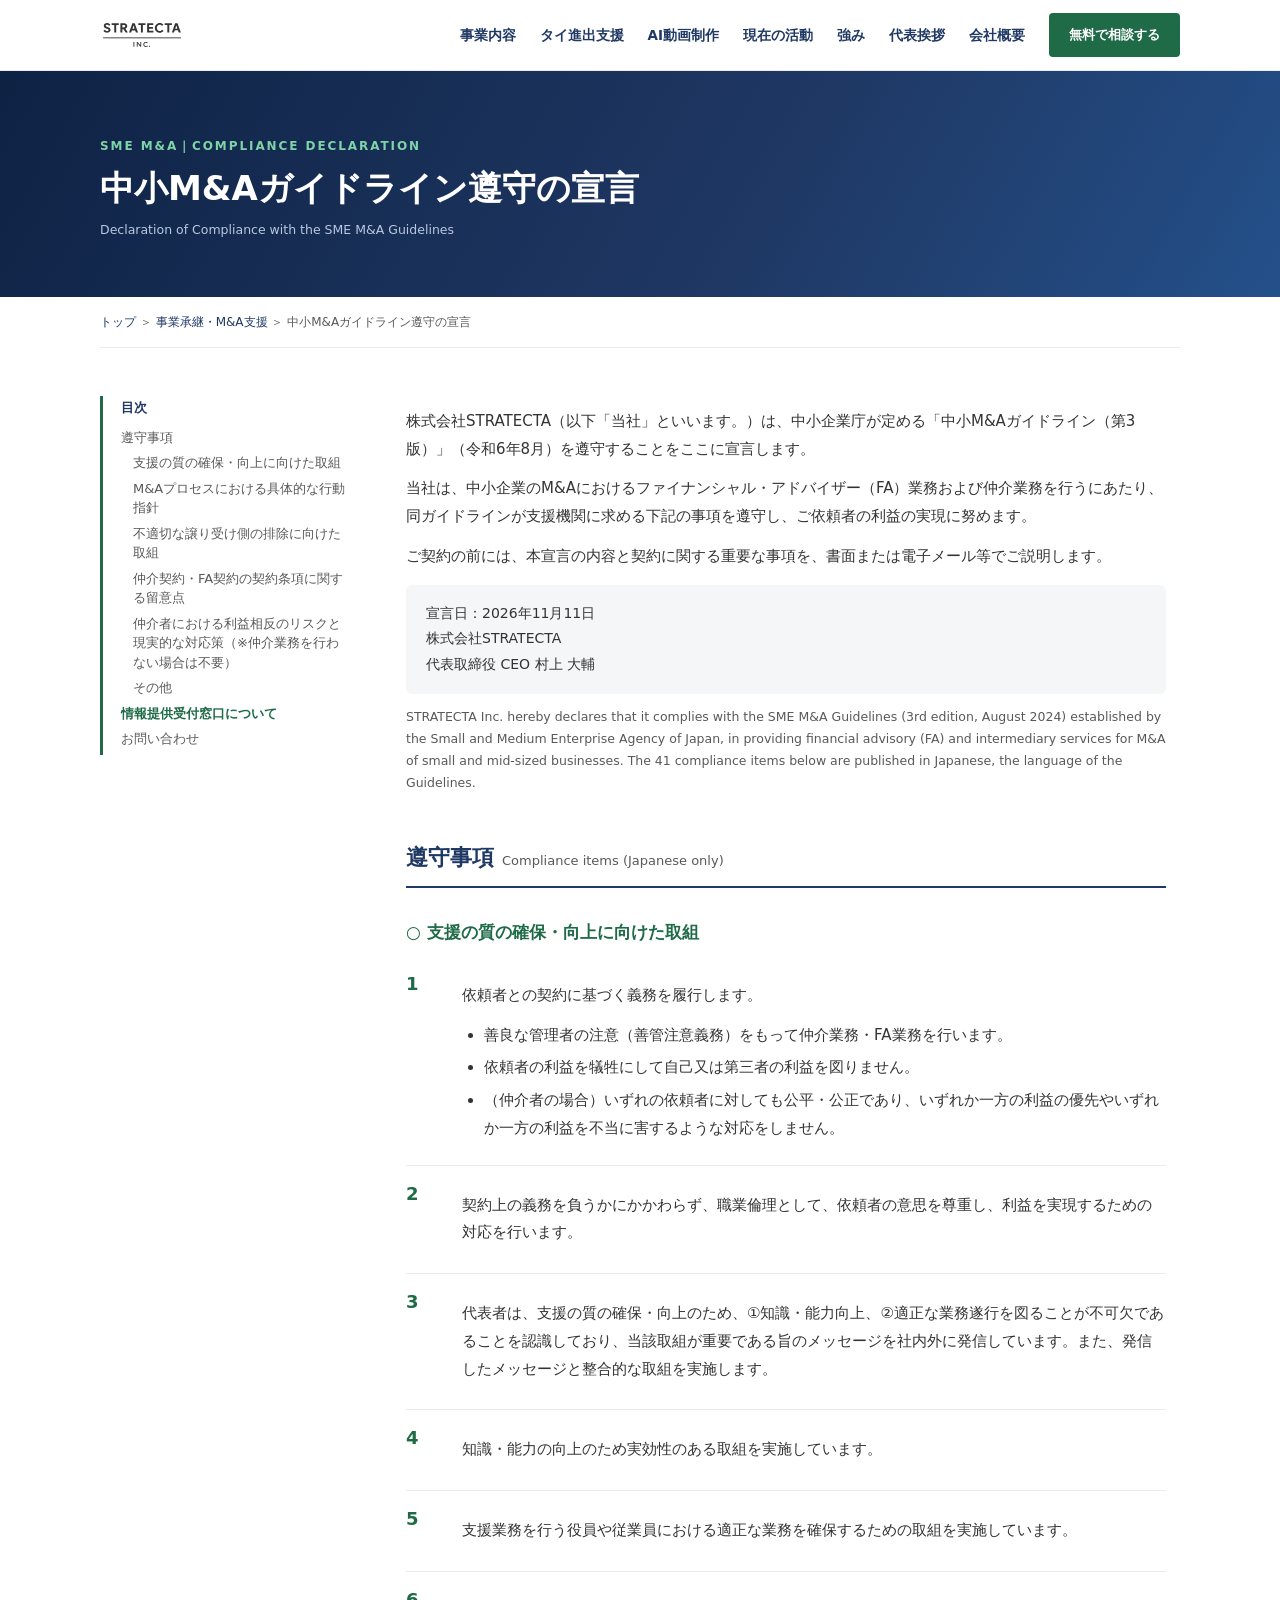
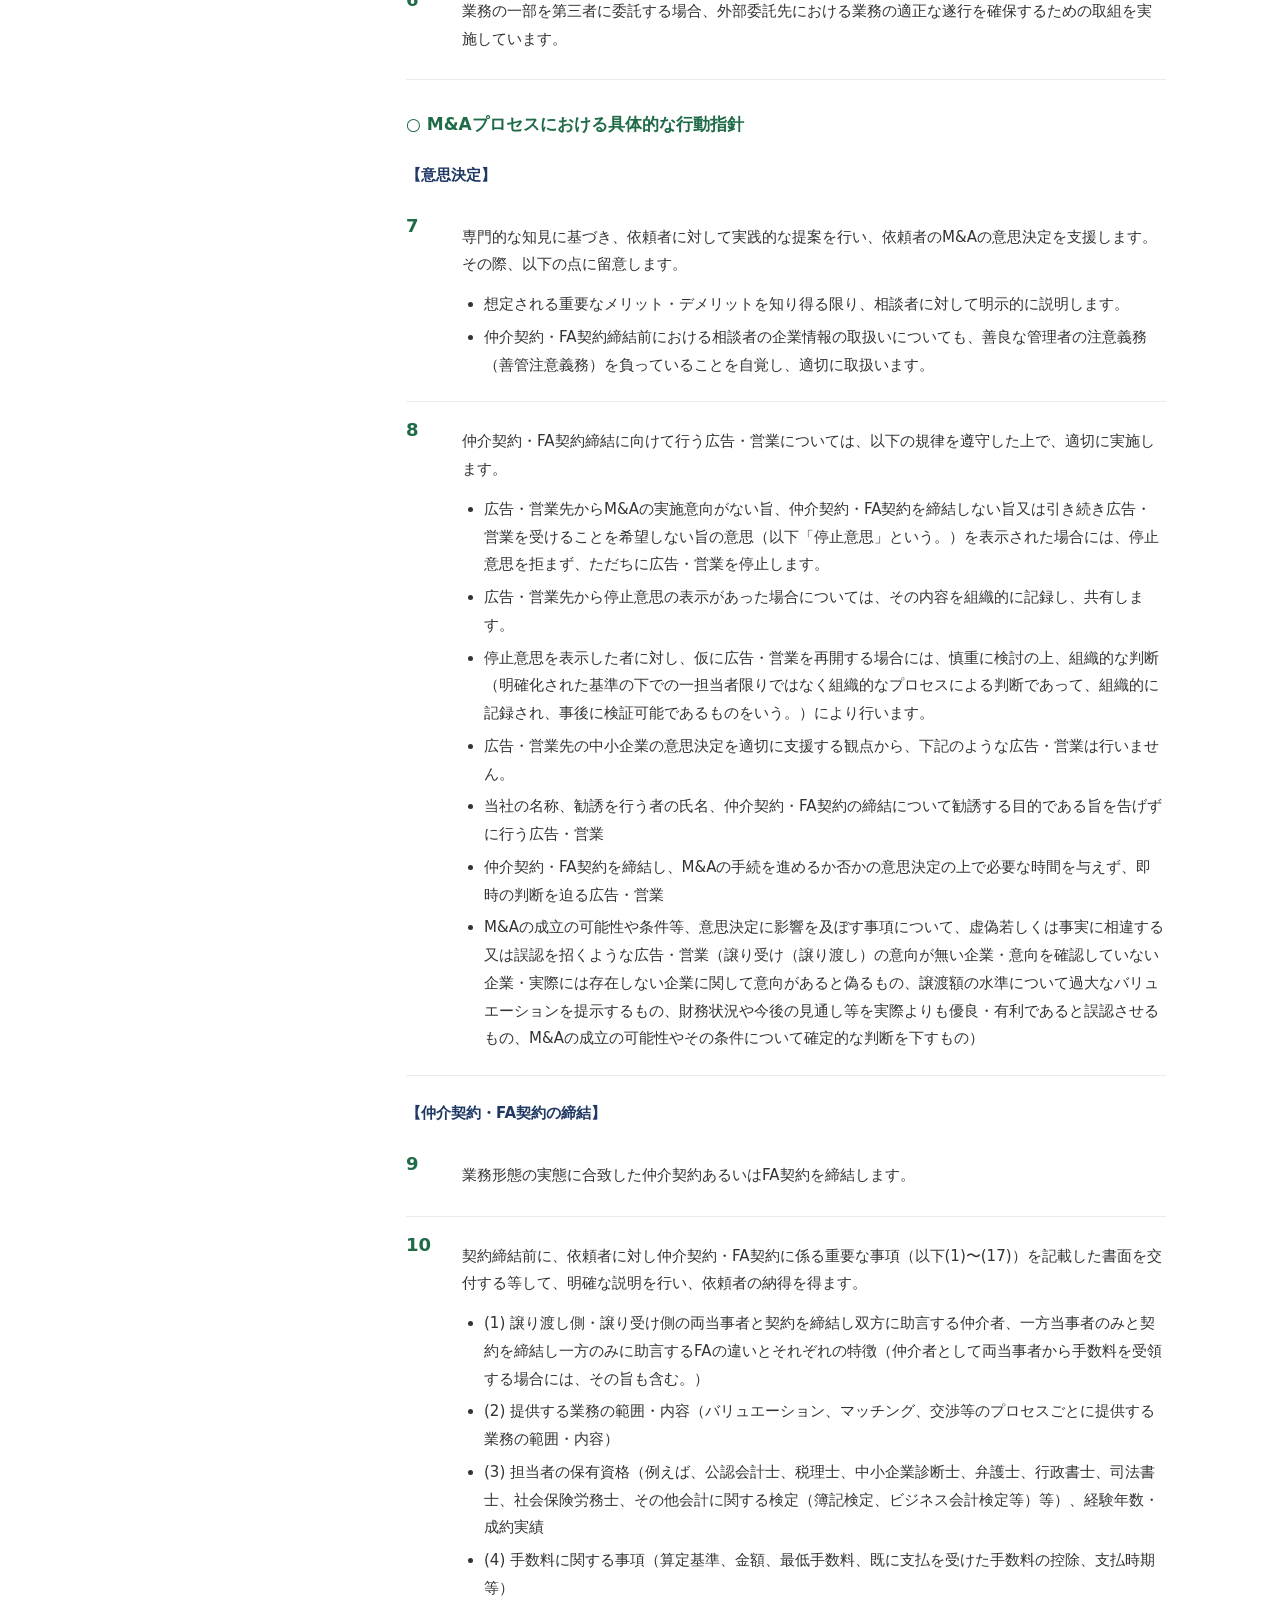
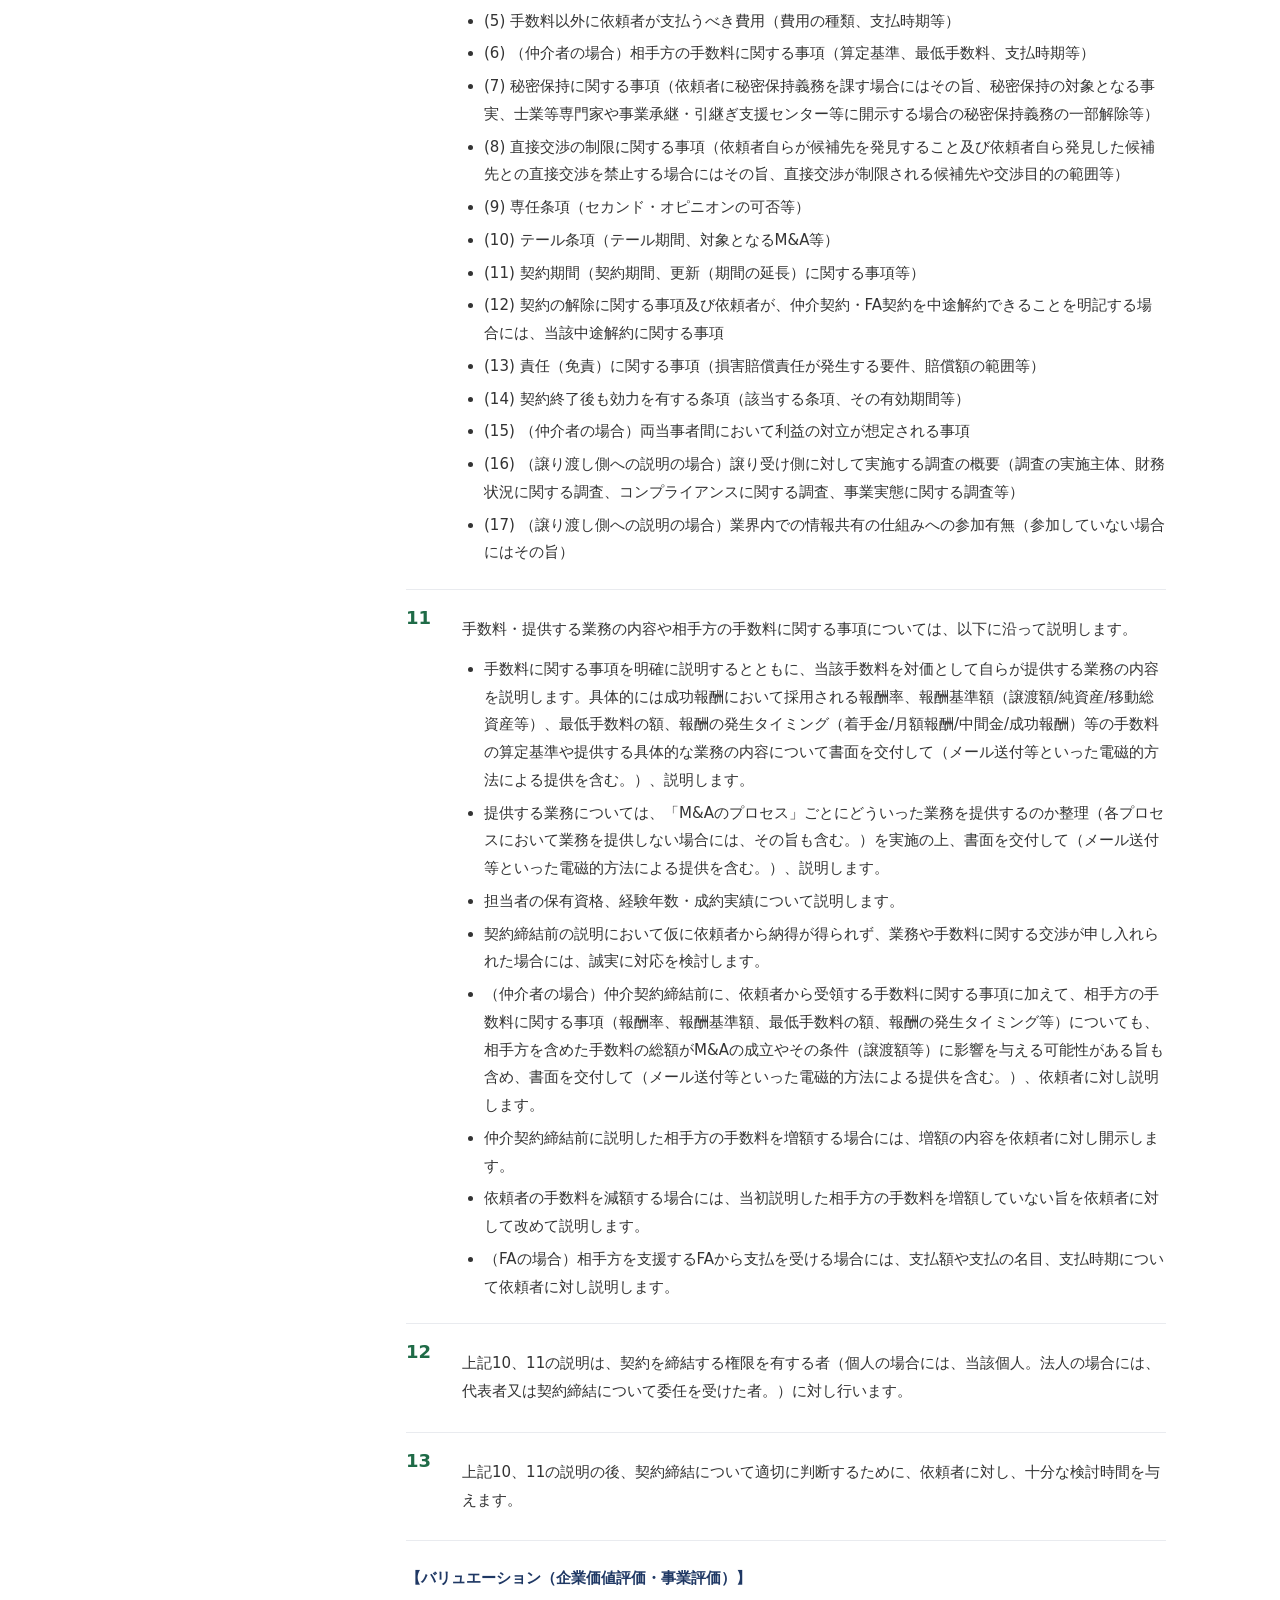
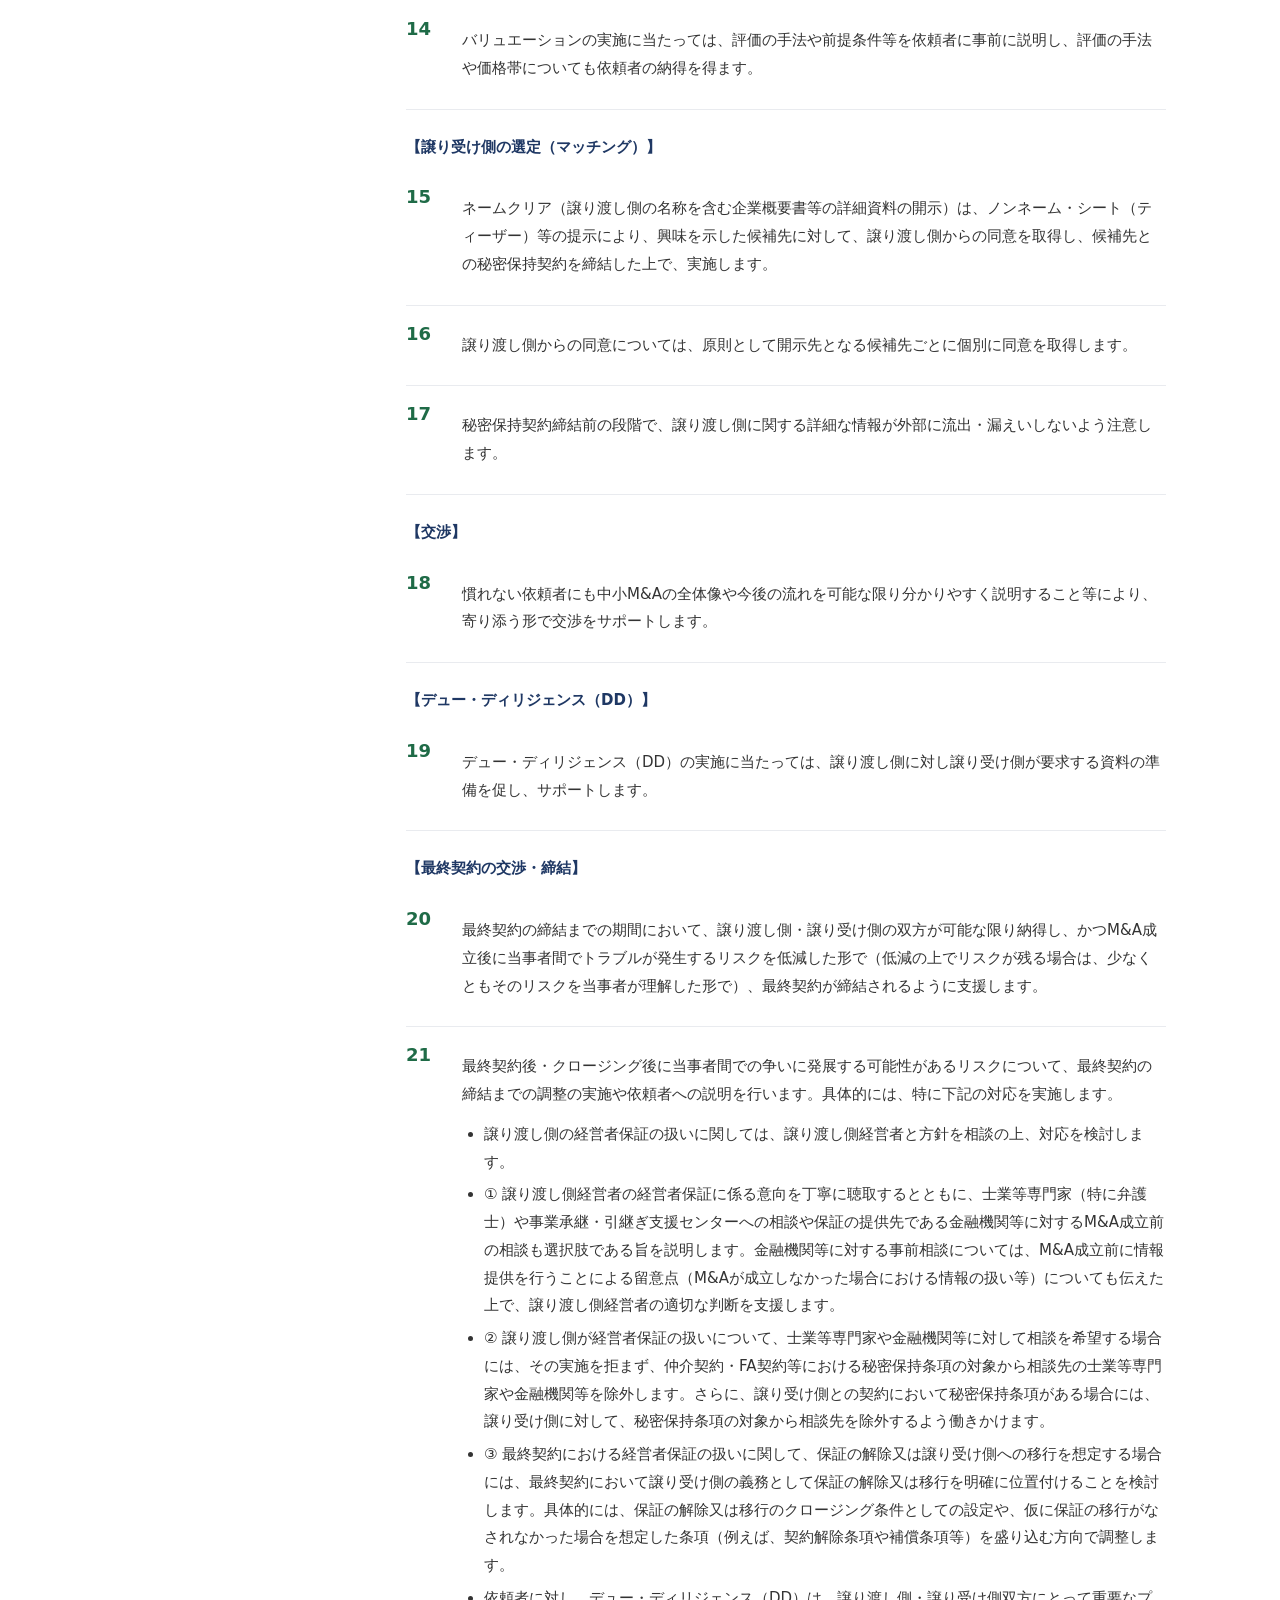
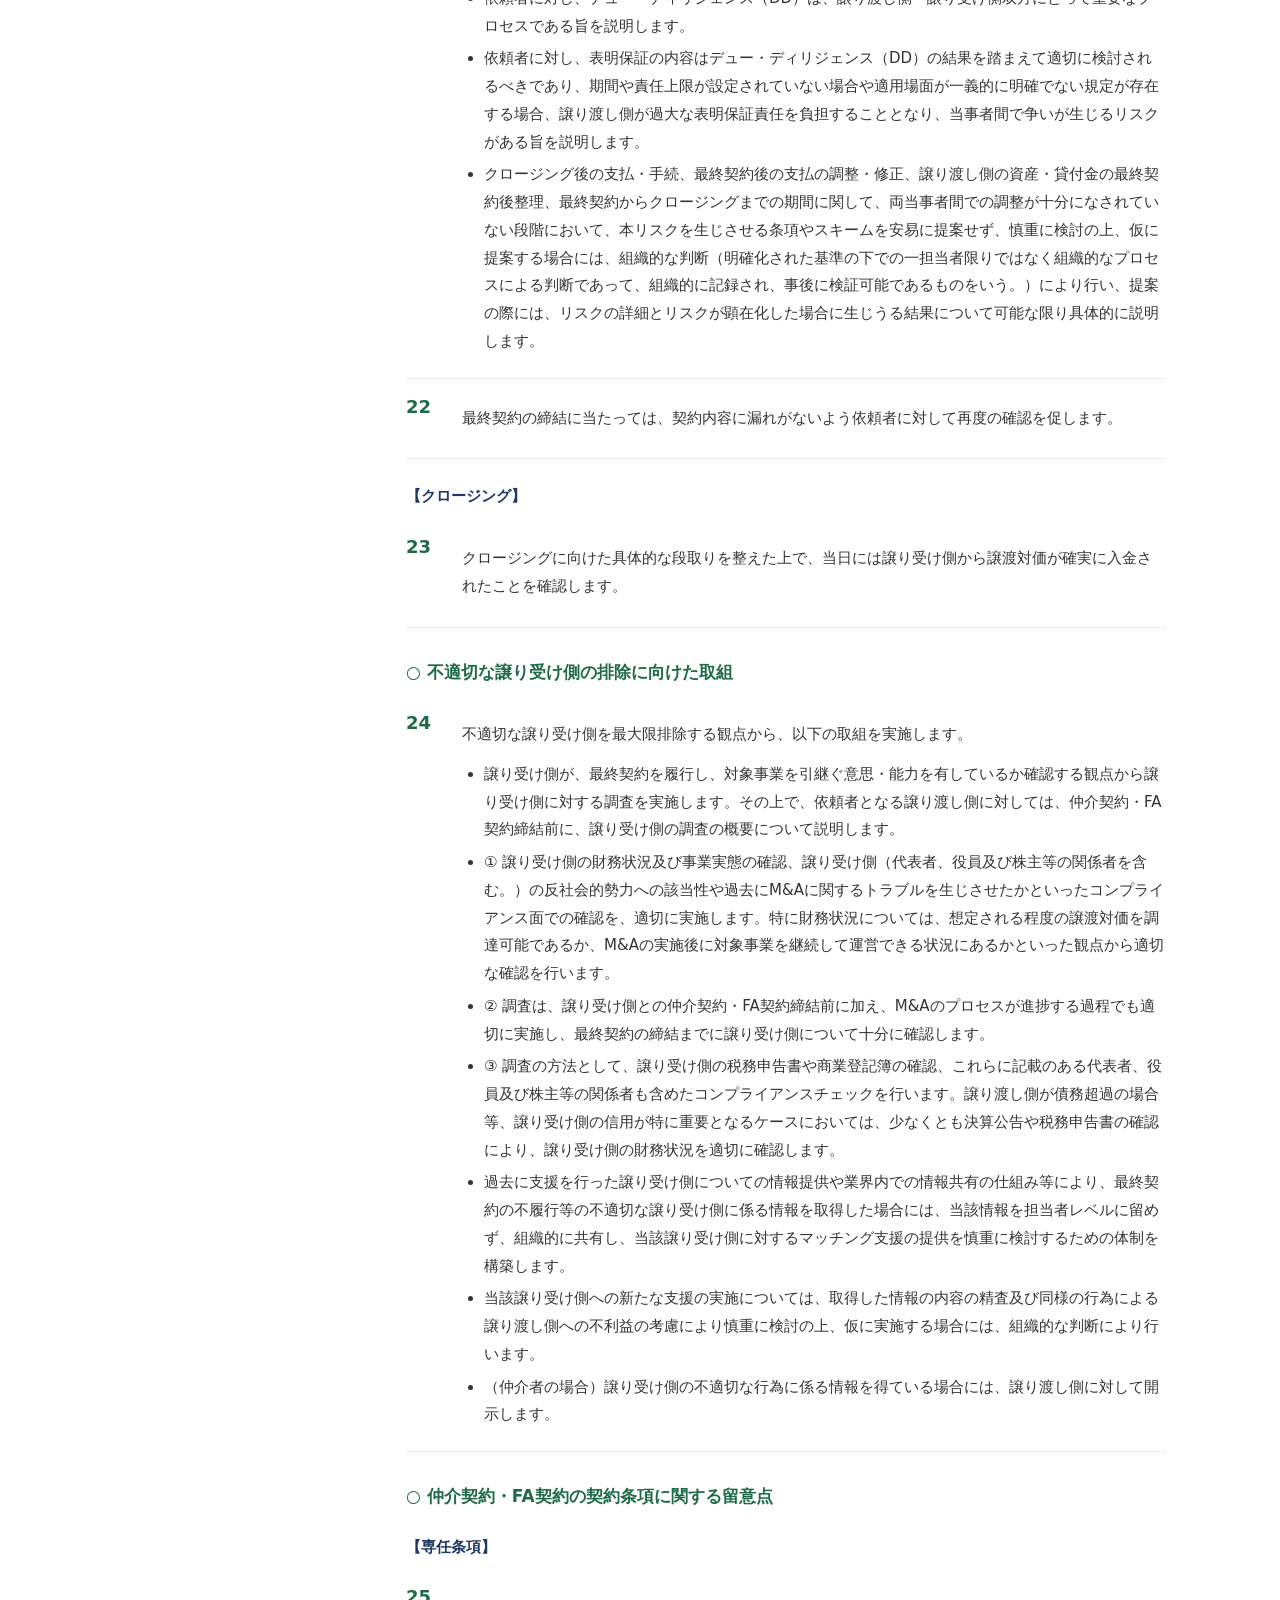
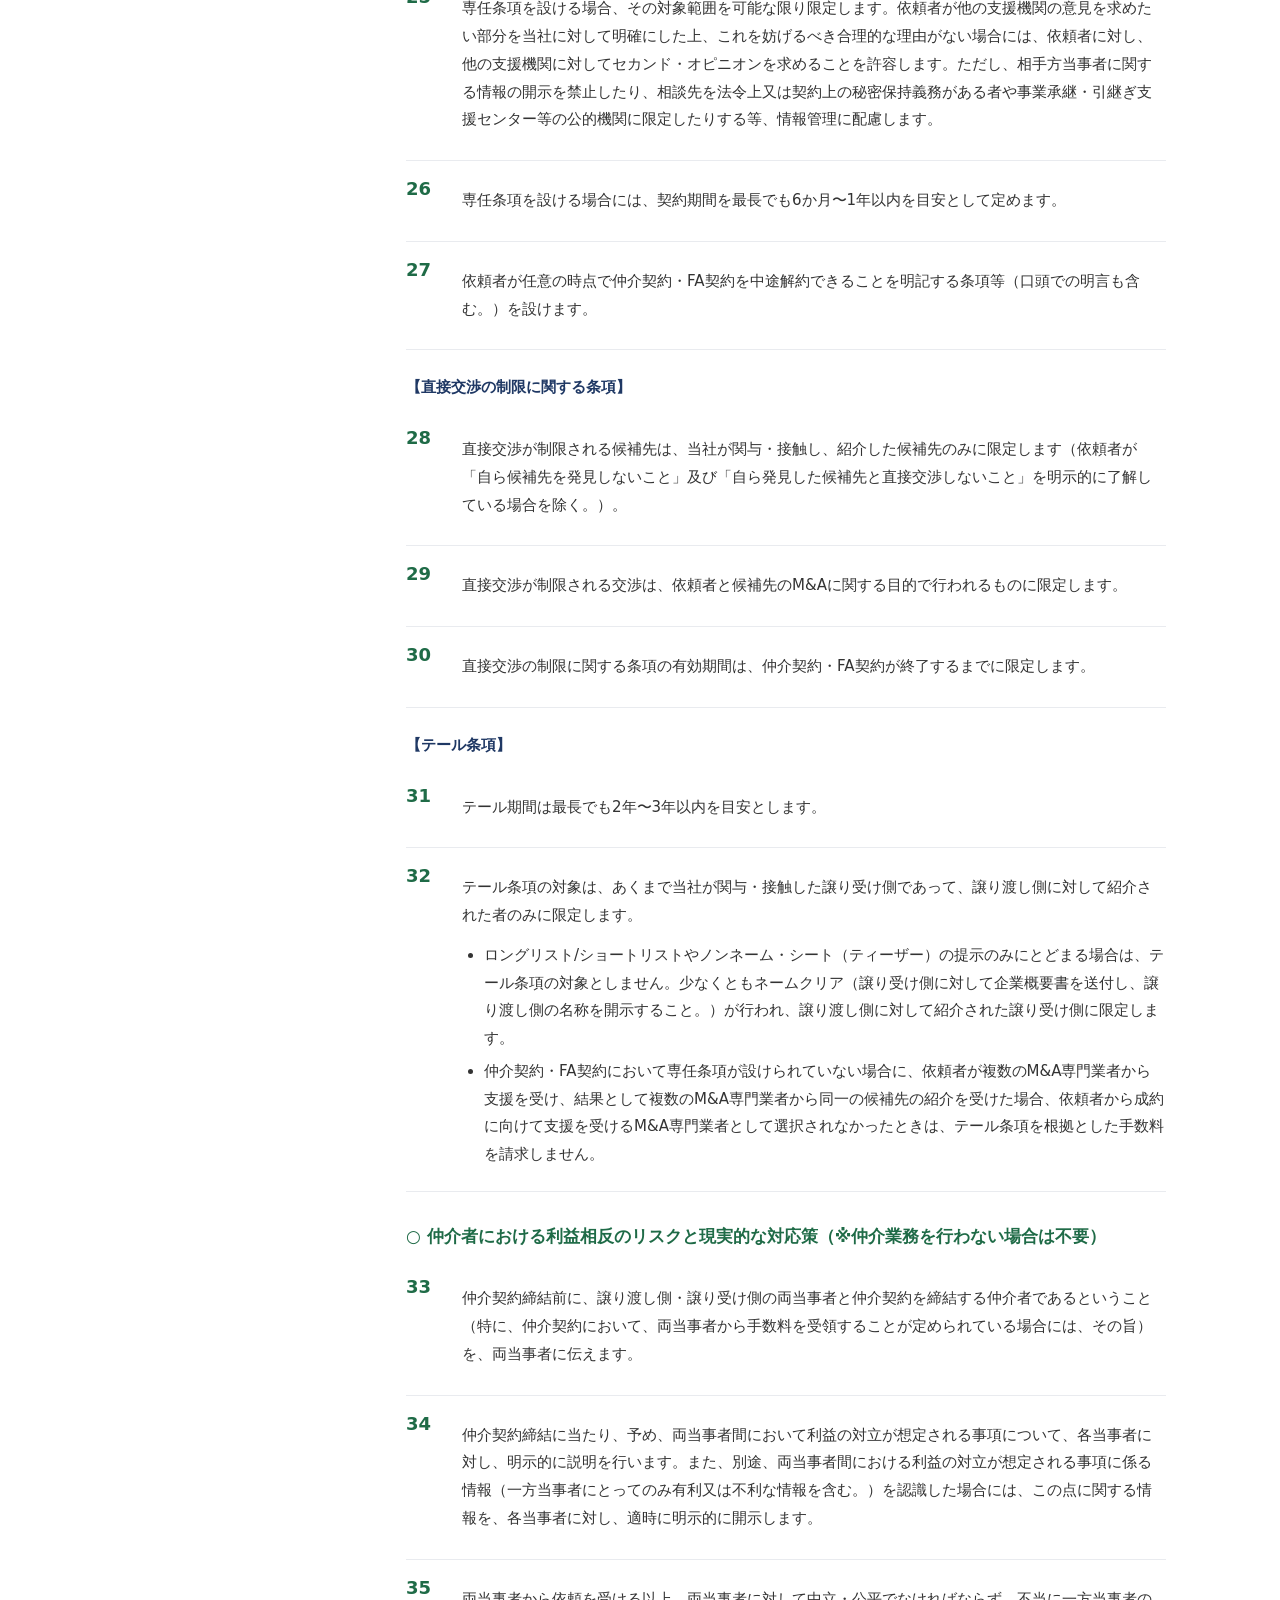
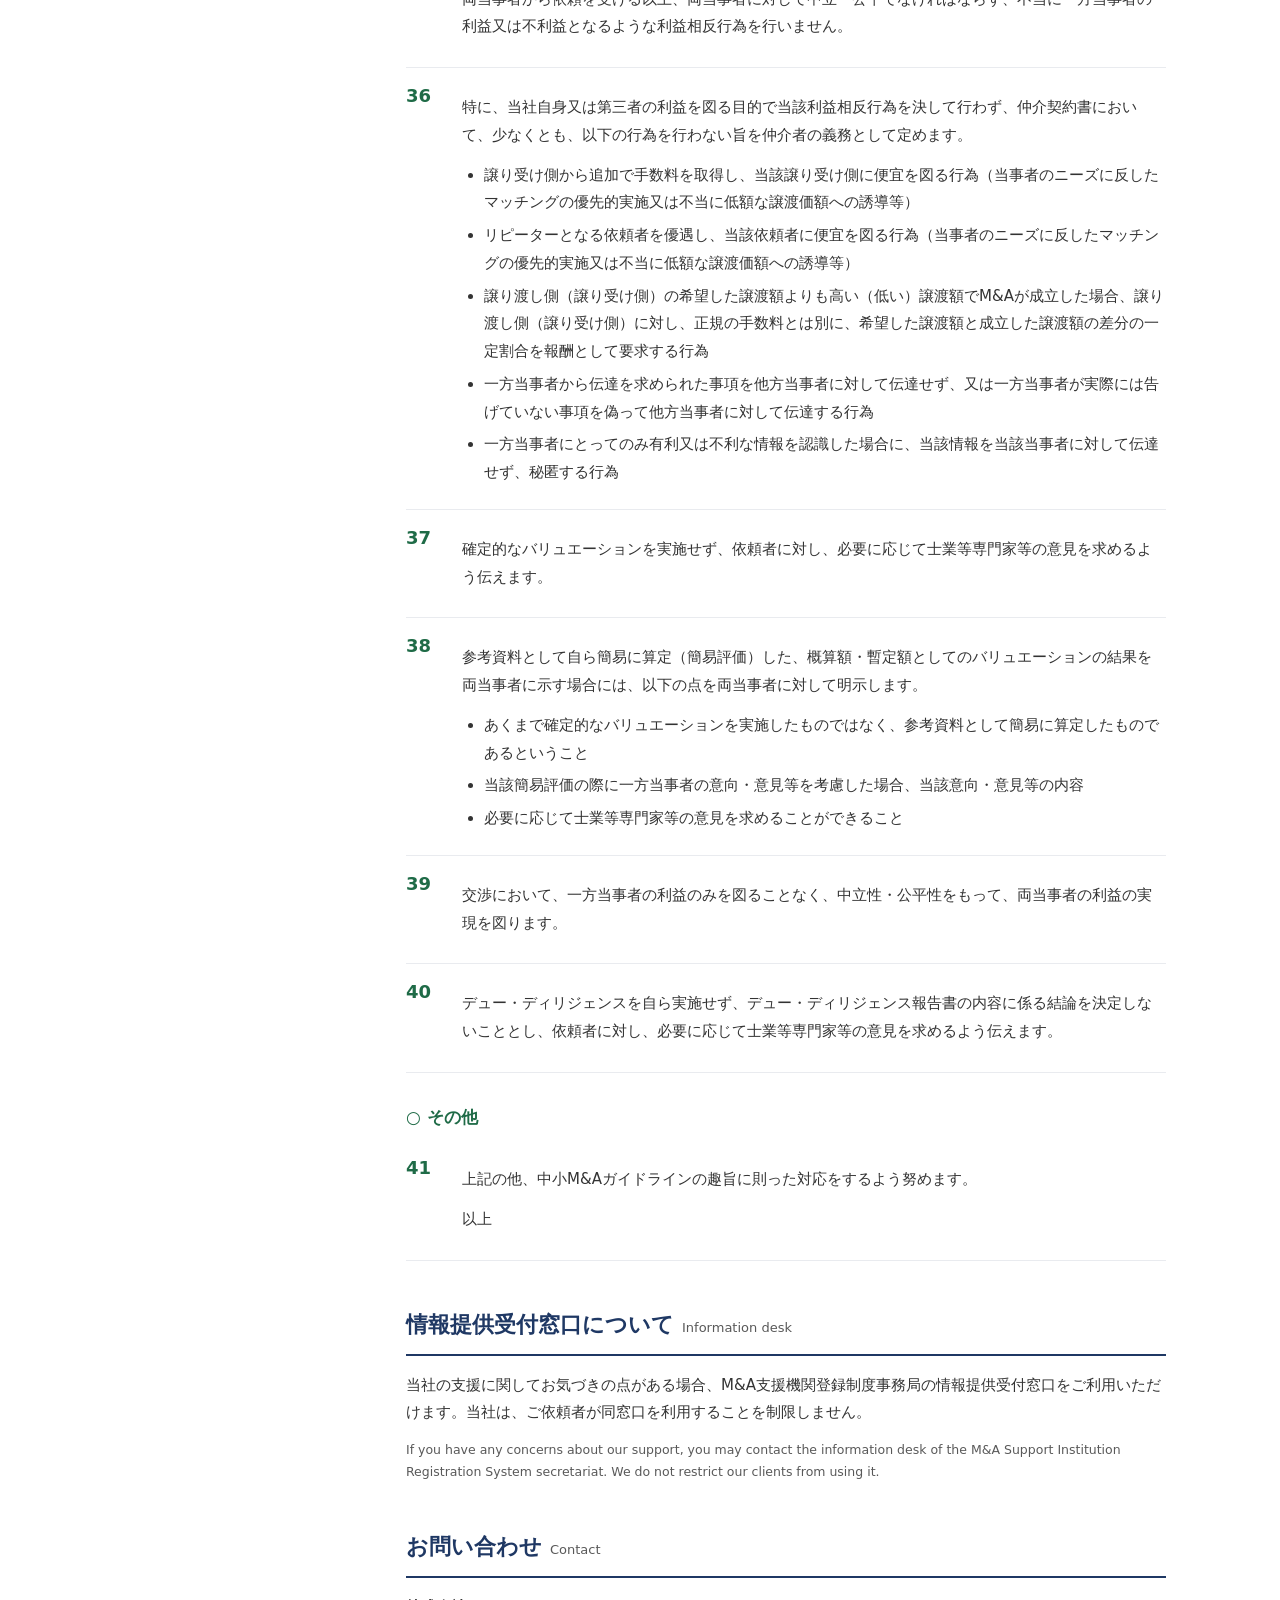
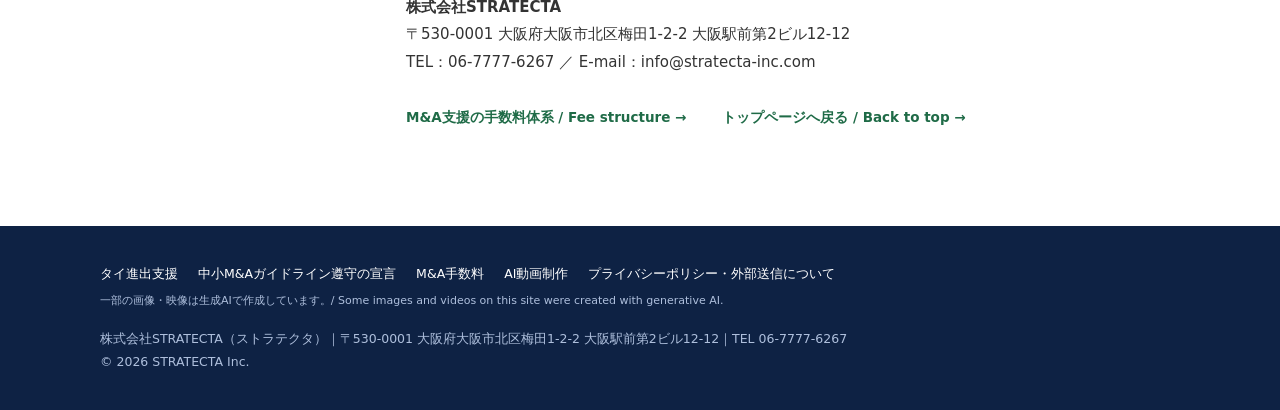
==== commit 8e609d66: "タイ進出支援ページを追加し、社名検索向けの表記を見直し Co-Authored-By: Claude Opus 5.5 <noreply@anthropic.com>" ====
--- a/ma-declaration.html
+++ b/ma-declaration.html
@@ -6,7 +6,7 @@
 <meta http-equiv="Content-Security-Policy" content="default-src 'self'; script-src 'self' https://www.googletagmanager.com; connect-src 'self' https://*.google-analytics.com https://*.analytics.google.com https://www.googletagmanager.com; img-src 'self' data: https://*.google-analytics.com https://www.googletagmanager.com; style-src 'self' 'unsafe-inline' https://fonts.googleapis.com; font-src https://fonts.gstatic.com; media-src 'self'; object-src 'none'; base-uri 'self'; form-action 'none'; frame-src 'none'">
 <meta name="referrer" content="strict-origin-when-cross-origin">
 <!-- Google Analytics 4: 測定ID（G-から始まる）を content に入れると計測が始まる。空のままなら何も送信しない -->
-<meta name="ga-id" content="">
+<meta name="ga-id" content="G-WD78PF4XY0">
 
 <title>中小M&amp;Aガイドライン遵守の宣言｜株式会社STRATECTA</title>
 <meta name="description" content="株式会社STRATECTAは、中小企業庁が定める「中小M&amp;Aガイドライン（第3版）」（令和6年8月）を遵守することを宣言します。遵守事項と、情報提供受付窓口についてのご案内を掲載しています。">
@@ -22,14 +22,15 @@
 <link rel="apple-touch-icon" href="assets/stratecta-symbol-180.png">
 <link rel="preconnect" href="https://fonts.googleapis.com"><link rel="preconnect" href="https://fonts.gstatic.com" crossorigin>
 <link href="https://fonts.googleapis.com/css2?family=Noto+Sans+JP:wght@400;700;900&display=swap" rel="stylesheet">
-<link rel="stylesheet" href="assets/site.css?v=20261118l">
+<link rel="stylesheet" href="assets/site.css?v=20261118m">
 </head>
 <body>
 
 <header class="hd"><div class="wrap">
-  <a class="logo" href="index.html"><img src="assets/logo.svg" alt="STRATECTA INC."></a>
+  <a class="logo" href="index.html"><img src="assets/logo.svg" alt="株式会社STRATECTA（STRATECTA Inc.）"></a>
   <nav class="nav" aria-label="メインメニュー">
     <a href="index.html#services">事業内容</a>
+    <a href="thailand.html">タイ進出支援</a>
     <a href="video.html">AI動画制作</a>
     <a href="index.html#projects">現在の活動</a>
     <a href="index.html#strength">強み</a>
@@ -283,11 +284,11 @@
 </main>
 
 <footer class="ft"><div class="wrap">
-  <div><a href="ma-declaration.html">中小M&amp;Aガイドライン遵守の宣言</a><a href="ma-fees.html">M&amp;A手数料</a><a href="video.html">AI動画制作</a><a href="privacy.html">プライバシーポリシー・外部送信について</a>
+  <div><a href="thailand.html">タイ進出支援</a><a href="ma-declaration.html">中小M&amp;Aガイドライン遵守の宣言</a><a href="ma-fees.html">M&amp;A手数料</a><a href="video.html">AI動画制作</a><a href="privacy.html">プライバシーポリシー・外部送信について</a>
     <div class="gen">一部の画像・映像は生成AIで作成しています。/ Some images and videos on this site were created with generative AI.</div></div>
-  <div>株式会社STRATECTA｜〒530-0001 大阪府大阪市北区梅田1-2-2 大阪駅前第2ビル12-12｜TEL 06-7777-6267<br>© 2026 STRATECTA Inc.</div>
+  <div>株式会社STRATECTA（ストラテクタ）｜〒530-0001 大阪府大阪市北区梅田1-2-2 大阪駅前第2ビル12-12｜TEL 06-7777-6267<br>© 2026 STRATECTA Inc.</div>
 </div></footer>
 
-<script src="assets/site.js?v=20261118l"></script>
+<script src="assets/site.js?v=20261118m"></script>
 </body>
 </html>
